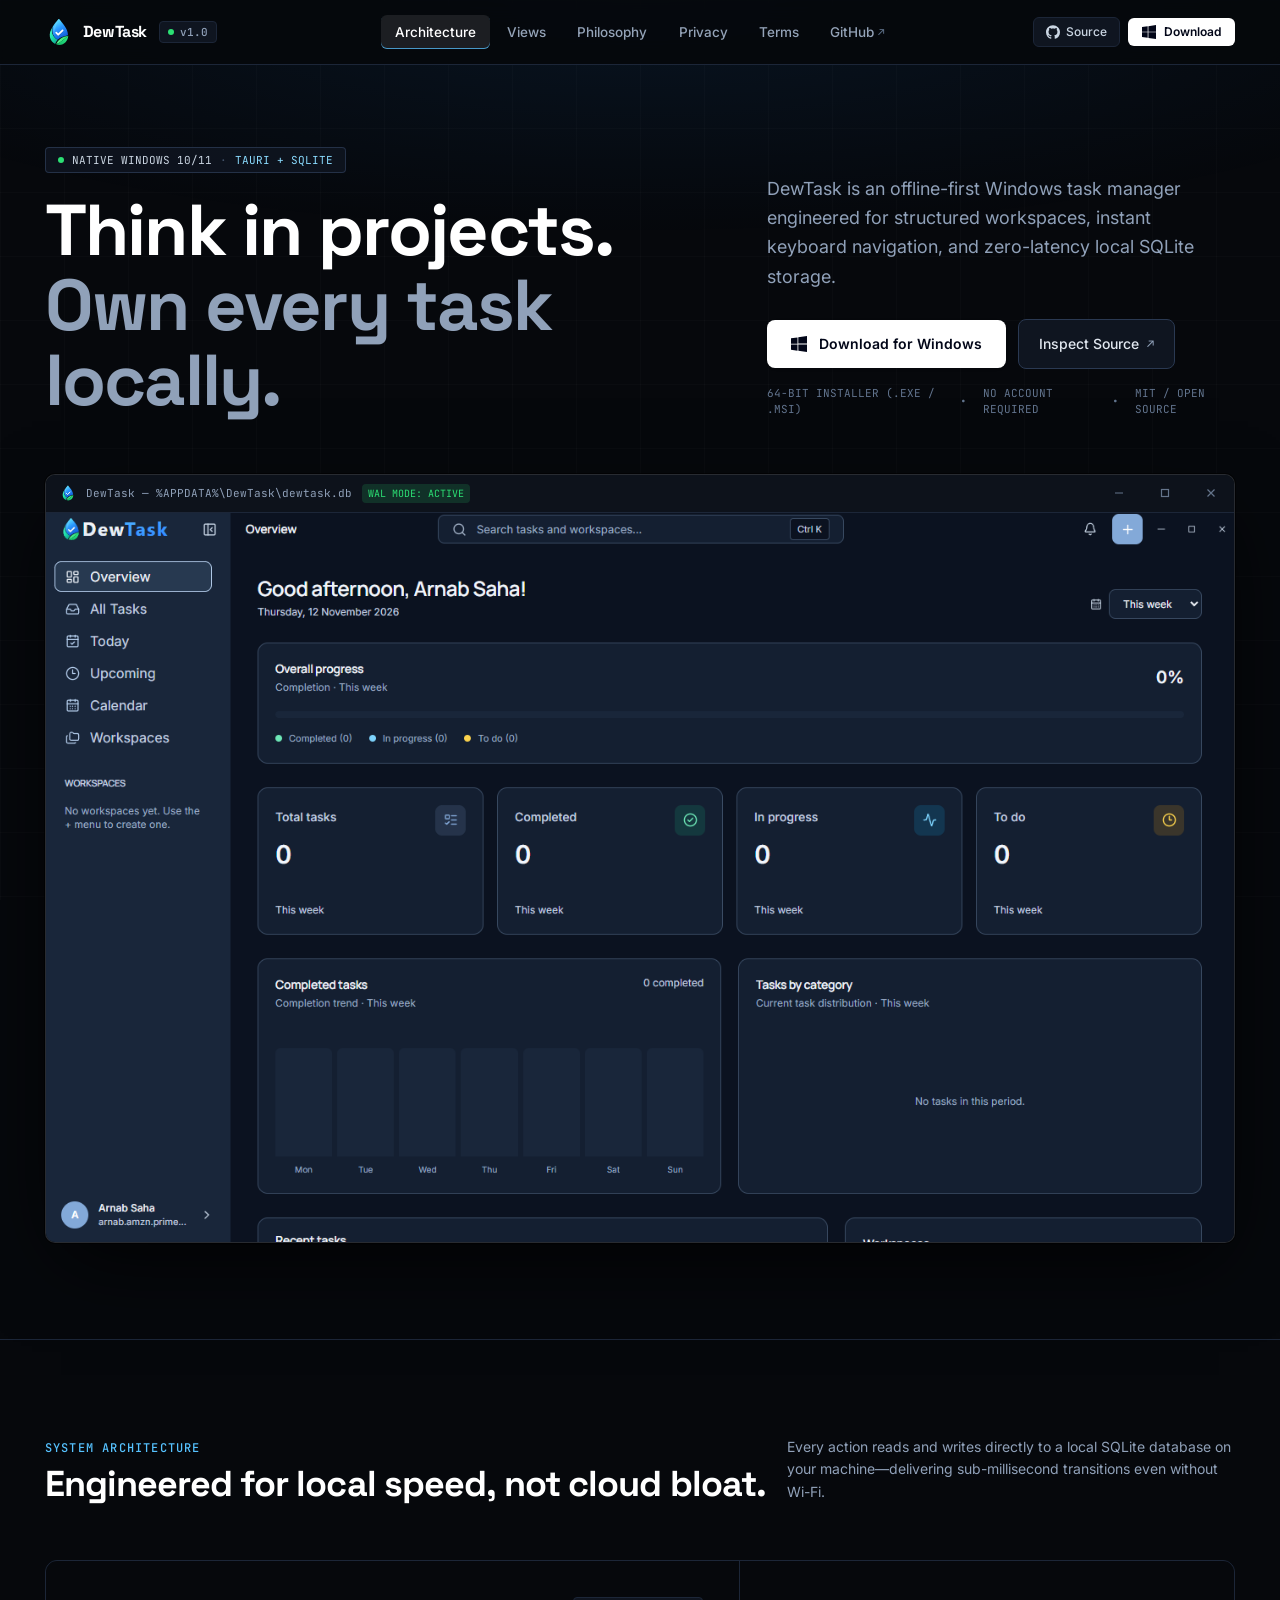
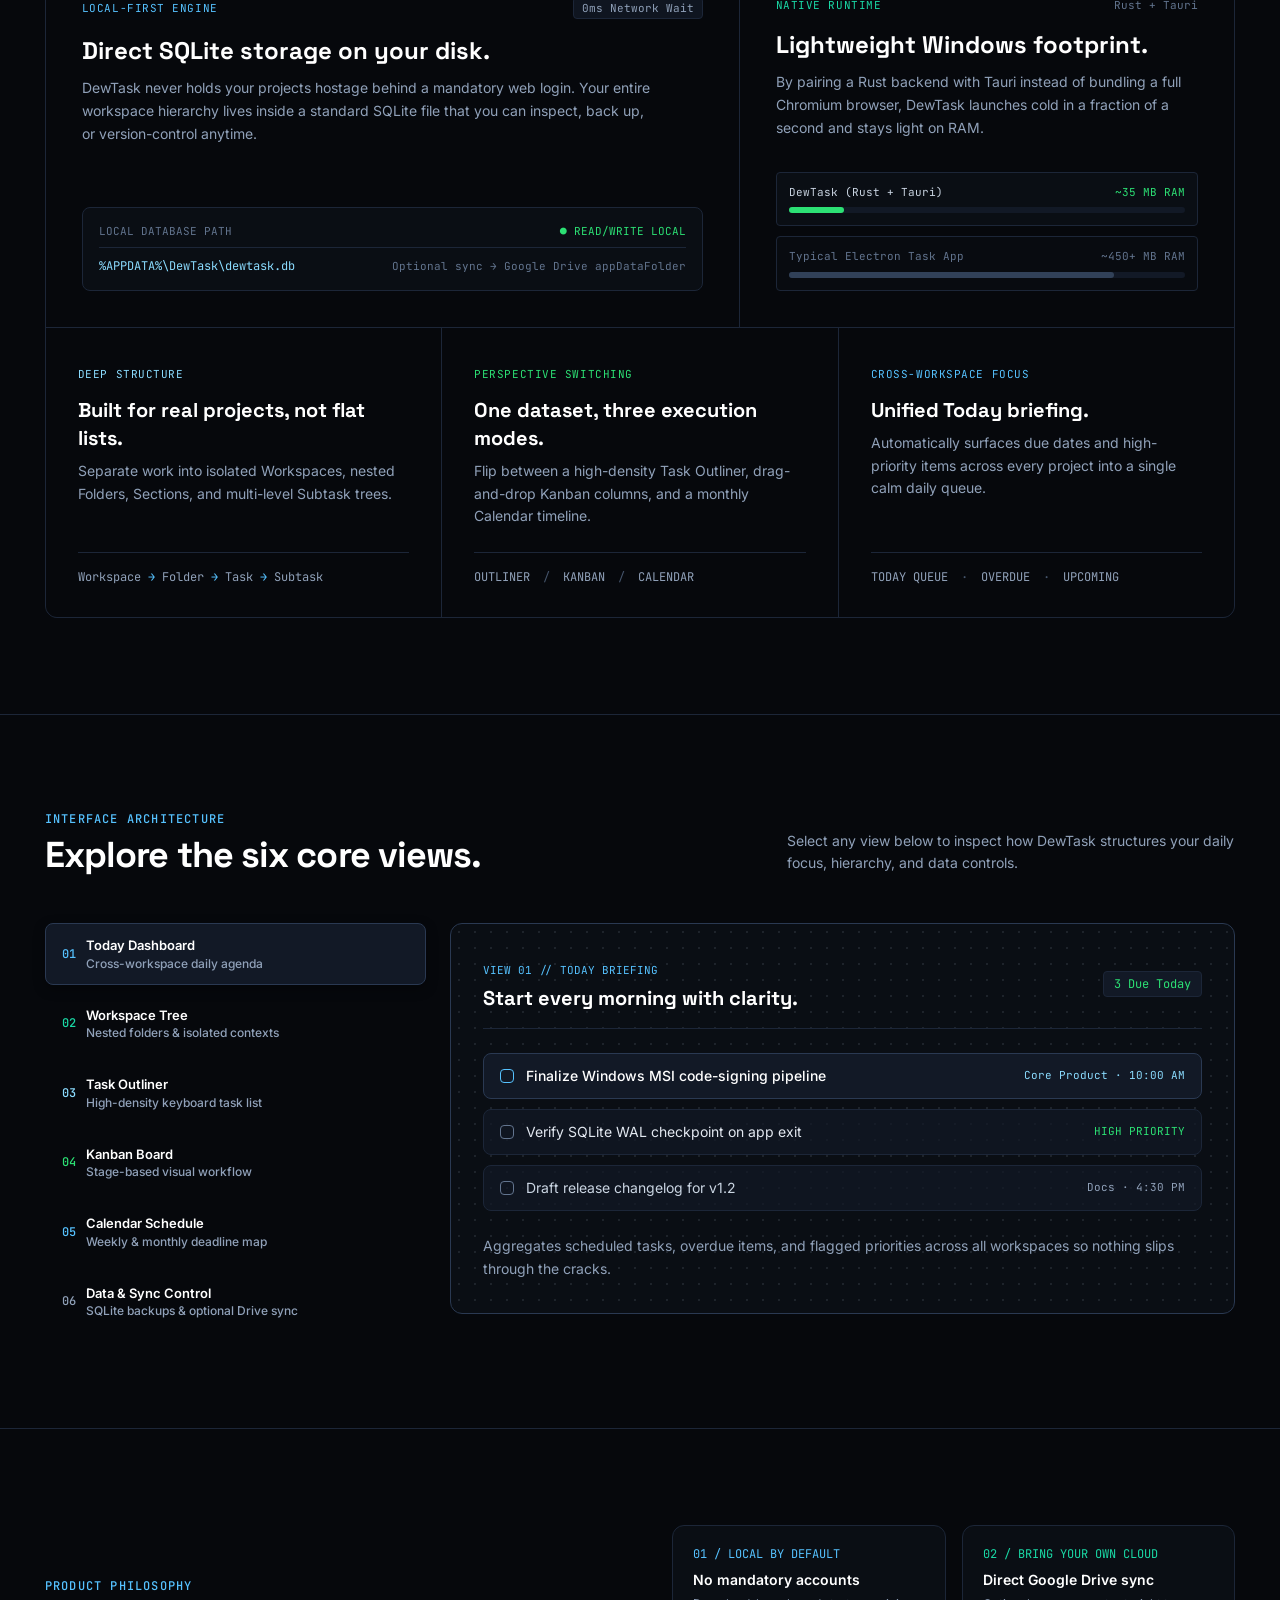
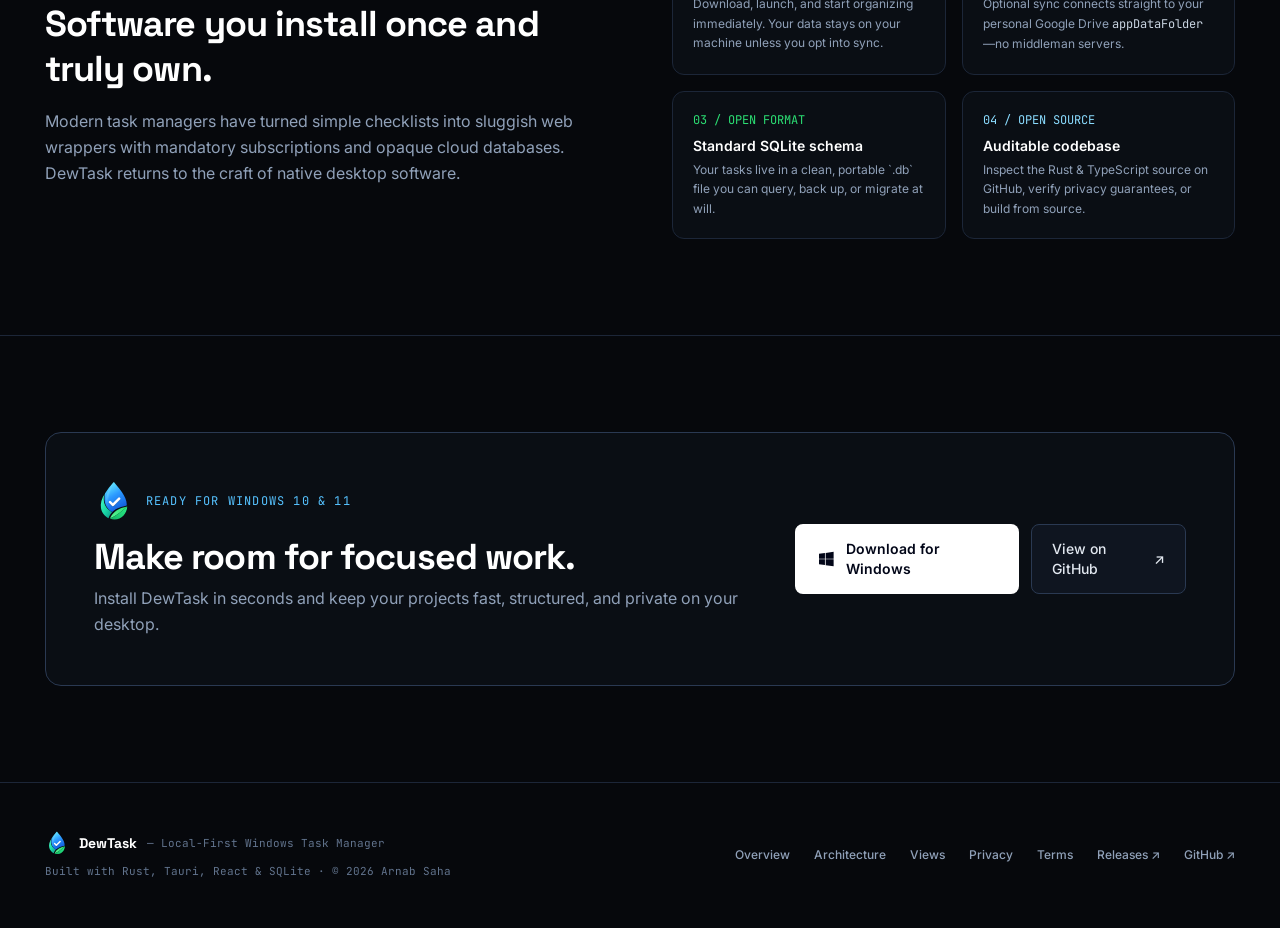
==== dewtask/index.html @ 4417bded "++dewtask" ====
<!DOCTYPE html>
<html lang="en" class="scroll-smooth dark">
<head>
  <meta charset="UTF-8">
  <meta name="viewport" content="width=device-width, initial-scale=1.0">
  <meta name="theme-color" content="#06080c">
  <meta name="description" content="DewTask is a fast, offline-first Windows task manager built with Rust, Tauri, and local SQLite for managing complex projects without cloud lock-in.">
  <title>DewTask — Local-First Windows Task Manager</title>

  <link rel="preconnect" href="https://fonts.googleapis.com">
  <link rel="preconnect" href="https://fonts.gstatic.com" crossorigin>
  <link href="https://fonts.googleapis.com/css2?family=Inter:wght@400;500;600;700&family=JetBrains+Mono:wght@400;500;600&family=Space+Grotesk:wght@600;700&display=swap" rel="stylesheet">
  <link rel="icon" href="assets/dewtask-icon-dark.svg">
  <link rel="stylesheet" href="./assets/tailwind.css">
  <link rel="stylesheet" href="./styles.css">
</head>

<body data-page="home" class="min-h-screen bg-surface-base font-sans text-slate-300 antialiased">
  <div aria-hidden="true" class="pointer-events-none fixed inset-0 z-0 hairline-grid"></div>
  <div aria-hidden="true" class="pointer-events-none fixed inset-x-0 top-0 z-0 h-[560px] hero-vignette"></div>

  <div data-site-header></div>

  <main class="page-main relative z-10">
    <!-- FULL-WIDTH ARCHITECTURAL HERO -->
    <section class="w-full border-b section-rule">
      <div class="site-container pb-14 pt-10 sm:pt-16 lg:pb-24 lg:pt-20">
        <!-- Top Asymmetric Split: Headline Left, Action + Specs Right -->
        <div class="grid items-end gap-8 lg:grid-cols-12 lg:gap-12">
          <div class="lg:col-span-7">
            <div class="mb-5 inline-flex items-center gap-2 rounded border border-surface-borderBright/80 bg-surface-elevated/90 px-3 py-1 font-mono text-[11px] text-slate-300">
              <span class="h-1.5 w-1.5 rounded-full bg-brand-emerald"></span>
              <span>NATIVE WINDOWS 10/11</span>
              <span class="text-slate-600">·</span>
              <span class="text-brand-300">TAURI + SQLITE</span>
            </div>

            <h1 class="font-display text-4xl font-bold leading-[1.04] tracking-tight text-white sm:text-6xl xl:text-[4.5rem]">
              Think in projects.<br>
              <span class="text-slate-400">Own every task locally.</span>
            </h1>
          </div>

          <div class="flex flex-col items-start justify-end lg:col-span-5">
            <p class="text-base leading-relaxed text-slate-400 sm:text-lg">
              DewTask is an offline-first Windows task manager engineered for structured workspaces, instant keyboard navigation, and zero-latency local SQLite storage.
            </p>

            <!-- Primary CTA Bar (Responsive for Desktop & Phones) -->
            <div class="mt-7 flex w-full flex-col gap-3 sm:flex-row sm:items-center">
              <a href="https://github.com/arnabsaha7/dewtask/releases/latest" data-download-link class="focus-ring inline-flex items-center justify-center gap-3 rounded-lg bg-white px-6 py-3.5 text-sm font-semibold text-slate-950 shadow-sm transition hover:bg-brand-300">
                <svg aria-hidden="true" class="h-4 w-4 fill-current" viewBox="0 0 24 24"><path d="M0 3.449 9.75 2.1v9.451H0m10.949-9.602L24 0v11.4H10.949M0 12.6h9.75v9.451L0 20.699M10.949 12.6H24V24l-12.949-1.801"/></svg>
                <span data-download-label>Download for Windows</span>
              </a>

              <a href="https://github.com/arnabsaha7/dewtask" target="_blank" rel="noopener noreferrer" class="focus-ring inline-flex items-center justify-center gap-2 rounded-lg border border-surface-borderBright bg-surface-elevated px-5 py-3.5 text-sm font-medium text-slate-200 transition hover:bg-surface-highlight hover:text-white">
                <span>Inspect Source</span>
                <span aria-hidden="true" class="font-mono text-xs text-slate-400">↗</span>
              </a>
            </div>

            <!-- Phone-specific helper: lets mobile visitors save link for their PC -->
            <div class="mt-3 flex items-center justify-between w-full sm:hidden">
              <button type="button" data-share-desktop class="font-mono text-[11px] text-brand-400 underline underline-offset-4">
                On your phone? Share or copy link for your PC →
              </button>
            </div>

            <div class="mt-4 hidden items-center gap-4 font-mono text-[11px] text-slate-500 sm:flex">
              <span>64-BIT INSTALLER (.EXE / .MSI)</span>
              <span>•</span>
              <span>NO ACCOUNT REQUIRED</span>
              <span>•</span>
              <span>MIT / OPEN SOURCE</span>
            </div>
          </div>
        </div>

        <!-- Framed Windows 11 Desktop Application Window -->
        <div class="mt-10 sm:mt-14">
          <div class="win11-window">
            <!-- Authentic Windows 11 Titlebar -->
            <div class="win11-titlebar">
              <div class="flex items-center gap-2.5">
                <img src="assets/dewtask-icon-dark.svg" alt="" class="h-4 w-4 rounded-sm">
                <span class="font-mono text-[11px] text-slate-400">DewTask — %APPDATA%\DewTask\dewtask.db</span>
                <span class="hidden rounded bg-brand-emerald/15 px-1.5 py-0.5 font-mono text-[10px] text-brand-emerald sm:inline-block">WAL MODE: ACTIVE</span>
              </div>
              <div class="win11-controls" aria-hidden="true">
                <span class="win11-control-btn">
                  <svg class="h-3 w-3" fill="none" stroke="currentColor" viewBox="0 0 12 12"><path stroke-width="1.2" d="M2 6h8"/></svg>
                </span>
                <span class="win11-control-btn">
                  <svg class="h-2.5 w-2.5" fill="none" stroke="currentColor" viewBox="0 0 10 10"><rect x="1.5" y="1.5" width="7" height="7" stroke-width="1.2"/></svg>
                </span>
                <span class="win11-control-btn win11-control-close">
                  <svg class="h-3 w-3" fill="none" stroke="currentColor" viewBox="0 0 12 12"><path stroke-width="1.2" d="M2.5 2.5l7 7m0-7l-7 7"/></svg>
                </span>
              </div>
            </div>

            <!-- Screenshot + Built-in Interactive Fallback -->
            <div class="relative bg-surface-base">
              <img
                src="assets/dewtask-dashboard.png"
                alt="DewTask Windows application interface showing workspaces, project folders, and task board"
                class="block h-auto w-full object-cover"
                onerror="this.style.display='none'; document.getElementById('app-ui-fallback').classList.remove('hidden'); document.getElementById('app-ui-fallback').classList.add('grid');"
              >

              <!-- Interactive Fallback UI if local image isn't present -->
              <div id="app-ui-fallback" class="hidden grid-cols-1 md:grid-cols-[250px_1fr] min-h-[420px]">
                <aside class="border-b border-surface-border bg-surface-deep p-4 md:border-b-0 md:border-r">
                  <div class="mb-3 flex items-center justify-between">
                    <span class="font-mono text-[11px] font-semibold tracking-wider text-slate-500">WORKSPACES</span>
                    <span class="rounded border border-surface-border bg-surface-card px-1.5 py-0.5 font-mono text-[10px] text-slate-300">Ctrl+N</span>
                  </div>
                  <div class="space-y-1 text-xs">
                    <div class="flex items-center justify-between rounded-md border border-brand-500/30 bg-brand-500/10 px-3 py-2 font-medium text-white">
                      <span>▾ Core Product</span>
                      <span class="font-mono text-[11px] text-brand-300">6</span>
                    </div>
                    <div class="ml-3 space-y-1 border-l border-surface-border pl-2.5 text-slate-400">
                      <div class="rounded px-2.5 py-1.5 text-white bg-surface-card">Desktop v1.0</div>
                      <div class="rounded px-2.5 py-1.5 hover:text-slate-200">SQLite Engine</div>
                    </div>
                    <div class="flex items-center justify-between rounded-md px-3 py-2 text-slate-400">
                      <span>▸ Release Engineering</span>
                      <span class="font-mono text-[11px]">4</span>
                    </div>
                  </div>
                </aside>

                <div class="p-4 sm:p-6">
                  <div class="flex flex-wrap items-center justify-between gap-3 border-b border-surface-border pb-4">
                    <div>
                      <span class="font-mono text-[11px] text-slate-400">Core Product / Desktop v1.0</span>
                      <h2 class="mt-0.5 font-display text-lg font-bold text-white">Active Sprint Milestones</h2>
                    </div>
                    <div class="flex items-center gap-1.5 font-mono text-[11px]">
                      <span class="rounded border border-surface-borderBright bg-surface-card px-2.5 py-1 text-white">List</span>
                      <span class="rounded border border-surface-border bg-surface-deep px-2.5 py-1 text-slate-400">Kanban</span>
                      <span class="rounded border border-surface-border bg-surface-deep px-2.5 py-1 text-slate-400">Calendar</span>
                    </div>
                  </div>

                  <div class="mt-4 divide-y divide-surface-border border border-surface-border rounded-lg bg-surface-deep">
                    <div class="flex items-center justify-between px-4 py-3 text-xs sm:text-sm">
                      <div class="flex items-center gap-3">
                        <span class="flex h-4 w-4 shrink-0 items-center justify-center rounded border border-brand-emerald bg-brand-emerald/20 text-[10px] text-brand-emerald">✓</span>
                        <span class="text-slate-500 line-through">Implement local SQLite WAL indexing for instant search</span>
                      </div>
                      <span class="hidden font-mono text-[11px] text-brand-emerald sm:inline">DONE</span>
                    </div>
                    <div class="flex items-center justify-between px-4 py-3 text-xs sm:text-sm bg-surface-card/60">
                      <div class="flex items-center gap-3">
                        <span class="h-4 w-4 shrink-0 rounded border border-brand-400"></span>
                        <span class="font-medium text-white">Keyboard-first command palette &amp; quick capture</span>
                      </div>
                      <span class="hidden font-mono text-[11px] text-brand-300 sm:inline">IN PROGRESS</span>
                    </div>
                    <div class="flex items-center justify-between px-4 py-3 text-xs sm:text-sm">
                      <div class="flex items-center gap-3">
                        <span class="h-4 w-4 shrink-0 rounded border border-slate-600"></span>
                        <span class="text-slate-300">Optional Google Drive appDataFolder encrypted sync</span>
                      </div>
                      <span class="hidden font-mono text-[11px] text-slate-400 sm:inline">PLANNED</span>
                    </div>
                  </div>
                </div>
              </div>
            </div>
          </div>
        </div>
      </div>
    </section>

    <!-- FULL-WIDTH EXPOSED 1PX ARCHITECTURAL BENTO GRID -->
    <section id="features" class="w-full border-b section-rule py-16 md:py-24">
      <div class="site-container">
        <div class="mb-10 flex flex-col justify-between gap-4 lg:mb-14 lg:flex-row lg:items-end">
          <div>
            <p class="font-mono text-xs font-medium uppercase tracking-widest text-brand-400">System Architecture</p>
            <h2 class="mt-2 font-display text-3xl font-bold tracking-tight text-white sm:text-4xl">
              Engineered for local speed, not cloud bloat.
            </h2>
          </div>
          <p class="max-w-md text-sm leading-relaxed text-slate-400">
            Every action reads and writes directly to a local SQLite database on your machine—delivering sub-millisecond transitions even without Wi-Fi.
          </p>
        </div>

        <!-- 1px Hairline Grid -->
        <div class="structural-grid grid grid-cols-1 rounded-xl overflow-hidden md:grid-cols-12">
          <!-- Cell 1: Local SQLite Ownership -->
          <article class="structural-cell flex flex-col justify-between p-6 sm:p-9 md:col-span-7">
            <div>
              <div class="flex items-center justify-between gap-2">
                <span class="font-mono text-[11px] uppercase tracking-wider text-brand-400">Local-First Engine</span>
                <span class="rounded border border-surface-border bg-surface-elevated px-2 py-0.5 font-mono text-[11px] text-slate-400">0ms Network Wait</span>
              </div>
              <h3 class="mt-4 font-display text-2xl font-bold text-white">Direct SQLite storage on your disk.</h3>
              <p class="mt-2.5 max-w-xl text-sm leading-relaxed text-slate-400">
                DewTask never holds your projects hostage behind a mandatory web login. Your entire workspace hierarchy lives inside a standard SQLite file that you can inspect, back up, or version-control anytime.
              </p>
            </div>

            <div class="mt-8 rounded-lg border border-surface-border bg-surface-deep p-4 font-mono text-xs">
              <div class="flex items-center justify-between text-[11px] text-slate-500 pb-2 border-b border-surface-border">
                <span>LOCAL DATABASE PATH</span>
                <span class="text-brand-emerald">● READ/WRITE LOCAL</span>
              </div>
              <div class="mt-2.5 flex flex-wrap items-center justify-between gap-2 text-slate-300">
                <code class="text-brand-300 select-all">%APPDATA%\DewTask\dewtask.db</code>
                <span class="text-[11px] text-slate-500">Optional sync → Google Drive appDataFolder</span>
              </div>
            </div>
          </article>

          <!-- Cell 2: Native Tauri Stack -->
          <article class="structural-cell flex flex-col justify-between p-6 sm:p-9 md:col-span-5">
            <div>
              <div class="flex items-center justify-between gap-2">
                <span class="font-mono text-[11px] uppercase tracking-wider text-brand-teal">Native Runtime</span>
                <span class="font-mono text-[11px] text-slate-500">Rust + Tauri</span>
              </div>
              <h3 class="mt-4 font-display text-2xl font-bold text-white">Lightweight Windows footprint.</h3>
              <p class="mt-2.5 text-sm leading-relaxed text-slate-400">
                By pairing a Rust backend with Tauri instead of bundling a full Chromium browser, DewTask launches cold in a fraction of a second and stays light on RAM.
              </p>
            </div>

            <div class="mt-8 space-y-2.5 font-mono text-xs">
              <div class="rounded border border-surface-border bg-surface-deep p-3">
                <div class="flex justify-between text-[11px] text-slate-300">
                  <span>DewTask (Rust + Tauri)</span>
                  <span class="text-brand-emerald">~35 MB RAM</span>
                </div>
                <div class="mt-2 h-1.5 w-full rounded-full bg-surface-card">
                  <div class="h-1.5 w-[14%] rounded-full bg-brand-emerald"></div>
                </div>
              </div>
              <div class="rounded border border-surface-border bg-surface-deep/50 p-3">
                <div class="flex justify-between text-[11px] text-slate-500">
                  <span>Typical Electron Task App</span>
                  <span>~450+ MB RAM</span>
                </div>
                <div class="mt-2 h-1.5 w-full rounded-full bg-surface-card">
                  <div class="h-1.5 w-[82%] rounded-full bg-slate-700"></div>
                </div>
              </div>
            </div>
          </article>

          <!-- Cell 3: Project Hierarchy -->
          <article class="structural-cell flex flex-col justify-between p-6 sm:p-8 md:col-span-4">
            <div>
              <span class="font-mono text-[11px] uppercase tracking-wider text-brand-300">Deep Structure</span>
              <h3 class="mt-3 font-display text-xl font-bold text-white">Built for real projects, not flat lists.</h3>
              <p class="mt-2 text-sm leading-relaxed text-slate-400">
                Separate work into isolated Workspaces, nested Folders, Sections, and multi-level Subtask trees.
              </p>
            </div>
            <div class="mt-6 border-t border-surface-border pt-4 font-mono text-xs text-slate-400">
              Workspace <span class="text-brand-400">→</span> Folder <span class="text-brand-400">→</span> Task <span class="text-brand-400">→</span> Subtask
            </div>
          </article>

          <!-- Cell 4: Multi-View Switching -->
          <article class="structural-cell flex flex-col justify-between p-6 sm:p-8 md:col-span-4">
            <div>
              <span class="font-mono text-[11px] uppercase tracking-wider text-brand-emerald">Perspective Switching</span>
              <h3 class="mt-3 font-display text-xl font-bold text-white">One dataset, three execution modes.</h3>
              <p class="mt-2 text-sm leading-relaxed text-slate-400">
                Flip between a high-density Task Outliner, drag-and-drop Kanban columns, and a monthly Calendar timeline.
              </p>
            </div>
            <div class="mt-6 border-t border-surface-border pt-4 font-mono text-xs text-slate-400">
              OUTLINER <span class="mx-1.5 text-slate-600">/</span> KANBAN <span class="mx-1.5 text-slate-600">/</span> CALENDAR
            </div>
          </article>

          <!-- Cell 5: Today Agenda -->
          <article class="structural-cell flex flex-col justify-between p-6 sm:p-8 md:col-span-4">
            <div>
              <span class="font-mono text-[11px] uppercase tracking-wider text-brand-400">Cross-Workspace Focus</span>
              <h3 class="mt-3 font-display text-xl font-bold text-white">Unified Today briefing.</h3>
              <p class="mt-2 text-sm leading-relaxed text-slate-400">
                Automatically surfaces due dates and high-priority items across every project into a single calm daily queue.
              </p>
            </div>
            <div class="mt-6 border-t border-surface-border pt-4 font-mono text-xs text-slate-400">
              TODAY QUEUE <span class="mx-1.5 text-slate-600">·</span> OVERDUE <span class="mx-1.5 text-slate-600">·</span> UPCOMING
            </div>
          </article>
        </div>
      </div>
    </section>

    <!-- INTERACTIVE WORKSPACE VIEWS (Replaces 6 repetitive static cards) -->
    <section id="views" class="w-full border-b section-rule py-16 md:py-24">
      <div class="site-container">
        <div class="mb-8 flex flex-col justify-between gap-4 lg:mb-12 lg:flex-row lg:items-end">
          <div>
            <p class="font-mono text-xs font-medium uppercase tracking-widest text-brand-400">Interface Architecture</p>
            <h2 class="mt-2 font-display text-3xl font-bold tracking-tight text-white sm:text-4xl">
              Explore the six core views.
            </h2>
          </div>
          <p class="max-w-md text-sm leading-relaxed text-slate-400">
            Select any view below to inspect how DewTask structures your daily focus, hierarchy, and data controls.
          </p>
        </div>

        <!-- Interactive Switcher Container -->
        <div class="grid gap-6 lg:grid-cols-12">
          <!-- Left / Top Tab Bar (Swipeable on mobile, vertical list on desktop) -->
          <div role="tablist" aria-label="Workspace views" class="no-scrollbar flex gap-2 overflow-x-auto pb-2 lg:col-span-4 lg:flex-col lg:overflow-visible lg:pb-0">
            <button type="button" role="tab" aria-selected="true" data-view-tab="today" class="view-tab text-left">
              <span class="font-mono text-xs text-brand-400">01</span>
              <div>
                <div class="font-semibold text-white">Today Dashboard</div>
                <div class="hidden text-xs text-slate-400 lg:block">Cross-workspace daily agenda</div>
              </div>
            </button>

            <button type="button" role="tab" aria-selected="false" data-view-tab="workspaces" class="view-tab text-left">
              <span class="font-mono text-xs text-brand-teal">02</span>
              <div>
                <div class="font-semibold text-white">Workspace Tree</div>
                <div class="hidden text-xs text-slate-400 lg:block">Nested folders &amp; isolated contexts</div>
              </div>
            </button>

            <button type="button" role="tab" aria-selected="false" data-view-tab="list" class="view-tab text-left">
              <span class="font-mono text-xs text-brand-300">03</span>
              <div>
                <div class="font-semibold text-white">Task Outliner</div>
                <div class="hidden text-xs text-slate-400 lg:block">High-density keyboard task list</div>
              </div>
            </button>

            <button type="button" role="tab" aria-selected="false" data-view-tab="kanban" class="view-tab text-left">
              <span class="font-mono text-xs text-brand-emerald">04</span>
              <div>
                <div class="font-semibold text-white">Kanban Board</div>
                <div class="hidden text-xs text-slate-400 lg:block">Stage-based visual workflow</div>
              </div>
            </button>

            <button type="button" role="tab" aria-selected="false" data-view-tab="calendar" class="view-tab text-left">
              <span class="font-mono text-xs text-brand-400">05</span>
              <div>
                <div class="font-semibold text-white">Calendar Schedule</div>
                <div class="hidden text-xs text-slate-400 lg:block">Weekly &amp; monthly deadline map</div>
              </div>
            </button>

            <button type="button" role="tab" aria-selected="false" data-view-tab="settings" class="view-tab text-left">
              <span class="font-mono text-xs text-slate-400">06</span>
              <div>
                <div class="font-semibold text-white">Data &amp; Sync Control</div>
                <div class="hidden text-xs text-slate-400 lg:block">SQLite backups &amp; optional Drive sync</div>
              </div>
            </button>
          </div>

          <!-- Right Interactive Preview Stage -->
          <div class="lg:col-span-8">
            <div class="dot-matrix flex min-h-[340px] flex-col justify-between rounded-xl border border-surface-borderBright bg-surface-deep p-6 sm:p-8">
              
              <!-- Panel 01: Today -->
              <div data-view-panel="today" class="space-y-6">
                <div class="flex flex-wrap items-center justify-between gap-2 border-b border-surface-border pb-4">
                  <div>
                    <span class="font-mono text-[11px] text-brand-400">VIEW 01 // TODAY BRIEFING</span>
                    <h3 class="mt-1 font-display text-xl font-bold text-white">Start every morning with clarity.</h3>
                  </div>
                  <span class="rounded border border-surface-border bg-surface-card px-2.5 py-1 font-mono text-xs text-brand-emerald">3 Due Today</span>
                </div>
                <div class="space-y-2.5">
                  <div class="flex items-center justify-between rounded-lg border border-surface-borderBright bg-surface-card px-4 py-3 text-xs sm:text-sm">
                    <div class="flex items-center gap-3">
                      <span class="h-3.5 w-3.5 rounded border border-brand-400"></span>
                      <span class="font-medium text-white">Finalize Windows MSI code-signing pipeline</span>
                    </div>
                    <span class="font-mono text-[11px] text-brand-300">Core Product · 10:00 AM</span>
                  </div>
                  <div class="flex items-center justify-between rounded-lg border border-surface-border bg-surface-card/70 px-4 py-3 text-xs sm:text-sm">
                    <div class="flex items-center gap-3">
                      <span class="h-3.5 w-3.5 rounded border border-slate-500"></span>
                      <span class="text-slate-200">Verify SQLite WAL checkpoint on app exit</span>
                    </div>
                    <span class="font-mono text-[11px] text-brand-emerald">HIGH PRIORITY</span>
                  </div>
                  <div class="flex items-center justify-between rounded-lg border border-surface-border bg-surface-card/70 px-4 py-3 text-xs sm:text-sm">
                    <div class="flex items-center gap-3">
                      <span class="h-3.5 w-3.5 rounded border border-slate-500"></span>
                      <span class="text-slate-300">Draft release changelog for v1.2</span>
                    </div>
                    <span class="font-mono text-[11px] text-slate-400">Docs · 4:30 PM</span>
                  </div>
                </div>
                <p class="text-xs leading-relaxed text-slate-400 sm:text-sm">
                  Aggregates scheduled tasks, overdue items, and flagged priorities across all workspaces so nothing slips through the cracks.
                </p>
              </div>

              <!-- Panel 02: Workspaces -->
              <div data-view-panel="workspaces" class="hidden space-y-6">
                <div class="flex flex-wrap items-center justify-between gap-2 border-b border-surface-border pb-4">
                  <div>
                    <span class="font-mono text-[11px] text-brand-teal">VIEW 02 // WORKSPACE HIERARCHY</span>
                    <h3 class="mt-1 font-display text-xl font-bold text-white">Clean separation between contexts.</h3>
                  </div>
                  <span class="rounded border border-surface-border bg-surface-card px-2.5 py-1 font-mono text-xs text-slate-300">Unlimited Nesting</span>
                </div>
                <div class="grid gap-3 font-mono text-xs sm:grid-cols-2">
                  <div class="rounded-lg border border-brand-teal/30 bg-surface-card p-4 space-y-2">
                    <div class="text-brand-teal font-semibold">▾ WORKSPACE: ENGINEERING</div>
                    <div class="ml-3 rounded border border-surface-border bg-surface-deep px-3 py-1.5 text-white">├─ Desktop Client (Tauri)</div>
                    <div class="ml-3 rounded border border-surface-border bg-surface-deep px-3 py-1.5 text-slate-300">├─ SQLite Sync Module</div>
                    <div class="ml-3 rounded border border-surface-border bg-surface-deep px-3 py-1.5 text-slate-400">└─ Release Automation</div>
                  </div>
                  <div class="rounded-lg border border-surface-border bg-surface-card/70 p-4 space-y-2">
                    <div class="text-slate-300 font-semibold">▾ WORKSPACE: PERSONAL</div>
                    <div class="ml-3 rounded border border-surface-border bg-surface-deep px-3 py-1.5 text-slate-300">├─ Reading &amp; Research</div>
                    <div class="ml-3 rounded border border-surface-border bg-surface-deep px-3 py-1.5 text-slate-400">└─ Hardware Setup</div>
                  </div>
                </div>
                <p class="text-xs leading-relaxed text-slate-400 sm:text-sm">
                  Keep client deliverables, software roadmaps, and personal goals in isolated workspaces with dedicated folders and sections.
                </p>
              </div>

              <!-- Panel 03: Task List -->
              <div data-view-panel="list" class="hidden space-y-6">
                <div class="flex flex-wrap items-center justify-between gap-2 border-b border-surface-border pb-4">
                  <div>
                    <span class="font-mono text-[11px] text-brand-300">VIEW 03 // TASK OUTLINER</span>
                    <h3 class="mt-1 font-display text-xl font-bold text-white">High-velocity keyboard outliner.</h3>
                  </div>
                  <span class="rounded border border-surface-border bg-surface-card px-2.5 py-1 font-mono text-xs text-slate-300">Instant Filter</span>
                </div>
                <div class="space-y-2 text-xs sm:text-sm">
                  <div class="flex items-center justify-between rounded-lg border border-surface-border bg-surface-card px-4 py-2.5">
                    <span class="text-slate-400 line-through">✓ Configure Tauri Windows installer icons</span>
                    <span class="font-mono text-[11px] text-brand-emerald">COMPLETED</span>
                  </div>
                  <div class="rounded-lg border border-surface-borderBright bg-surface-card px-4 py-3">
                    <div class="flex items-center justify-between">
                      <span class="font-medium text-white">▾ Build Google Drive appDataFolder sync adapter</span>
                      <span class="font-mono text-[11px] text-brand-400">2 SUBTASKS</span>
                    </div>
                    <div class="mt-2.5 ml-4 space-y-1.5 border-l border-surface-border pl-3 text-xs text-slate-300">
                      <div>✓ OAuth2 PKCE loopback flow on desktop</div>
                      <div>○ Conflict resolution on SQLite timestamps</div>
                    </div>
                  </div>
                </div>
                <p class="text-xs leading-relaxed text-slate-400 sm:text-sm">
                  Break large deliverables into collapsible subtask trees with priority tags, notes, and checklists.
                </p>
              </div>

              <!-- Panel 04: Kanban -->
              <div data-view-panel="kanban" class="hidden space-y-6">
                <div class="flex flex-wrap items-center justify-between gap-2 border-b border-surface-border pb-4">
                  <div>
                    <span class="font-mono text-[11px] text-brand-emerald">VIEW 04 // KANBAN BOARD</span>
                    <h3 class="mt-1 font-display text-xl font-bold text-white">Visualize flow and bottlenecks.</h3>
                  </div>
                  <span class="rounded border border-surface-border bg-surface-card px-2.5 py-1 font-mono text-xs text-brand-emerald">Drag &amp; Drop</span>
                </div>
                <div class="grid grid-cols-1 gap-3 sm:grid-cols-3 font-mono text-xs">
                  <div class="rounded-lg border border-surface-border bg-surface-card/70 p-3">
                    <div class="mb-2 flex justify-between text-slate-400"><span>BACKLOG</span><span>02</span></div>
                    <div class="rounded border border-surface-border bg-surface-deep p-2.5 font-sans text-slate-300">Keyboard shortcut cheat sheet</div>
                  </div>
                  <div class="rounded-lg border border-brand-500/40 bg-surface-card p-3">
                    <div class="mb-2 flex justify-between text-brand-300"><span>IN PROGRESS</span><span>01</span></div>
                    <div class="rounded border border-brand-500/30 bg-brand-500/10 p-2.5 font-sans text-white">SQLite WAL index tuning</div>
                  </div>
                  <div class="rounded-lg border border-surface-border bg-surface-card/70 p-3">
                    <div class="mb-2 flex justify-between text-brand-emerald"><span>SHIPPED</span><span>04</span></div>
                    <div class="rounded border border-surface-border bg-surface-deep p-2.5 font-sans text-slate-400 line-through">Dark theme contrast pass</div>
                  </div>
                </div>
                <p class="text-xs leading-relaxed text-slate-400 sm:text-sm">
                  Move tasks across workflow stages without duplicating data—changes reflect immediately in List and Calendar views.
                </p>
              </div>

              <!-- Panel 05: Calendar -->
              <div data-view-panel="calendar" class="hidden space-y-6">
                <div class="flex flex-wrap items-center justify-between gap-2 border-b border-surface-border pb-4">
                  <div>
                    <span class="font-mono text-[11px] text-brand-400">VIEW 05 // CALENDAR TIMELINE</span>
                    <h3 class="mt-1 font-display text-xl font-bold text-white">Map milestones across the month.</h3>
                  </div>
                  <span class="rounded border border-surface-border bg-surface-card px-2.5 py-1 font-mono text-xs text-slate-300">Week / Month</span>
                </div>
                <div class="grid grid-cols-2 gap-2 sm:grid-cols-4 font-mono text-xs">
                  <div class="rounded-lg border border-surface-border bg-surface-card p-3">
                    <span class="text-slate-500">MON 10</span>
                    <div class="mt-2 rounded bg-surface-deep p-1.5 text-[11px] text-slate-300">Schema review</div>
                  </div>
                  <div class="rounded-lg border border-brand-500/40 bg-surface-card p-3">
                    <span class="text-brand-300">TUE 11 (TODAY)</span>
                    <div class="mt-2 rounded bg-brand-500/20 p-1.5 text-[11px] text-white">v1.0 RC build</div>
                  </div>
                  <div class="rounded-lg border border-surface-border bg-surface-card p-3">
                    <span class="text-slate-500">WED 12</span>
                    <div class="mt-2 rounded bg-surface-deep p-1.5 text-[11px] text-slate-400">Installer QA</div>
                  </div>
                  <div class="rounded-lg border border-surface-border bg-surface-card p-3">
                    <span class="text-slate-500">THU 13</span>
                    <div class="mt-2 rounded bg-brand-emerald/15 p-1.5 text-[11px] text-brand-emerald">Public Release</div>
                  </div>
                </div>
                <p class="text-xs leading-relaxed text-slate-400 sm:text-sm">
                  Spot deadline clusters early and rebalance your workload across the week.
                </p>
              </div>

              <!-- Panel 06: Settings -->
              <div data-view-panel="settings" class="hidden space-y-6">
                <div class="flex flex-wrap items-center justify-between gap-2 border-b border-surface-border pb-4">
                  <div>
                    <span class="font-mono text-[11px] text-slate-400">VIEW 06 // SOVEREIGN DATA CONTROLS</span>
                    <h3 class="mt-1 font-display text-xl font-bold text-white">Transparent storage &amp; zero telemetry.</h3>
                  </div>
                  <span class="rounded border border-surface-border bg-surface-card px-2.5 py-1 font-mono text-xs text-brand-emerald">Telemetry: Off</span>
                </div>
                <div class="space-y-2.5 font-mono text-xs">
                  <div class="flex items-center justify-between rounded-lg border border-surface-border bg-surface-card px-4 py-3">
                    <span class="text-slate-300">SQLite Database File</span>
                    <span class="text-brand-300">%APPDATA%\DewTask\dewtask.db</span>
                  </div>
                  <div class="flex items-center justify-between rounded-lg border border-surface-border bg-surface-card px-4 py-3">
                    <span class="text-slate-300">Google Drive Sync (Optional)</span>
                    <span class="text-slate-400">Sandboxed appDataFolder</span>
                  </div>
                  <div class="flex items-center justify-between rounded-lg border border-surface-border bg-surface-card px-4 py-3">
                    <span class="text-slate-300">Background Analytics / Tracking</span>
                    <span class="text-brand-emerald">None Compiled</span>
                  </div>
                </div>
                <p class="text-xs leading-relaxed text-slate-400 sm:text-sm">
                  Inspect your database path, trigger one-click local backups, or manage optional Google Drive synchronization.
                </p>
              </div>

            </div>
          </div>
        </div>
      </div>
    </section>

    <!-- WHY DEWTASK / PRODUCT PHILOSOPHY -->
    <section id="why-dewtask" class="w-full border-b section-rule py-16 md:py-24">
      <div class="site-container">
        <div class="grid items-center gap-10 lg:grid-cols-12 lg:gap-16">
          <div class="lg:col-span-6">
            <p class="font-mono text-xs font-medium uppercase tracking-widest text-brand-400">Product Philosophy</p>
            <h2 class="mt-2 font-display text-3xl font-bold leading-tight tracking-tight text-white sm:text-4xl">
              Software you install once and truly own.
            </h2>
            <p class="mt-4 text-sm leading-relaxed text-slate-400 sm:text-base">
              Modern task managers have turned simple checklists into sluggish web wrappers with mandatory subscriptions and opaque cloud databases. DewTask returns to the craft of native desktop software.
            </p>
          </div>

          <div class="grid gap-4 sm:grid-cols-2 lg:col-span-6">
            <div class="rounded-xl border border-surface-border bg-surface-deep p-5">
              <div class="font-mono text-xs text-brand-400">01 / LOCAL BY DEFAULT</div>
              <h3 class="mt-2 text-sm font-semibold text-white">No mandatory accounts</h3>
              <p class="mt-1 text-xs leading-relaxed text-slate-400">Download, launch, and start organizing immediately. Your data stays on your machine unless you opt into sync.</p>
            </div>
            <div class="rounded-xl border border-surface-border bg-surface-deep p-5">
              <div class="font-mono text-xs text-brand-teal">02 / BRING YOUR OWN CLOUD</div>
              <h3 class="mt-2 text-sm font-semibold text-white">Direct Google Drive sync</h3>
              <p class="mt-1 text-xs leading-relaxed text-slate-400">Optional sync connects straight to your personal Google Drive <code class="text-slate-300">appDataFolder</code>—no middleman servers.</p>
            </div>
            <div class="rounded-xl border border-surface-border bg-surface-deep p-5">
              <div class="font-mono text-xs text-brand-emerald">03 / OPEN FORMAT</div>
              <h3 class="mt-2 text-sm font-semibold text-white">Standard SQLite schema</h3>
              <p class="mt-1 text-xs leading-relaxed text-slate-400">Your tasks live in a clean, portable `.db` file you can query, back up, or migrate at will.</p>
            </div>
            <div class="rounded-xl border border-surface-border bg-surface-deep p-5">
              <div class="font-mono text-xs text-brand-300">04 / OPEN SOURCE</div>
              <h3 class="mt-2 text-sm font-semibold text-white">Auditable codebase</h3>
              <p class="mt-1 text-xs leading-relaxed text-slate-400">Inspect the Rust &amp; TypeScript source on GitHub, verify privacy guarantees, or build from source.</p>
            </div>
          </div>
        </div>
      </div>
    </section>

    <!-- FULL-WIDTH DOWNLOAD BAR -->
    <section id="download" class="w-full py-16 md:py-24">
      <div class="site-container">
        <div class="flex flex-col items-start justify-between gap-8 rounded-2xl border border-surface-borderBright bg-surface-deep p-8 sm:p-12 lg:flex-row lg:items-center">
          <div class="max-w-2xl">
            <div class="flex items-center gap-3">
              <img src="assets/dewtask-icon-dark.svg" alt="" class="h-10 w-10 rounded-xl">
              <span class="font-mono text-xs uppercase tracking-widest text-brand-400">Ready for Windows 10 &amp; 11</span>
            </div>
            <h2 class="mt-4 font-display text-3xl font-bold tracking-tight text-white sm:text-4xl">
              Make room for focused work.
            </h2>
            <p class="mt-2 text-sm leading-relaxed text-slate-400 sm:text-base">
              Install DewTask in seconds and keep your projects fast, structured, and private on your desktop.
            </p>
          </div>

          <div class="flex w-full flex-col gap-3 sm:w-auto sm:flex-row">
            <a href="https://github.com/arnabsaha7/dewtask/releases/latest" data-download-link class="focus-ring inline-flex items-center justify-center gap-3 rounded-lg bg-white px-6 py-3.5 text-sm font-semibold text-slate-950 transition hover:bg-brand-300">
              <svg aria-hidden="true" class="h-4 w-4 fill-current" viewBox="0 0 24 24"><path d="M0 3.449 9.75 2.1v9.451H0m10.949-9.602L24 0v11.4H10.949M0 12.6h9.75v9.451L0 20.699M10.949 12.6H24V24l-12.949-1.801"/></svg>
              <span data-download-label>Download for Windows</span>
            </a>
            <a href="https://github.com/arnabsaha7/dewtask" target="_blank" rel="noopener noreferrer" class="focus-ring inline-flex items-center justify-center gap-2 rounded-lg border border-surface-borderBright bg-surface-elevated px-5 py-3.5 text-sm font-medium text-slate-200 transition hover:bg-surface-highlight hover:text-white">
              <span>View on GitHub</span>
              <span aria-hidden="true">↗</span>
            </a>
          </div>
        </div>
      </div>
    </section>
  </main>

  <div data-site-footer></div>

  <script src="./js/site-shell.js" defer></script>
</body>
</html>
---- dewtask/styles.css ----
/* DewTask — Precision Architectural Dark System */

:root {
  color-scheme: dark;
  --page-bg: #06080c;
  --surface-deep: #0a0e14;
  --surface-elevated: #0f1520;
  --surface-card: #121926;
  --surface-highlight: #182232;
  --surface-border: #1c2638;
  --surface-border-bright: #2a3952;
  --brand-blue: #2693ff;
  --brand-sky: #56c2ff;
  --brand-mint: #1ad9a6;
  --content-max: 1840px;
  --gutter: clamp(1rem, 3.5vw, 4rem);
  --header-height: 4rem;
}

/* Cross-document View Transitions; normal navigation remains the fallback. */
@view-transition {
  navigation: auto;
}

::view-transition-old(root) {
  animation: page-exit 130ms ease-in both;
}

::view-transition-new(root) {
  animation: page-enter 240ms cubic-bezier(0.16, 1, 0.3, 1) both;
}

@keyframes page-exit {
  from { opacity: 1; }
  to { opacity: 0; }
}

@keyframes page-enter {
  from { opacity: 0; transform: translateY(8px); }
  to { opacity: 1; transform: translateY(0); }
}

html {
  scroll-behavior: smooth;
  scroll-padding-top: calc(var(--header-height) + 1.5rem);
  scrollbar-color: #2a3952 #06080c;
  -webkit-text-size-adjust: 100%;
}

body {
  min-width: 320px;
  background-color: var(--page-bg);
  color: #cbd5e1;
  overflow-x: hidden;
}

/* Prevent layout shift before the shared shell is injected. */
[data-site-header] {
  display: block;
  min-height: var(--header-height);
}

.site-container {
  width: 100%;
  max-width: var(--content-max);
  margin-inline: auto;
  padding-inline: var(--gutter);
}

.hairline-grid {
  background-size: 64px 64px;
  background-image:
    linear-gradient(to right, rgba(255, 255, 255, 0.02) 1px, transparent 1px),
    linear-gradient(to bottom, rgba(255, 255, 255, 0.02) 1px, transparent 1px);
}

.hero-vignette {
  background: radial-gradient(100% 60% at 50% 0%, rgba(38, 147, 255, 0.09) 0%, transparent 70%);
}

.dot-matrix {
  background-image: radial-gradient(rgba(148, 163, 184, 0.14) 1px, transparent 1px);
  background-size: 16px 16px;
}

.section-rule { border-color: var(--surface-border); }

.structural-grid {
  background-color: var(--surface-border);
  gap: 1px;
  border: 1px solid var(--surface-border);
}

.structural-cell {
  background-color: var(--page-bg);
  transition: background-color 0.2s ease;
}

.structural-cell:hover { background-color: var(--surface-deep); }

.win11-window {
  border: 1px solid rgba(255, 255, 255, 0.12);
  border-radius: 10px;
  background: #0a0e14;
  box-shadow: 0 28px 80px -16px rgba(0, 0, 0, 0.85), 0 0 0 1px rgba(0, 0, 0, 0.6);
  overflow: hidden;
}

.win11-titlebar {
  height: 38px;
  background: #0d121b;
  border-bottom: 1px solid #1c2638;
  display: flex;
  align-items: center;
  justify-content: space-between;
  padding-left: 14px;
  user-select: none;
}

.win11-controls { display: flex; height: 100%; }

.win11-control-btn {
  width: 46px;
  height: 100%;
  display: inline-flex;
  align-items: center;
  justify-content: center;
  color: #64748b;
  transition: background-color 0.15s ease, color 0.15s ease;
}

.win11-control-btn:hover { background-color: rgba(255, 255, 255, 0.06); color: #e2e8f0; }
.win11-control-close:hover { background-color: #e81123; color: #ffffff; }

.focus-ring:focus-visible,
a:focus-visible,
button:focus-visible {
  outline: 2px solid var(--brand-sky);
  outline-offset: 2px;
}

::selection { background: rgba(38, 147, 255, 0.3); color: #ffffff; }

/* Header and navigation */
.site-header { min-height: var(--header-height); }

.nav-grid {
  min-height: var(--header-height);
  display: grid;
  grid-template-columns: 1fr auto 1fr;
  align-items: center;
  gap: 1rem;
}

.desktop-nav { display: flex; align-items: center; gap: 0.25rem; }

.nav-link {
  display: inline-flex;
  align-items: center;
  padding: 0.4rem 0.85rem;
  border-radius: 6px;
  font-size: 0.84375rem;
  font-weight: 500;
  color: #94a3b8;
  transition: color 0.15s ease, background-color 0.15s ease;
}

.nav-link:hover,
.nav-link:focus-visible { color: #f8fafc; background: rgba(255, 255, 255, 0.05); }

.nav-link.active {
  color: #ffffff;
  background: rgba(255, 255, 255, 0.09);
  box-shadow: inset 0 -1px 0 rgba(86, 194, 255, 0.75);
}

.mobile-nav-link {
  display: flex;
  align-items: center;
  min-height: 48px;
  padding-inline: 0.75rem;
  border-radius: 8px;
  font-size: 0.9375rem;
  font-weight: 500;
  color: #cbd5e1;
  transition: background-color 0.15s ease, color 0.15s ease;
}

.mobile-nav-link:hover,
.mobile-nav-link.active { color: #ffffff; background: rgba(38, 147, 255, 0.12); }

.view-tab {
  display: flex;
  align-items: center;
  gap: 0.625rem;
  padding: 0.75rem 1rem;
  border-radius: 8px;
  font-size: 0.8125rem;
  font-weight: 500;
  color: #94a3b8;
  border: 1px solid transparent;
  transition: color 0.15s ease, background-color 0.15s ease, border-color 0.15s ease;
  white-space: nowrap;
}

.view-tab:hover { color: #e2e8f0; background: rgba(255, 255, 255, 0.03); }
.view-tab[aria-selected="true"] {
  color: #ffffff;
  background: var(--surface-card);
  border-color: var(--surface-border-bright);
  box-shadow: 0 4px 12px rgba(0, 0, 0, 0.35);
}

.no-scrollbar::-webkit-scrollbar { display: none; }
.no-scrollbar { -ms-overflow-style: none; scrollbar-width: none; }

/* Legal pages: a persistent section index and a genuinely fluid reading column. */
.legal-grid {
  display: grid;
  grid-template-columns: minmax(0, 1fr);
  gap: 2.5rem;
}

@media (min-width: 1024px) {
  .legal-grid {
    grid-template-columns: minmax(220px, 270px) minmax(0, 1fr);
    column-gap: clamp(2.5rem, 4vw, 4.5rem);
  }
}

@media (min-width: 1440px) {
  .legal-grid { grid-template-columns: minmax(240px, 290px) minmax(0, 1fr); }
}

.legal-reading { width: 100%; min-width: 0; }
.legal-reading > .legal-intro { max-width: 82ch; line-height: 1.85; }
.legal-reading .divide-y > section { scroll-margin-top: calc(var(--header-height) + 1.5rem); }
.legal-reading .divide-y > section > div { max-width: 92ch; line-height: 1.85; }
.legal-reading .divide-y > section h2 { line-height: 1.35; }

.toc-link {
  display: flex;
  align-items: baseline;
  gap: 0.625rem;
  padding: 0.45rem 0.65rem;
  border-left: 2px solid var(--surface-border);
  border-radius: 0 5px 5px 0;
  font-size: 0.8125rem;
  line-height: 1.45;
  color: #94a3b8;
  transition: color 0.15s ease, border-color 0.15s ease, background-color 0.15s ease;
}

.toc-link:hover { color: #f8fafc; border-left-color: #64748b; }
.toc-link.active {
  color: #8bdcff;
  border-left-color: #2693ff;
  background: linear-gradient(90deg, rgba(38, 147, 255, 0.1), transparent);
}

.toc-link[aria-current="location"] { font-weight: 600; }

/* Partial-load fallback: keep core navigation available if a shared fragment fails. */
.site-shell-fallback {
  position: relative;
  z-index: 50;
  border-bottom: 1px solid var(--surface-border);
  background: rgba(6, 8, 12, 0.96);
}

.site-shell-fallback .site-container {
  display: flex;
  align-items: center;
  justify-content: space-between;
  flex-wrap: wrap;
  gap: 0.85rem 1.5rem;
  padding-block: 0.9rem;
}

.site-shell-fallback .fallback-brand {
  color: #fff;
  font-weight: 700;
  letter-spacing: -0.02em;
}

.site-shell-fallback nav {
  display: flex;
  flex-wrap: wrap;
  gap: 0.5rem 1rem;
  font-size: 0.8rem;
  color: #cbd5e1;
}

.site-shell-fallback a:hover { color: var(--brand-sky); }
.site-shell-fallback-footer { border-top: 1px solid var(--surface-border); }
.site-shell-fallback-footer .site-container { justify-content: flex-start; }

/* Responsive breakpoints */
@media (max-width: 1023px) {
  .nav-grid { grid-template-columns: 1fr auto; }
}

@media (max-width: 640px) {
  :root { --gutter: 1rem; --header-height: 3.75rem; }
  .legal-reading .divide-y > section > div { font-size: 0.9375rem; }
}

@media (prefers-reduced-motion: reduce) {
  *, *::before, *::after {
    scroll-behavior: auto !important;
    animation-duration: 0.01ms !important;
    animation-iteration-count: 1 !important;
    transition-duration: 0.01ms !important;
  }
  ::view-transition-old(root),
  ::view-transition-new(root) { animation: none !important; }
}
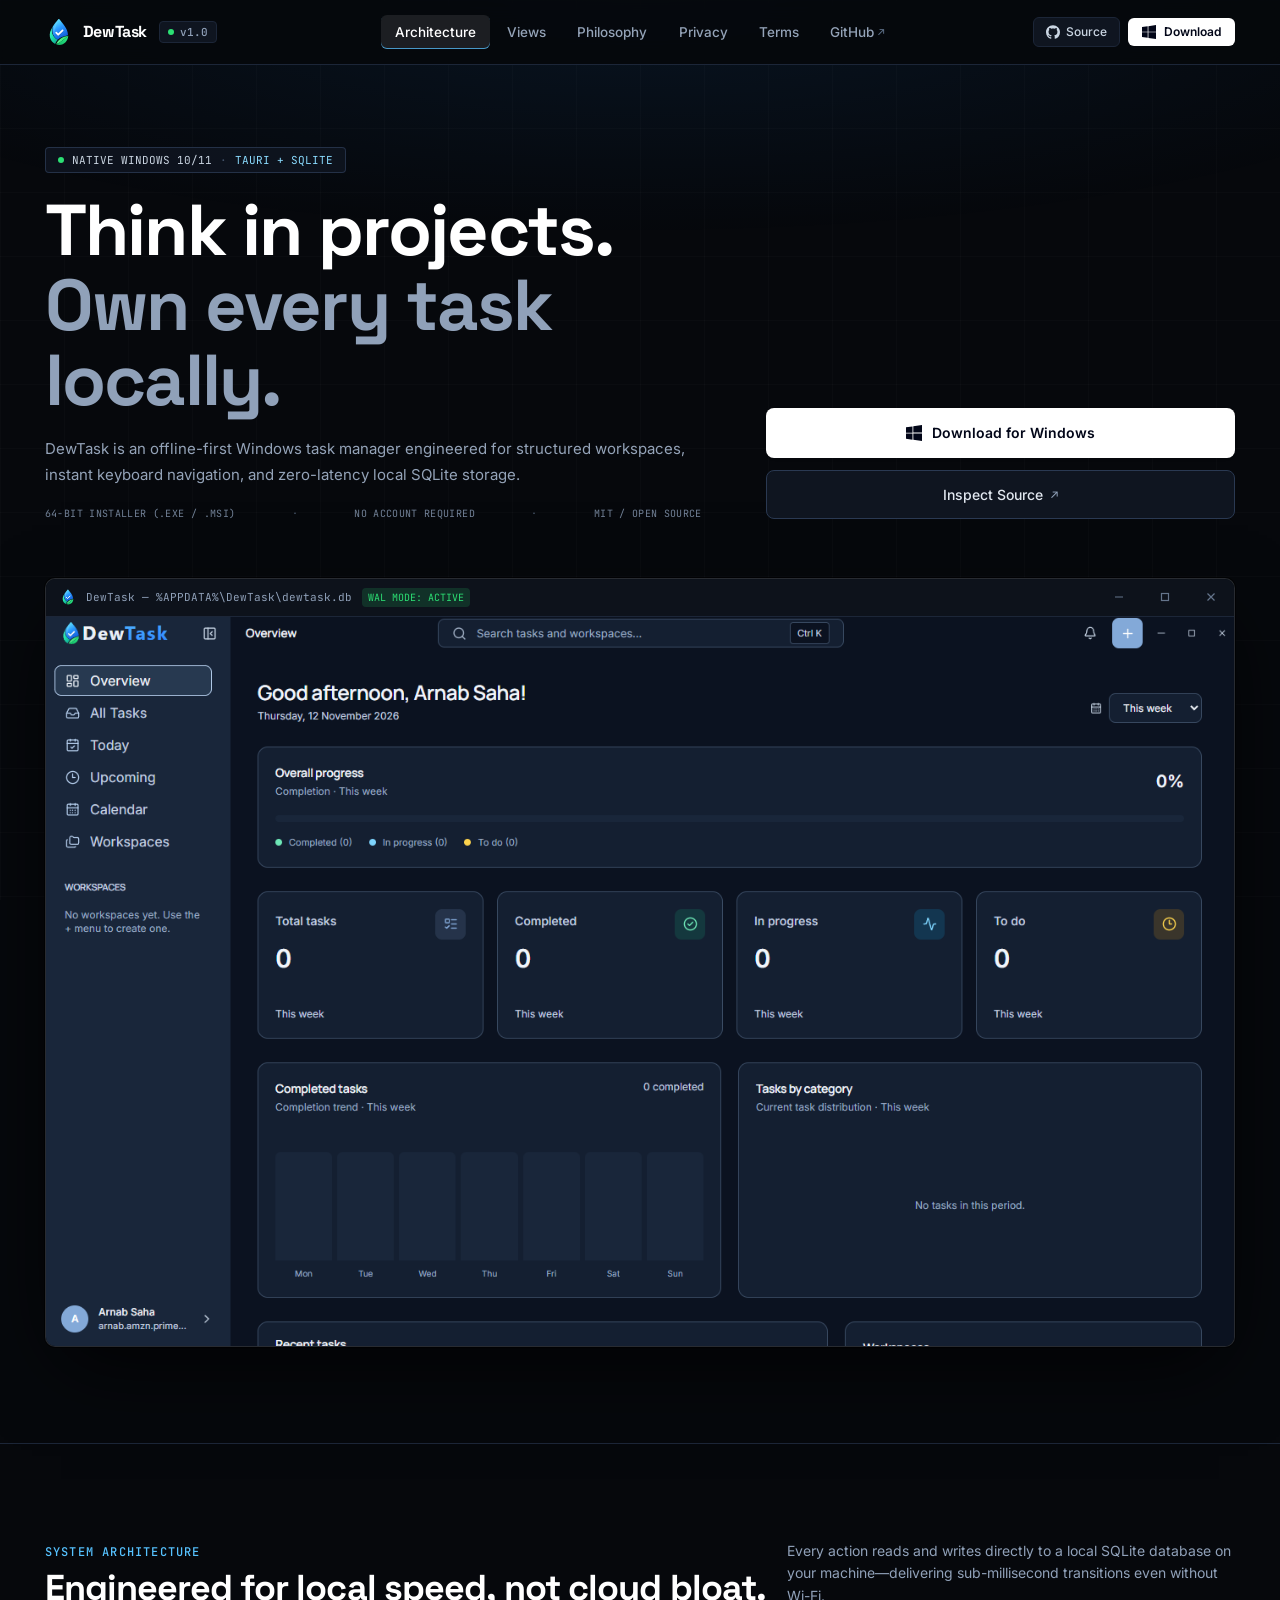
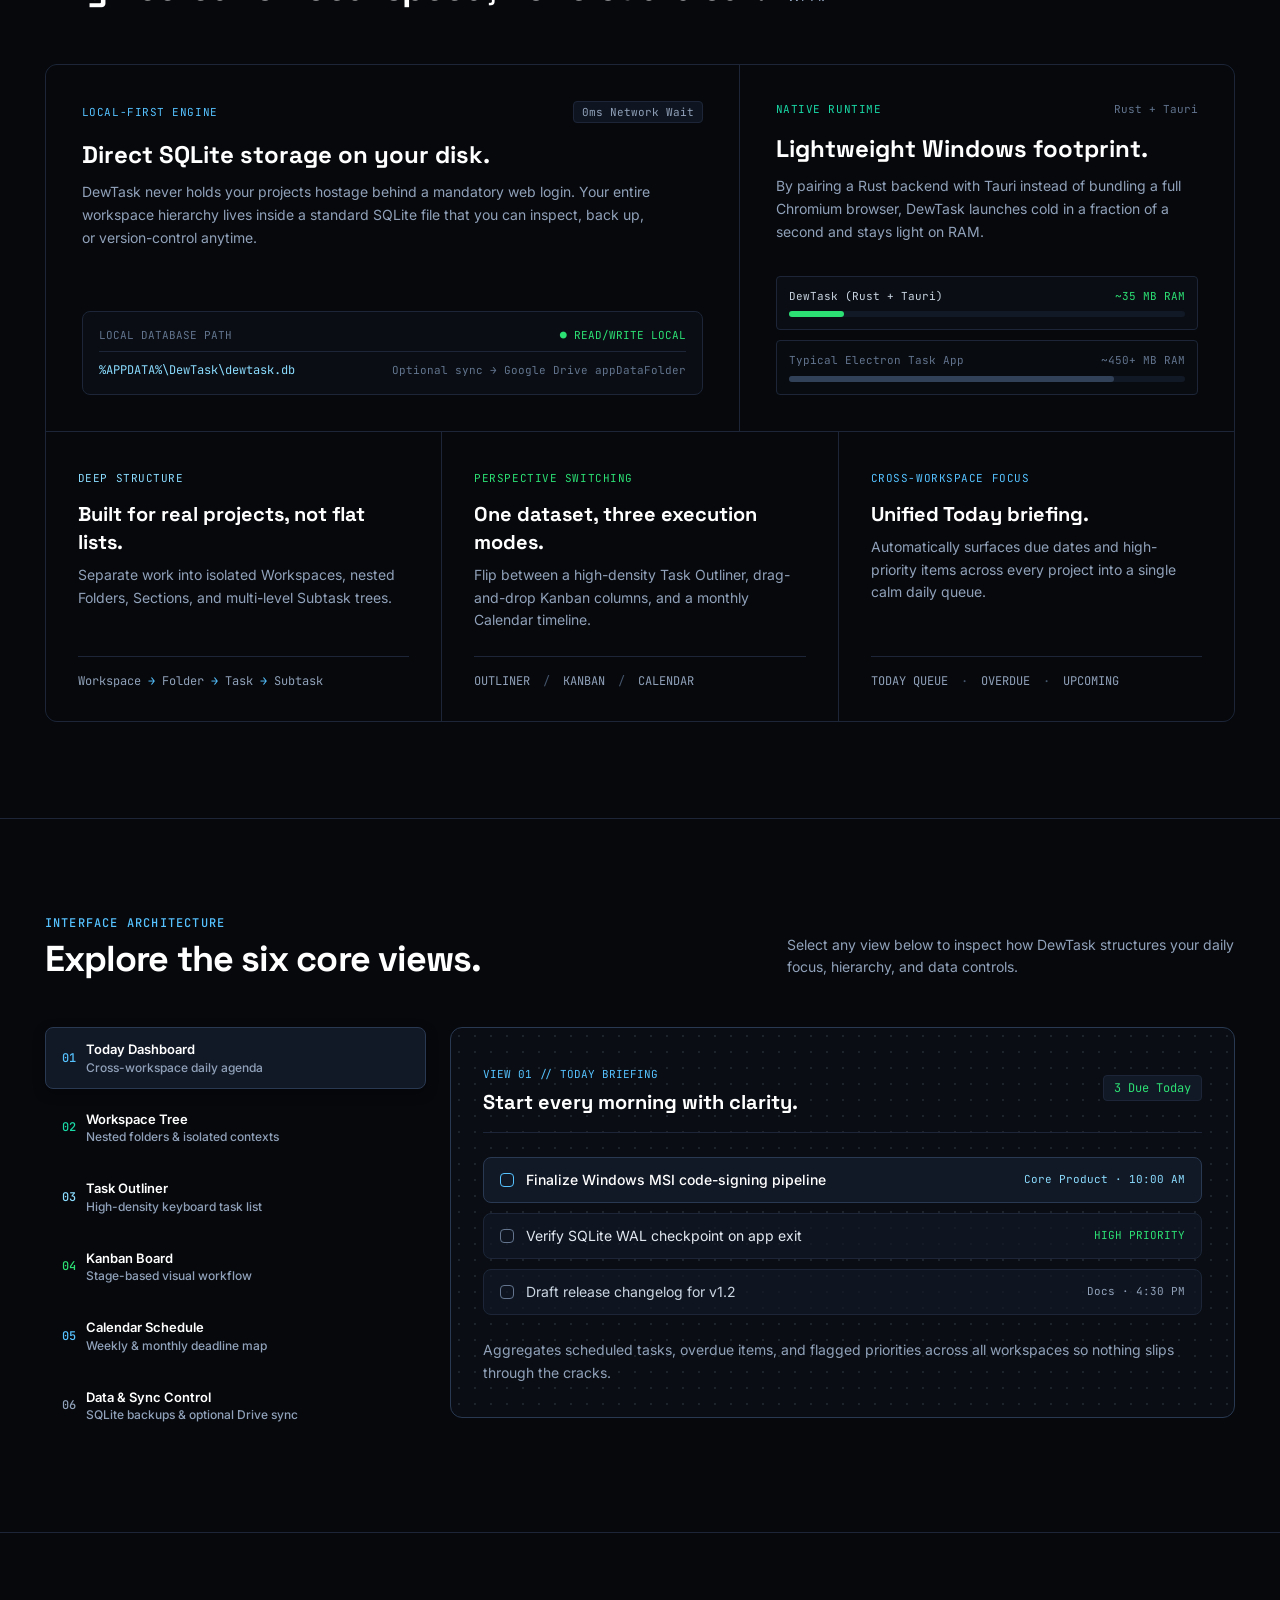
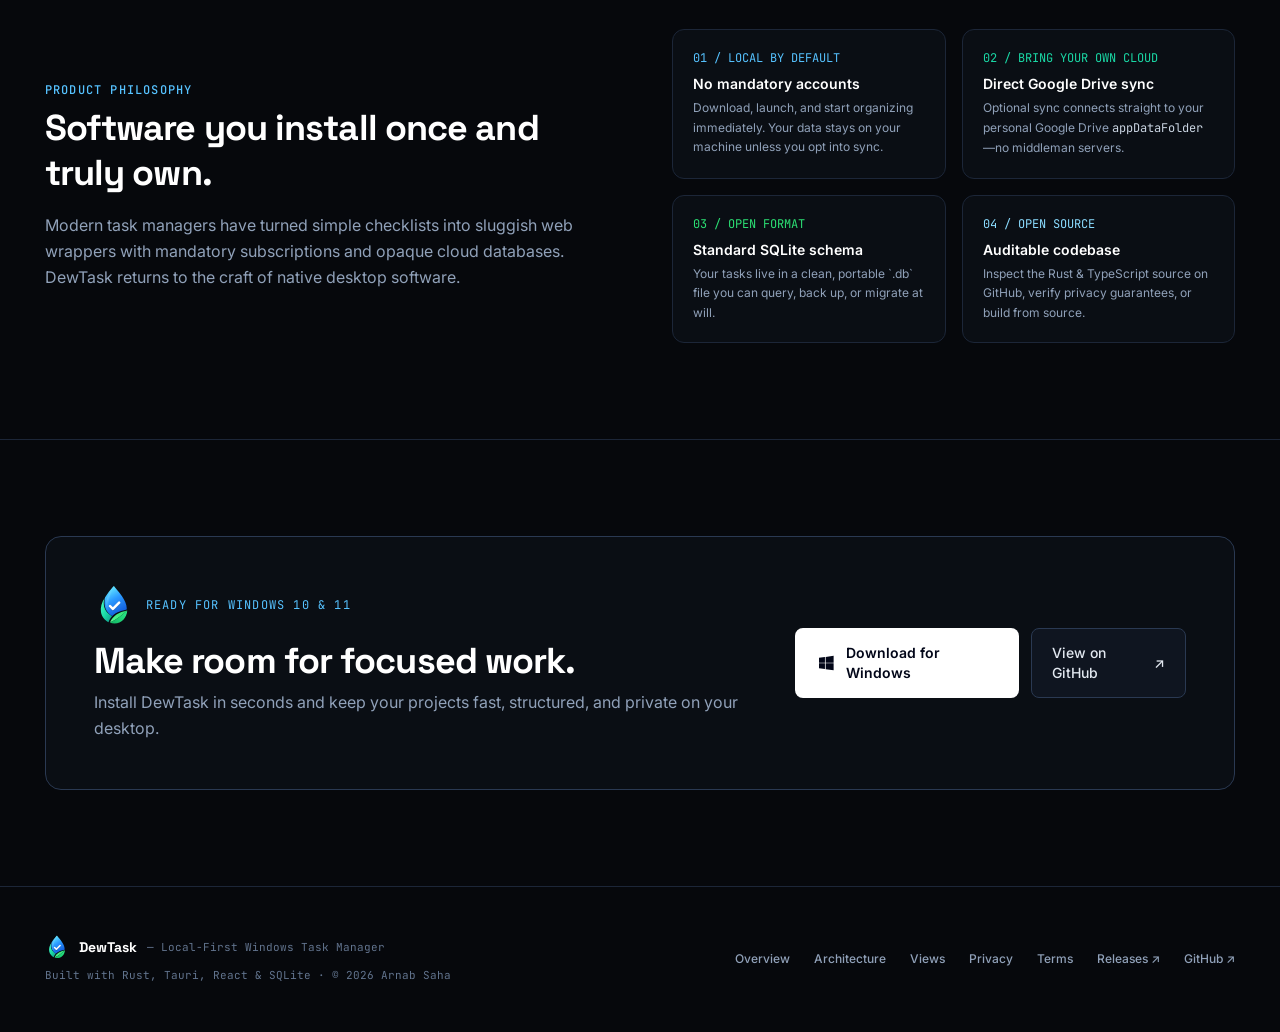
==== commit 0e3a2615: "updates" ====
--- a/dewtask/index.html
+++ b/dewtask/index.html
@@ -25,9 +25,9 @@
     <!-- FULL-WIDTH ARCHITECTURAL HERO -->
     <section class="w-full border-b section-rule">
       <div class="site-container pb-14 pt-10 sm:pt-16 lg:pb-24 lg:pt-20">
-        <!-- Top Asymmetric Split: Headline Left, Action + Specs Right -->
-        <div class="grid items-end gap-8 lg:grid-cols-12 lg:gap-12">
-          <div class="lg:col-span-7">
+        <!-- Hero: product message on the left, focused actions on the right -->
+        <div class="hero-layout">
+          <div class="hero-copy">
             <div class="mb-5 inline-flex items-center gap-2 rounded border border-surface-borderBright/80 bg-surface-elevated/90 px-3 py-1 font-mono text-[11px] text-slate-300">
               <span class="h-1.5 w-1.5 rounded-full bg-brand-emerald"></span>
               <span>NATIVE WINDOWS 10/11</span>
@@ -39,40 +39,34 @@
               Think in projects.<br>
               <span class="text-slate-400">Own every task locally.</span>
             </h1>
-          </div>
-
-          <div class="flex flex-col items-start justify-end lg:col-span-5">
-            <p class="text-base leading-relaxed text-slate-400 sm:text-lg">
+
+            <p class="hero-description">
               DewTask is an offline-first Windows task manager engineered for structured workspaces, instant keyboard navigation, and zero-latency local SQLite storage.
             </p>
 
-            <!-- Primary CTA Bar (Responsive for Desktop & Phones) -->
-            <div class="mt-7 flex w-full flex-col gap-3 sm:flex-row sm:items-center">
-              <a href="https://github.com/arnabsaha7/dewtask/releases/latest" data-download-link class="focus-ring inline-flex items-center justify-center gap-3 rounded-lg bg-white px-6 py-3.5 text-sm font-semibold text-slate-950 shadow-sm transition hover:bg-brand-300">
-                <svg aria-hidden="true" class="h-4 w-4 fill-current" viewBox="0 0 24 24"><path d="M0 3.449 9.75 2.1v9.451H0m10.949-9.602L24 0v11.4H10.949M0 12.6h9.75v9.451L0 20.699M10.949 12.6H24V24l-12.949-1.801"/></svg>
-                <span data-download-label>Download for Windows</span>
-              </a>
-
-              <a href="https://github.com/arnabsaha7/dewtask" target="_blank" rel="noopener noreferrer" class="focus-ring inline-flex items-center justify-center gap-2 rounded-lg border border-surface-borderBright bg-surface-elevated px-5 py-3.5 text-sm font-medium text-slate-200 transition hover:bg-surface-highlight hover:text-white">
-                <span>Inspect Source</span>
-                <span aria-hidden="true" class="font-mono text-xs text-slate-400">↗</span>
-              </a>
-            </div>
-
-            <!-- Phone-specific helper: lets mobile visitors save link for their PC -->
-            <div class="mt-3 flex items-center justify-between w-full sm:hidden">
-              <button type="button" data-share-desktop class="font-mono text-[11px] text-brand-400 underline underline-offset-4">
-                On your phone? Share or copy link for your PC →
-              </button>
-            </div>
-
-            <div class="mt-4 hidden items-center gap-4 font-mono text-[11px] text-slate-500 sm:flex">
+            <div class="hero-specs" aria-label="Product details">
               <span>64-BIT INSTALLER (.EXE / .MSI)</span>
-              <span>•</span>
+              <span class="hero-specs-divider" aria-hidden="true">·</span>
               <span>NO ACCOUNT REQUIRED</span>
-              <span>•</span>
+              <span class="hero-specs-divider" aria-hidden="true">·</span>
               <span>MIT / OPEN SOURCE</span>
             </div>
+          </div>
+
+          <div class="hero-actions">
+            <a href="https://github.com/arnabsaha7/dewtask/releases/latest" data-download-link class="focus-ring inline-flex w-full items-center justify-center gap-2.5 rounded-lg bg-white px-4 py-3 text-sm font-semibold text-slate-950 shadow-sm transition hover:bg-brand-300">
+              <svg aria-hidden="true" class="h-4 w-4 shrink-0 fill-current" viewBox="0 0 24 24"><path d="M0 3.449 9.75 2.1v9.451H0m10.949-9.602L24 0v11.4H10.949M0 12.6h9.75v9.451L0 20.699M10.949 12.6H24V24l-12.949-1.801"/></svg>
+              <span data-download-label>Download for Windows</span>
+            </a>
+
+            <a href="https://github.com/arnabsaha7/dewtask" target="_blank" rel="noopener noreferrer" class="focus-ring inline-flex w-full items-center justify-center gap-2 rounded-lg border border-surface-borderBright bg-surface-elevated px-4 py-3 text-sm font-medium text-slate-200 transition hover:bg-surface-highlight hover:text-white">
+              <span>Inspect Source</span>
+              <span aria-hidden="true" class="font-mono text-xs text-slate-400">↗</span>
+            </a>
+
+            <button type="button" data-share-desktop class="hero-share-link">
+              On your phone? Share link for your PC →
+            </button>
           </div>
         </div>
 
--- a/dewtask/styles.css
+++ b/dewtask/styles.css
@@ -315,3 +315,136 @@
   ::view-transition-old(root),
   ::view-transition-new(root) { animation: none !important; }
 }
+
+
+/* Hero action console: keep copy, CTAs, and product specs on shared edges. */
+.hero-action-card {
+  width: 100%;
+  min-width: 0;
+  background: linear-gradient(145deg, rgba(15, 21, 32, 0.96), rgba(10, 14, 20, 0.96));
+  box-shadow: 0 18px 48px -34px rgba(0, 0, 0, 0.9);
+}
+
+.hero-action-grid {
+  display: grid;
+  grid-template-columns: minmax(0, 1fr);
+  gap: 0.75rem;
+}
+
+.hero-action-grid > a {
+  min-width: 0;
+  min-height: 3rem;
+  white-space: nowrap;
+}
+
+.hero-specs {
+  width: 100%;
+  justify-content: space-between;
+  gap: 0.5rem;
+  font-size: 0.625rem;
+  letter-spacing: 0.045em;
+  line-height: 1.5;
+}
+
+.hero-specs > span { white-space: nowrap; }
+.hero-specs-divider { color: #475569; }
+
+@media (min-width: 640px) {
+  .hero-action-grid { grid-template-columns: repeat(2, minmax(0, 1fr)); }
+}
+
+@media (max-width: 767px) {
+  .hero-specs { font-size: 0.5625rem; gap: 0.35rem; }
+}
+
+/* Homepage hero: clear message-first hierarchy with a compact action column. */
+.hero-layout {
+  display: grid;
+  grid-template-columns: minmax(0, 7fr) minmax(15rem, 5fr);
+  align-items: end;
+  gap: clamp(2rem, 5vw, 4.5rem);
+}
+
+.hero-copy,
+.hero-actions { min-width: 0; }
+
+.hero-description {
+  max-width: 43rem;
+  margin-top: 1.15rem;
+  color: #94a3b8;
+  font-size: 0.9375rem;
+  line-height: 1.7;
+}
+
+.hero-specs {
+  display: flex;
+  flex-wrap: wrap;
+  align-items: center;
+  gap: 0.45rem 0.7rem;
+  margin-top: 1.1rem;
+  color: #718096;
+  font-family: 'JetBrains Mono', monospace;
+  font-size: 0.625rem;
+  letter-spacing: 0.035em;
+  line-height: 1.7;
+}
+
+.hero-specs > span { white-space: nowrap; }
+.hero-specs-divider { color: #475569; }
+
+.hero-actions {
+  display: grid;
+  grid-template-columns: minmax(0, 1fr);
+  gap: 0.75rem;
+  padding-bottom: 0.15rem;
+}
+
+.hero-actions > a { min-height: 3.1rem; white-space: nowrap; }
+
+.hero-share-link {
+  justify-self: start;
+  margin-top: 0.2rem;
+  color: #56c2ff;
+  font-family: 'JetBrains Mono', monospace;
+  font-size: 0.7rem;
+  text-decoration: underline;
+  text-underline-offset: 4px;
+}
+
+@media (max-width: 1023px) {
+  .hero-layout {
+    grid-template-columns: minmax(0, 1fr);
+    gap: 1.75rem;
+  }
+  .hero-actions {
+    grid-template-columns: repeat(2, minmax(0, 1fr));
+    max-width: 34rem;
+  }
+  .hero-share-link { grid-column: 1 / -1; }
+}
+
+@media (max-width: 639px) {
+  .hero-layout { gap: 1.4rem; }
+  .hero-description {
+    margin-top: 1rem;
+    font-size: 0.875rem;
+    line-height: 1.65;
+  }
+  .hero-actions {
+    grid-template-columns: minmax(0, 1fr);
+    gap: 0.65rem;
+    width: 100%;
+    max-width: none;
+  }
+  .hero-actions > a { min-height: 3rem; }
+  .hero-share-link { margin-top: 0.15rem; }
+  .hero-specs {
+    gap: 0.25rem 0.5rem;
+    margin-top: 0.9rem;
+    font-size: 0.5625rem;
+  }
+}
+
+@media (min-width: 1024px) {
+  .hero-share-link { display: none; }
+}
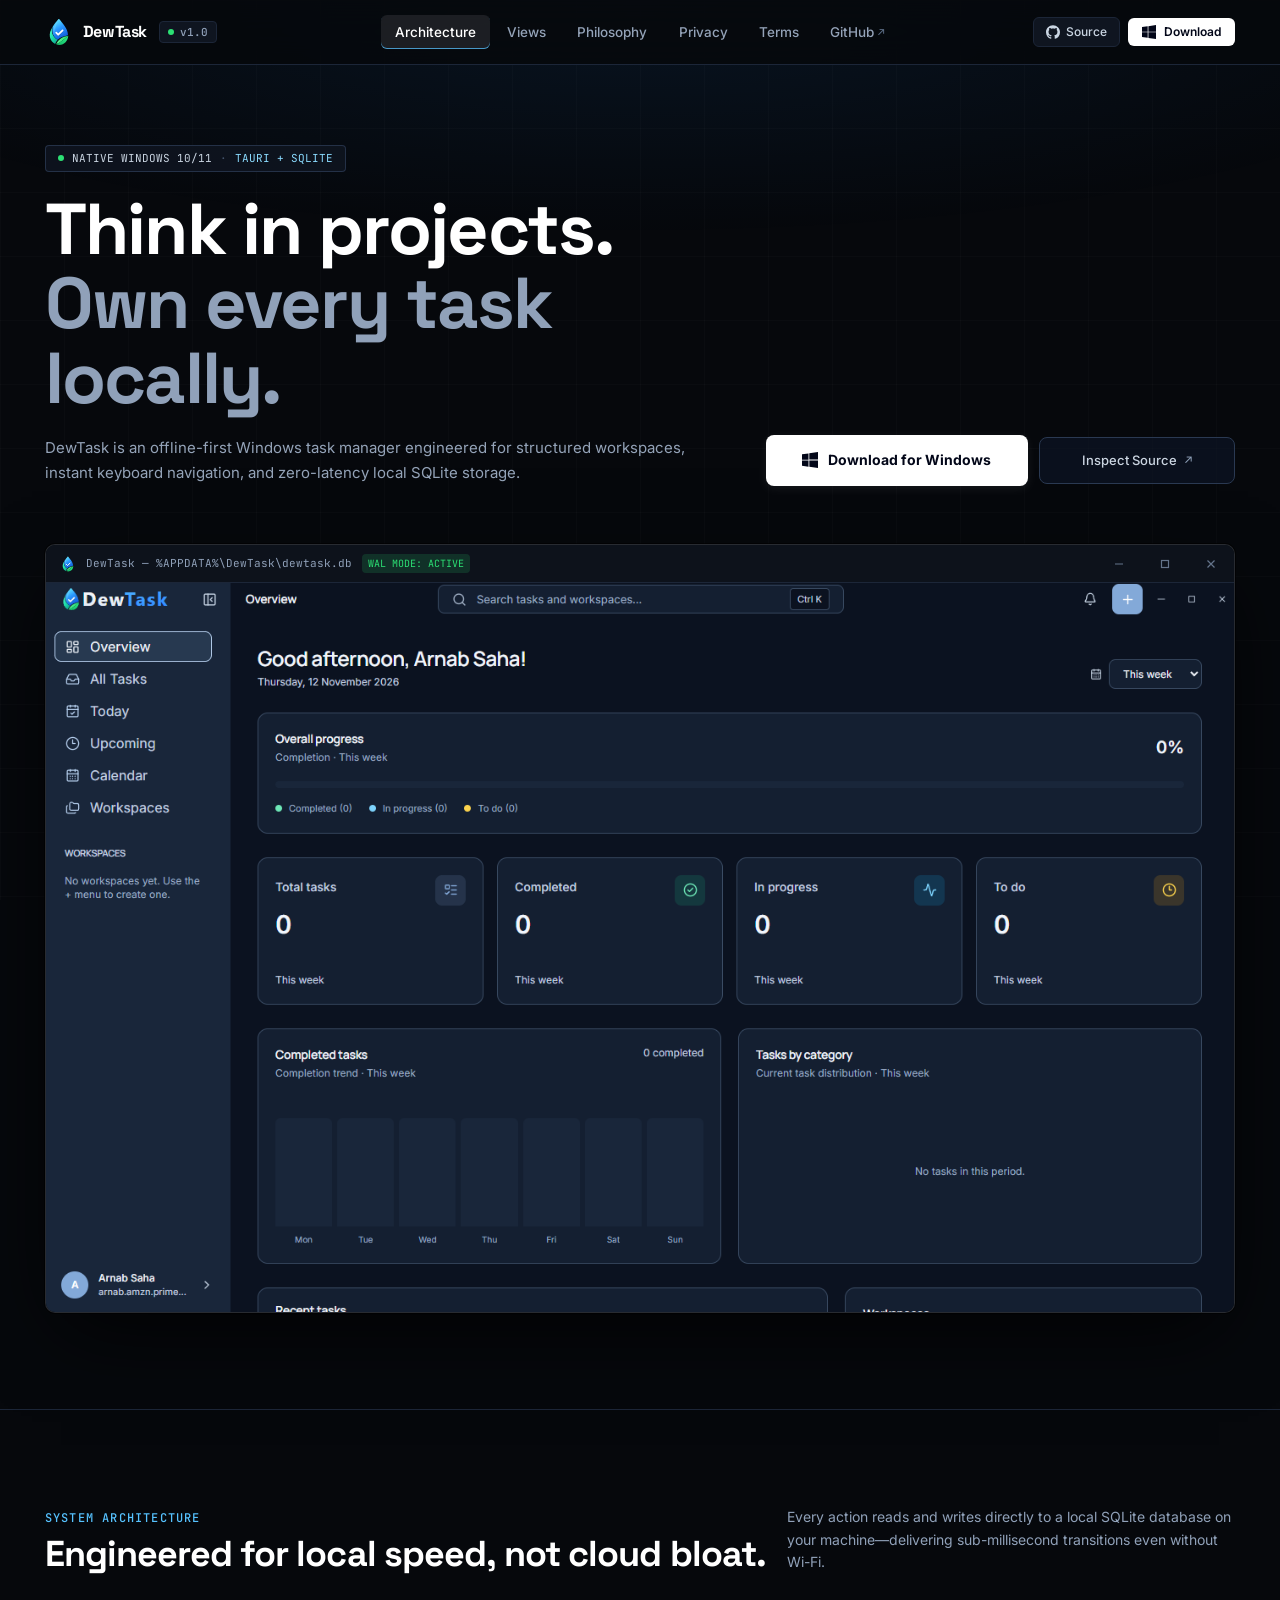
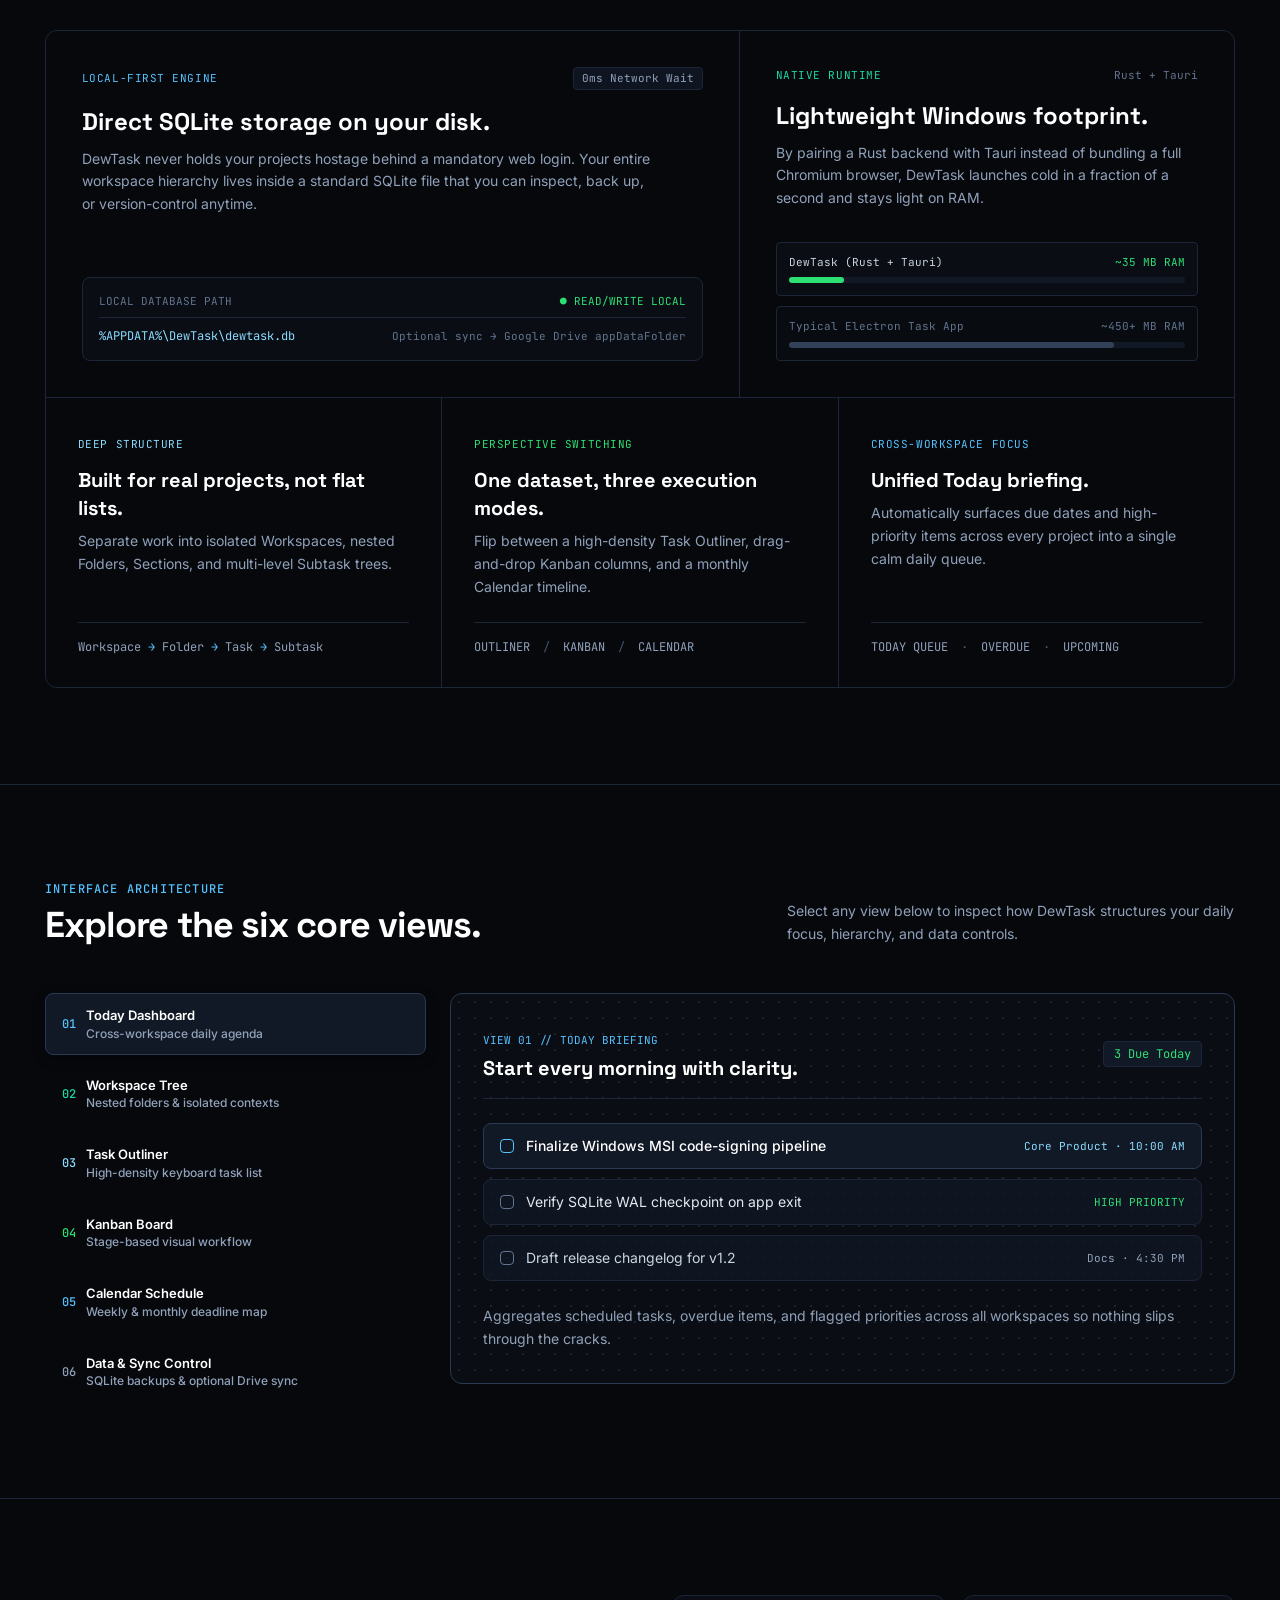
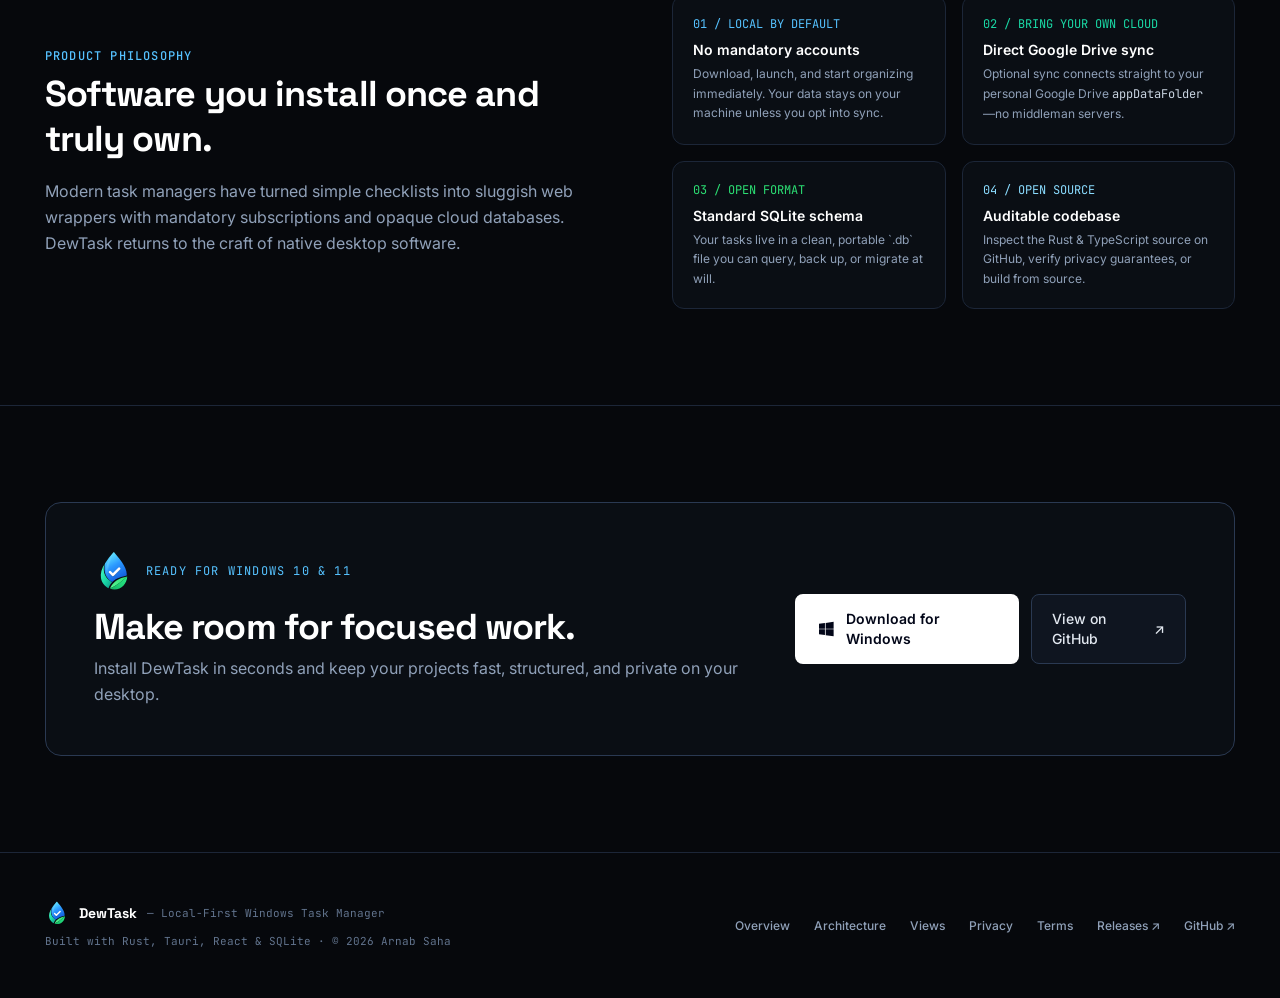
==== commit 05e2ff4f: "updates" ====
--- a/dewtask/index.html
+++ b/dewtask/index.html
@@ -43,14 +43,6 @@
             <p class="hero-description">
               DewTask is an offline-first Windows task manager engineered for structured workspaces, instant keyboard navigation, and zero-latency local SQLite storage.
             </p>
-
-            <div class="hero-specs" aria-label="Product details">
-              <span>64-BIT INSTALLER (.EXE / .MSI)</span>
-              <span class="hero-specs-divider" aria-hidden="true">·</span>
-              <span>NO ACCOUNT REQUIRED</span>
-              <span class="hero-specs-divider" aria-hidden="true">·</span>
-              <span>MIT / OPEN SOURCE</span>
-            </div>
           </div>
 
           <div class="hero-actions">
--- a/dewtask/styles.css
+++ b/dewtask/styles.css
@@ -58,6 +58,10 @@
 [data-site-header] {
   display: block;
   min-height: var(--header-height);
+  position: sticky;
+  top: 0;
+  z-index: 1000;
+  isolation: isolate;
 }
 
 .site-container {
@@ -142,7 +146,13 @@
 ::selection { background: rgba(38, 147, 255, 0.3); color: #ffffff; }
 
 /* Header and navigation */
-.site-header { min-height: var(--header-height); }
+.site-header {
+  min-height: var(--header-height);
+  position: relative;
+  background: rgba(6, 8, 12, 0.88);
+  -webkit-backdrop-filter: blur(16px);
+  backdrop-filter: blur(16px);
+}
 
 .nav-grid {
   min-height: var(--header-height);
@@ -365,41 +375,69 @@
   gap: clamp(2rem, 5vw, 4.5rem);
 }
 
-.hero-copy,
-.hero-actions { min-width: 0; }
+.hero-copy {
+  display: flex;
+  min-width: 0;
+  flex-direction: column;
+  align-items: flex-start;
+  padding-bottom: 0.15rem;
+}
+
+.hero-copy > h1 {
+  max-width: 100%;
+  text-wrap: balance;
+}
 
 .hero-description {
-  max-width: 43rem;
-  margin-top: 1.15rem;
+  max-width: 44rem;
+  margin-top: 1.25rem;
+  font-size: 0.9375rem;
+  line-height: 1.65;
   color: #94a3b8;
-  font-size: 0.9375rem;
-  line-height: 1.7;
 }
 
 .hero-specs {
   display: flex;
   flex-wrap: wrap;
   align-items: center;
-  gap: 0.45rem 0.7rem;
-  margin-top: 1.1rem;
-  color: #718096;
-  font-family: 'JetBrains Mono', monospace;
+  justify-content: flex-start;
+  width: 100%;
+  margin-top: 1rem;
+  gap: 0.35rem 0.65rem;
   font-size: 0.625rem;
-  letter-spacing: 0.035em;
-  line-height: 1.7;
-}
-
-.hero-specs > span { white-space: nowrap; }
-.hero-specs-divider { color: #475569; }
+  letter-spacing: 0.045em;
+  line-height: 1.5;
+}
 
 .hero-actions {
   display: grid;
-  grid-template-columns: minmax(0, 1fr);
-  gap: 0.75rem;
+  min-width: 0;
+  grid-template-columns: minmax(0, 1.2fr) minmax(0, 0.9fr);
+  align-items: center;
+  gap: 0.65rem;
   padding-bottom: 0.15rem;
 }
 
-.hero-actions > a { min-height: 3.1rem; white-space: nowrap; }
+.hero-actions > a {
+  min-width: 0;
+  min-height: 2.9rem;
+  padding-inline: 0.8rem;
+  font-size: 0.8125rem;
+  white-space: nowrap;
+}
+
+.hero-actions > a:first-child {
+  min-height: 3.15rem;
+  font-size: 0.875rem;
+  font-weight: 700;
+  box-shadow: 0 2px 10px rgb(255 255 255 / 7%);
+}
+
+.hero-actions > a:last-of-type {
+  min-height: 2.9rem;
+  color: #cbd5e1;
+  background: rgb(15 23 42 / 58%);
+}
 
 .hero-share-link {
   justify-self: start;
@@ -417,7 +455,7 @@
     gap: 1.75rem;
   }
   .hero-actions {
-    grid-template-columns: repeat(2, minmax(0, 1fr));
+    grid-template-columns: minmax(0, 1.2fr) minmax(0, 0.9fr);
     max-width: 34rem;
   }
   .hero-share-link { grid-column: 1 / -1; }
@@ -431,12 +469,17 @@
     line-height: 1.65;
   }
   .hero-actions {
-    grid-template-columns: minmax(0, 1fr);
-    gap: 0.65rem;
+    grid-template-columns: minmax(0, 1.2fr) minmax(0, 0.9fr);
+    gap: 0.55rem;
     width: 100%;
     max-width: none;
   }
-  .hero-actions > a { min-height: 3rem; }
+  .hero-actions > a {
+    min-height: 2.85rem;
+    padding-inline: 0.55rem;
+    font-size: 0.75rem;
+  }
+  .hero-actions > a:first-child { min-height: 3rem; font-size: 0.8125rem; }
   .hero-share-link { margin-top: 0.15rem; }
   .hero-specs {
     gap: 0.25rem 0.5rem;
@@ -448,3 +491,10 @@
 @media (min-width: 1024px) {
   .hero-share-link { display: none; }
 }
+
+
+@media (max-width: 359px) {
+  .hero-actions { grid-template-columns: minmax(0, 1fr); }
+  .hero-actions > a,
+  .hero-actions > a:first-child { min-height: 2.9rem; font-size: 0.8125rem; }
+}
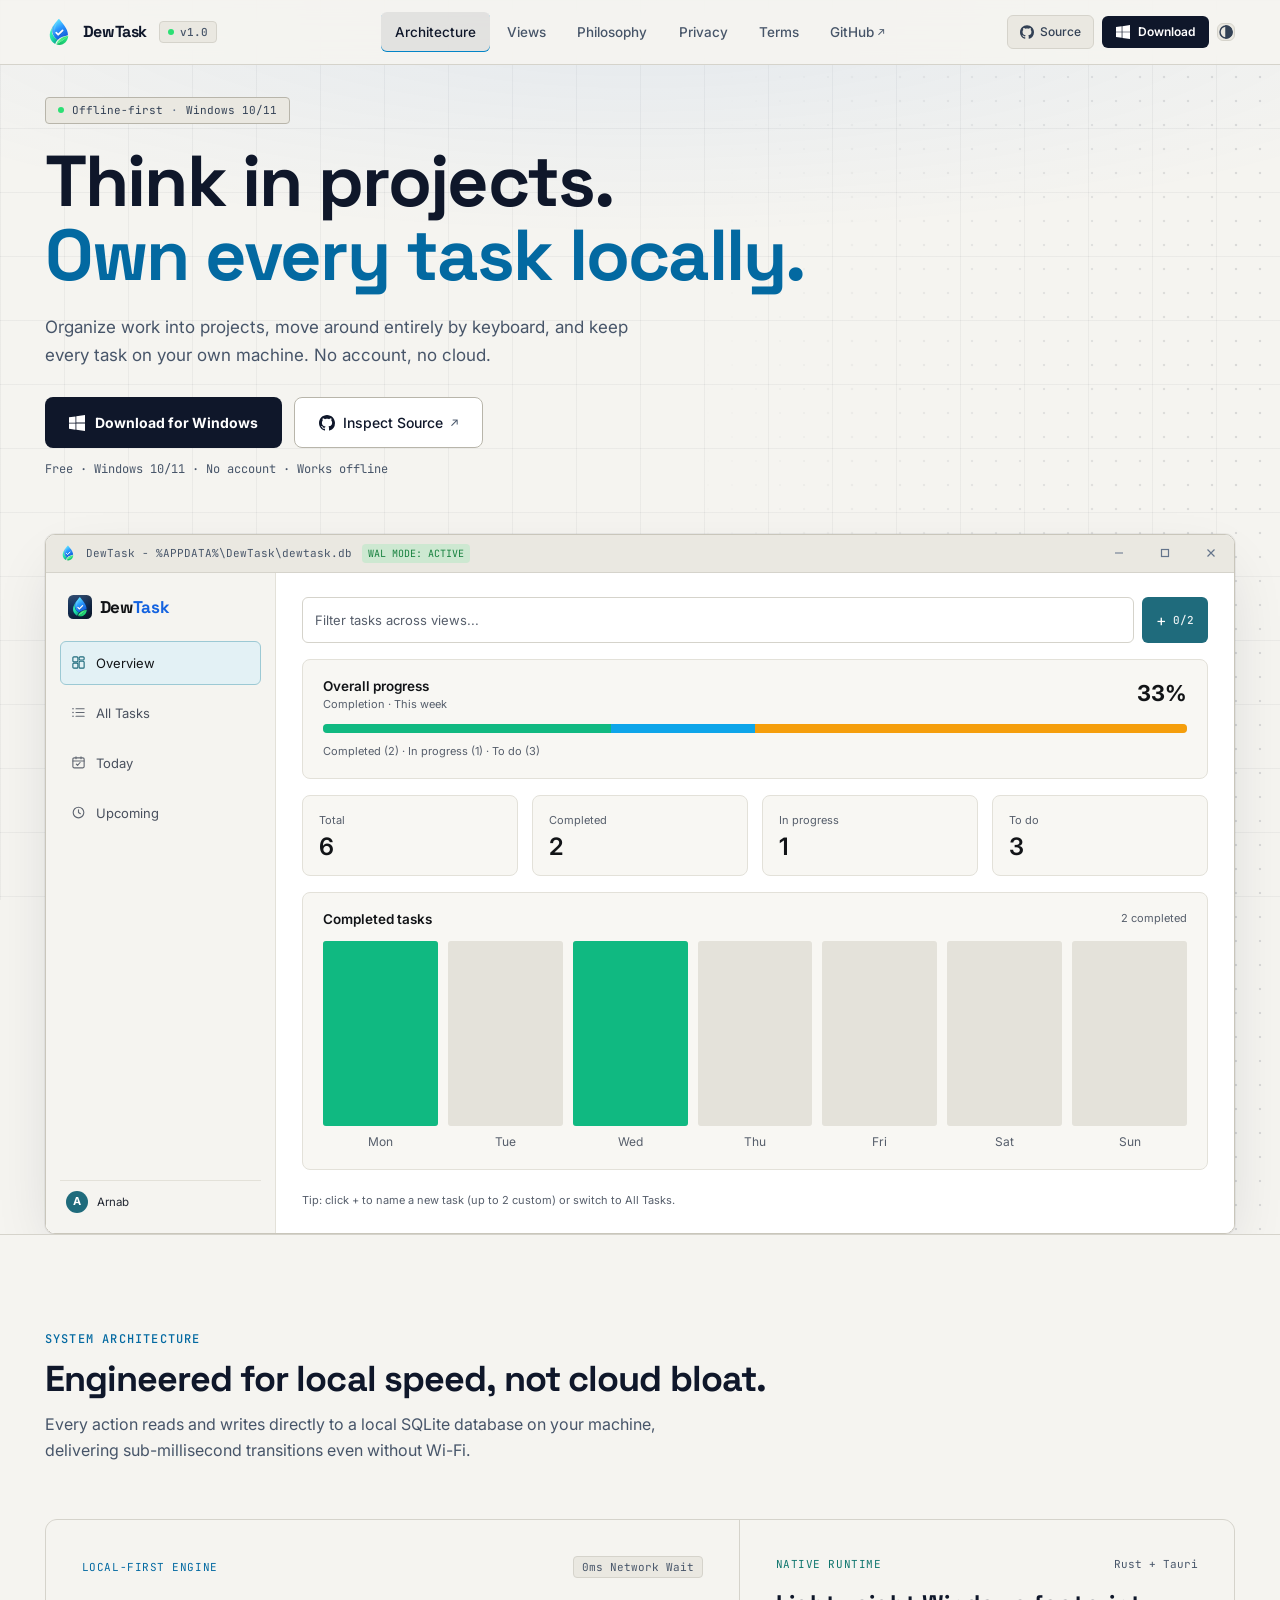
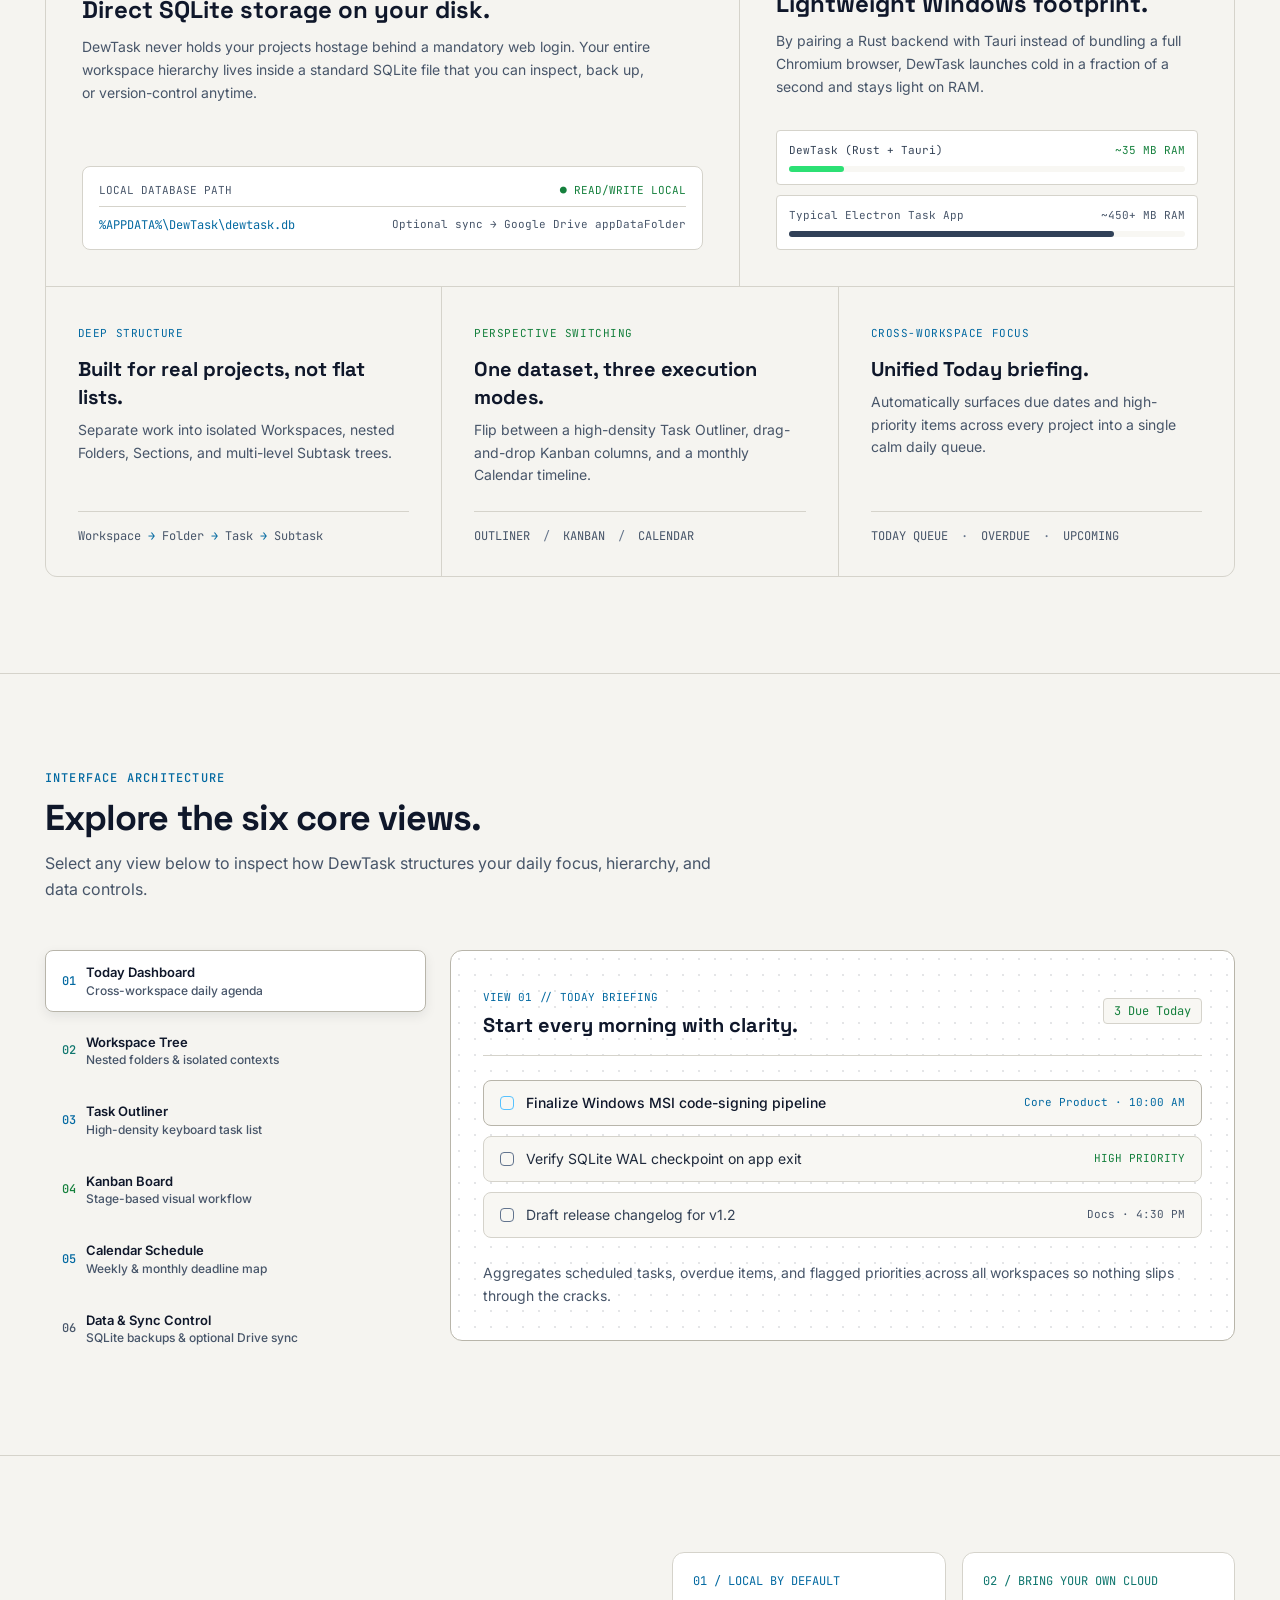
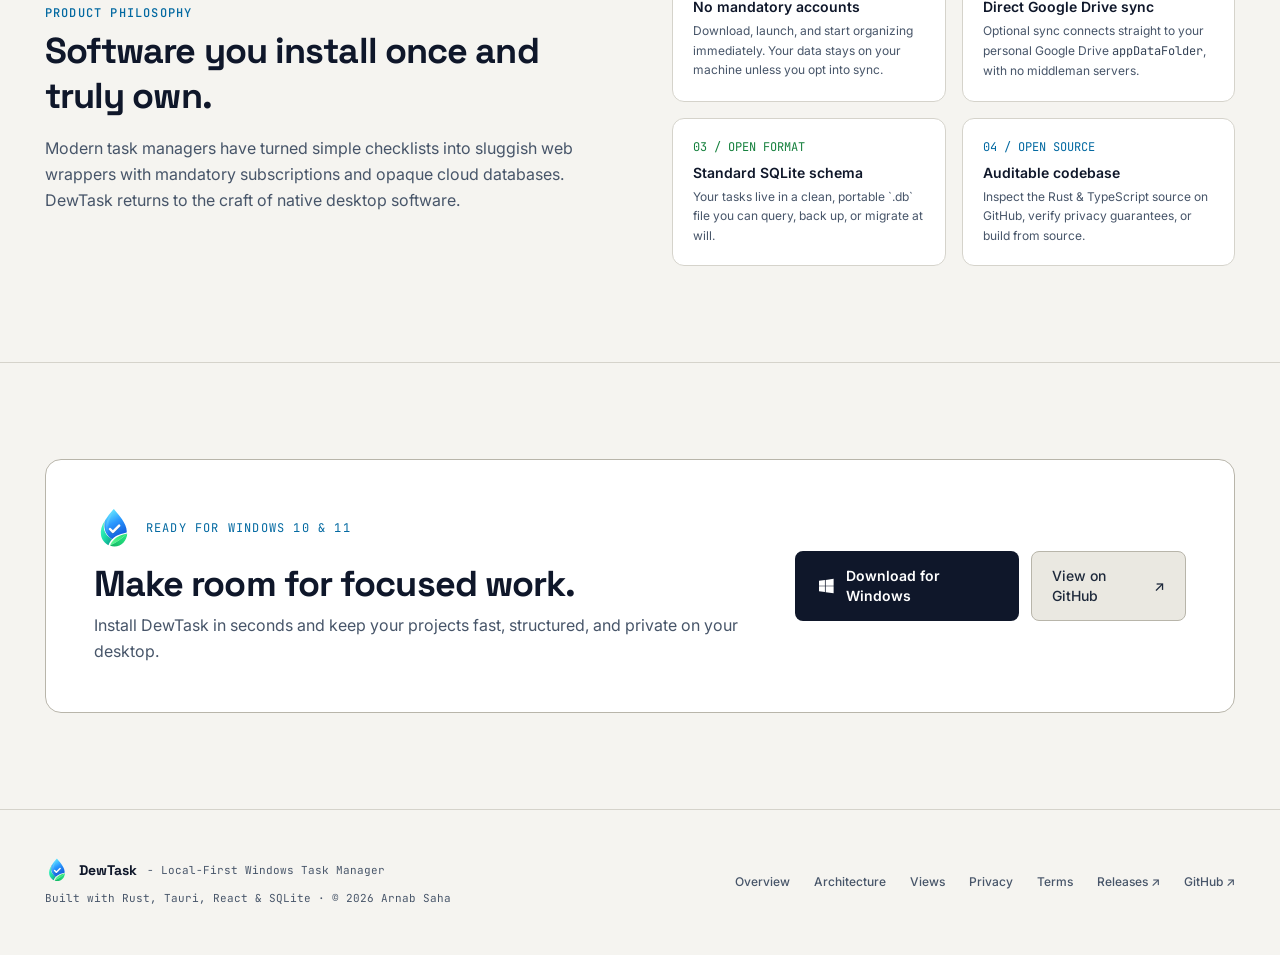
==== commit 4ca3c044: "updaetd dewtask page" ====
--- a/dewtask/index.html
+++ b/dewtask/index.html
@@ -5,72 +5,106 @@
   <meta name="viewport" content="width=device-width, initial-scale=1.0">
   <meta name="theme-color" content="#06080c">
   <meta name="description" content="DewTask is a fast, offline-first Windows task manager built with Rust, Tauri, and local SQLite for managing complex projects without cloud lock-in.">
-  <title>DewTask — Local-First Windows Task Manager</title>
+  <meta property="og:type" content="website">
+  <meta property="og:url" content="https://arnabsaha7.github.io/dewtask/">
+  <meta property="og:title" content="DewTask">
+  <meta property="og:description" content="Offline-first Windows task manager built with Rust, Tauri, and local SQLite for structured workspaces and zero-latency execution.">
+  <meta property="og:image" content="https://arnabsaha7.github.io/dewtask/assets/dewtask-dashboard.png">
+  <meta name="twitter:card" content="summary_large_image">
+  <meta name="twitter:title" content="DewTask">
+  <meta name="twitter:description" content="Offline-first Windows task manager built with Rust, Tauri, and local SQLite for structured workspaces and zero-latency execution.">
+  <title>DewTask</title>
+
+  <script type="application/ld+json">
+  {"@context":"https://schema.org","@type":"SoftwareApplication","name":"DewTask","operatingSystem":"Windows 10, Windows 11","applicationCategory":"ProductivityApplication","offers":{"@type":"Offer","price":"0","priceCurrency":"USD"},"author":{"@type":"Person","name":"Arnab Saha","url":"https://github.com/arnabsaha7"},"downloadUrl":"https://github.com/arnabsaha7/dewtask/releases/latest"}
+  </script>
 
   <link rel="preconnect" href="https://fonts.googleapis.com">
   <link rel="preconnect" href="https://fonts.gstatic.com" crossorigin>
   <link href="https://fonts.googleapis.com/css2?family=Inter:wght@400;500;600;700&family=JetBrains+Mono:wght@400;500;600&family=Space+Grotesk:wght@600;700&display=swap" rel="stylesheet">
+  <meta name="color-scheme" content="dark light">
+  <script>
+    /* Apply saved (or system) theme before first paint (no dark/light flash). */
+    (function () {
+      var t = null;
+      try { t = localStorage.getItem('dewtask-theme'); } catch (e) {}
+      if (t !== 'light' && t !== 'dark') {
+        t = window.matchMedia && matchMedia('(prefers-color-scheme: light)').matches ? 'light' : 'dark';
+      }
+      var r = document.documentElement;
+      r.dataset.theme = t;
+      r.classList.toggle('light', t === 'light');
+      r.classList.toggle('dark', t !== 'light');
+    })();
+  </script>
   <link rel="icon" href="assets/dewtask-icon-dark.svg">
   <link rel="stylesheet" href="./assets/tailwind.css">
   <link rel="stylesheet" href="./styles.css">
+  <link rel="stylesheet" href="./css/dewtask-sandbox.css">
 </head>
 
 <body data-page="home" class="min-h-screen bg-surface-base font-sans text-slate-300 antialiased">
+  <a href="#main" class="skip">Skip to content</a>
   <div aria-hidden="true" class="pointer-events-none fixed inset-0 z-0 hairline-grid"></div>
   <div aria-hidden="true" class="pointer-events-none fixed inset-x-0 top-0 z-0 h-[560px] hero-vignette"></div>
 
   <div data-site-header></div>
 
-  <main class="page-main relative z-10">
+  <main id="main" class="page-main relative z-10">
     <!-- FULL-WIDTH ARCHITECTURAL HERO -->
-    <section class="w-full border-b section-rule">
-      <div class="site-container pb-14 pt-10 sm:pt-16 lg:pb-24 lg:pt-20">
-        <!-- Hero: product message on the left, focused actions on the right -->
+    <section class="hero-stage w-full border-b section-rule">
+      <div class="site-container pb-12 pt-8 sm:pt-12 lg:pb-20 lg:pt-14">
+        <!-- Hero: badge, headline, benefit copy, then CTAs directly beneath -->
         <div class="hero-layout">
           <div class="hero-copy">
             <div class="mb-5 inline-flex items-center gap-2 rounded border border-surface-borderBright/80 bg-surface-elevated/90 px-3 py-1 font-mono text-[11px] text-slate-300">
-              <span class="h-1.5 w-1.5 rounded-full bg-brand-emerald"></span>
-              <span>NATIVE WINDOWS 10/11</span>
-              <span class="text-slate-600">·</span>
-              <span class="text-brand-300">TAURI + SQLITE</span>
+              <span class="h-1.5 w-1.5 rounded-full bg-brand-emerald" aria-hidden="true"></span>
+              <span>Offline-first</span>
+              <span class="text-slate-500">·</span>
+              <span>Windows 10/11</span>
             </div>
 
             <h1 class="font-display text-4xl font-bold leading-[1.04] tracking-tight text-white sm:text-6xl xl:text-[4.5rem]">
               Think in projects.<br>
-              <span class="text-slate-400">Own every task locally.</span>
+              <span class="text-brand-300">Own every task locally.</span>
             </h1>
 
             <p class="hero-description">
-              DewTask is an offline-first Windows task manager engineered for structured workspaces, instant keyboard navigation, and zero-latency local SQLite storage.
+              Organize work into projects, move around entirely by keyboard, and keep every task on your own machine. No account, no cloud.
             </p>
-          </div>
-
-          <div class="hero-actions">
-            <a href="https://github.com/arnabsaha7/dewtask/releases/latest" data-download-link class="focus-ring inline-flex w-full items-center justify-center gap-2.5 rounded-lg bg-white px-4 py-3 text-sm font-semibold text-slate-950 shadow-sm transition hover:bg-brand-300">
-              <svg aria-hidden="true" class="h-4 w-4 shrink-0 fill-current" viewBox="0 0 24 24"><path d="M0 3.449 9.75 2.1v9.451H0m10.949-9.602L24 0v11.4H10.949M0 12.6h9.75v9.451L0 20.699M10.949 12.6H24V24l-12.949-1.801"/></svg>
-              <span data-download-label>Download for Windows</span>
-            </a>
-
-            <a href="https://github.com/arnabsaha7/dewtask" target="_blank" rel="noopener noreferrer" class="focus-ring inline-flex w-full items-center justify-center gap-2 rounded-lg border border-surface-borderBright bg-surface-elevated px-4 py-3 text-sm font-medium text-slate-200 transition hover:bg-surface-highlight hover:text-white">
-              <span>Inspect Source</span>
-              <span aria-hidden="true" class="font-mono text-xs text-slate-400">↗</span>
-            </a>
-
-            <button type="button" data-share-desktop class="hero-share-link">
-              On your phone? Share link for your PC →
-            </button>
-          </div>
-        </div>
-
-        <!-- Framed Windows 11 Desktop Application Window -->
+
+            <div class="hero-actions">
+              <div class="hero-cta-row">
+                <a href="https://github.com/arnabsaha7/dewtask/releases/latest" data-download-link class="focus-ring inline-flex items-center justify-center gap-2.5 rounded-lg bg-white px-4 py-3 text-sm font-semibold text-slate-950 shadow-sm transition hover:bg-brand-300">
+                  <svg aria-hidden="true" class="h-4 w-4 shrink-0 fill-current" viewBox="0 0 24 24"><path d="M0 3.449 9.75 2.1v9.451H0m10.949-9.602L24 0v11.4H10.949M0 12.6h9.75v9.451L0 20.699M10.949 12.6H24V24l-12.949-1.801"/></svg>
+                  <span data-download-label>Download for Windows</span>
+                </a>
+
+                <a href="https://github.com/arnabsaha7/dewtask" target="_blank" rel="noopener noreferrer" class="focus-ring inline-flex items-center justify-center gap-2 rounded-lg border border-surface-borderBright bg-surface-elevated px-4 py-3 text-sm font-medium text-slate-200 transition hover:bg-surface-highlight hover:text-white">
+                  <svg aria-hidden="true" class="h-4 w-4 shrink-0 fill-current" viewBox="0 0 16 16"><path d="M8 0C3.58 0 0 3.58 0 8c0 3.54 2.29 6.53 5.47 7.59.4.07.55-.17.55-.38 0-.19-.01-.82-.01-1.49-2.01.37-2.53-.49-2.69-.94-.09-.23-.48-.94-.82-1.13-.28-.15-.68-.52-.01-.53.63-.01 1.08.58 1.23.82.72 1.21 1.87.87 2.33.66.07-.52.28-.87.51-1.07-1.78-.2-3.64-.89-3.64-3.95 0-.87.31-1.59.82-2.15-.08-.2-.36-1.02.08-2.12 0 0 .67-.21 2.2.82.64-.18 1.32-.27 2-.27s1.36.09 2 .27c1.53-1.04 2.2-.82 2.2-.82.44 1.1.16 1.92.08 2.12.51.56.82 1.27.82 2.15 0 3.07-1.87 3.75-3.65 3.95.29.25.54.73.54 1.48 0 1.07-.01 1.93-.01 2.2 0 .21.15.46.55.38A8.01 8.01 0 0 0 16 8c0-4.42-3.58-8-8-8Z"/></svg>
+                  <span>Inspect Source</span>
+                  <span aria-hidden="true" class="font-mono text-xs text-slate-400">↗</span>
+                </a>
+              </div>
+
+              <p class="hero-microcopy">Free · Windows 10/11 · No account · Works offline</p>
+
+              <button type="button" data-share-desktop class="hero-share-link">
+                On your phone? Share link for your PC →
+              </button>
+            </div>
+          </div>
+        </div>
+
+        <!-- Framed Windows 11 Desktop Application Window with Interactive Sandbox -->
         <div class="mt-10 sm:mt-14">
           <div class="win11-window">
             <!-- Authentic Windows 11 Titlebar -->
             <div class="win11-titlebar">
-              <div class="flex items-center gap-2.5">
-                <img src="assets/dewtask-icon-dark.svg" alt="" class="h-4 w-4 rounded-sm">
-                <span class="font-mono text-[11px] text-slate-400">DewTask — %APPDATA%\DewTask\dewtask.db</span>
-                <span class="hidden rounded bg-brand-emerald/15 px-1.5 py-0.5 font-mono text-[10px] text-brand-emerald sm:inline-block">WAL MODE: ACTIVE</span>
+              <div class="flex items-center gap-2.5 min-w-0">
+                <img src="assets/dewtask-icon-dark.svg" alt="" class="h-4 w-4 shrink-0 rounded-sm">
+                <span class="truncate font-mono text-[11px] text-slate-400">DewTask - %APPDATA%\DewTask\dewtask.db</span>
+                <span class="hidden shrink-0 rounded bg-brand-emerald/15 px-1.5 py-0.5 font-mono text-[10px] text-brand-emerald sm:inline-block">WAL MODE: ACTIVE</span>
               </div>
               <div class="win11-controls" aria-hidden="true">
                 <span class="win11-control-btn">
@@ -85,77 +119,8 @@
               </div>
             </div>
 
-            <!-- Screenshot + Built-in Interactive Fallback -->
-            <div class="relative bg-surface-base">
-              <img
-                src="assets/dewtask-dashboard.png"
-                alt="DewTask Windows application interface showing workspaces, project folders, and task board"
-                class="block h-auto w-full object-cover"
-                onerror="this.style.display='none'; document.getElementById('app-ui-fallback').classList.remove('hidden'); document.getElementById('app-ui-fallback').classList.add('grid');"
-              >
-
-              <!-- Interactive Fallback UI if local image isn't present -->
-              <div id="app-ui-fallback" class="hidden grid-cols-1 md:grid-cols-[250px_1fr] min-h-[420px]">
-                <aside class="border-b border-surface-border bg-surface-deep p-4 md:border-b-0 md:border-r">
-                  <div class="mb-3 flex items-center justify-between">
-                    <span class="font-mono text-[11px] font-semibold tracking-wider text-slate-500">WORKSPACES</span>
-                    <span class="rounded border border-surface-border bg-surface-card px-1.5 py-0.5 font-mono text-[10px] text-slate-300">Ctrl+N</span>
-                  </div>
-                  <div class="space-y-1 text-xs">
-                    <div class="flex items-center justify-between rounded-md border border-brand-500/30 bg-brand-500/10 px-3 py-2 font-medium text-white">
-                      <span>▾ Core Product</span>
-                      <span class="font-mono text-[11px] text-brand-300">6</span>
-                    </div>
-                    <div class="ml-3 space-y-1 border-l border-surface-border pl-2.5 text-slate-400">
-                      <div class="rounded px-2.5 py-1.5 text-white bg-surface-card">Desktop v1.0</div>
-                      <div class="rounded px-2.5 py-1.5 hover:text-slate-200">SQLite Engine</div>
-                    </div>
-                    <div class="flex items-center justify-between rounded-md px-3 py-2 text-slate-400">
-                      <span>▸ Release Engineering</span>
-                      <span class="font-mono text-[11px]">4</span>
-                    </div>
-                  </div>
-                </aside>
-
-                <div class="p-4 sm:p-6">
-                  <div class="flex flex-wrap items-center justify-between gap-3 border-b border-surface-border pb-4">
-                    <div>
-                      <span class="font-mono text-[11px] text-slate-400">Core Product / Desktop v1.0</span>
-                      <h2 class="mt-0.5 font-display text-lg font-bold text-white">Active Sprint Milestones</h2>
-                    </div>
-                    <div class="flex items-center gap-1.5 font-mono text-[11px]">
-                      <span class="rounded border border-surface-borderBright bg-surface-card px-2.5 py-1 text-white">List</span>
-                      <span class="rounded border border-surface-border bg-surface-deep px-2.5 py-1 text-slate-400">Kanban</span>
-                      <span class="rounded border border-surface-border bg-surface-deep px-2.5 py-1 text-slate-400">Calendar</span>
-                    </div>
-                  </div>
-
-                  <div class="mt-4 divide-y divide-surface-border border border-surface-border rounded-lg bg-surface-deep">
-                    <div class="flex items-center justify-between px-4 py-3 text-xs sm:text-sm">
-                      <div class="flex items-center gap-3">
-                        <span class="flex h-4 w-4 shrink-0 items-center justify-center rounded border border-brand-emerald bg-brand-emerald/20 text-[10px] text-brand-emerald">✓</span>
-                        <span class="text-slate-500 line-through">Implement local SQLite WAL indexing for instant search</span>
-                      </div>
-                      <span class="hidden font-mono text-[11px] text-brand-emerald sm:inline">DONE</span>
-                    </div>
-                    <div class="flex items-center justify-between px-4 py-3 text-xs sm:text-sm bg-surface-card/60">
-                      <div class="flex items-center gap-3">
-                        <span class="h-4 w-4 shrink-0 rounded border border-brand-400"></span>
-                        <span class="font-medium text-white">Keyboard-first command palette &amp; quick capture</span>
-                      </div>
-                      <span class="hidden font-mono text-[11px] text-brand-300 sm:inline">IN PROGRESS</span>
-                    </div>
-                    <div class="flex items-center justify-between px-4 py-3 text-xs sm:text-sm">
-                      <div class="flex items-center gap-3">
-                        <span class="h-4 w-4 shrink-0 rounded border border-slate-600"></span>
-                        <span class="text-slate-300">Optional Google Drive appDataFolder encrypted sync</span>
-                      </div>
-                      <span class="hidden font-mono text-[11px] text-slate-400 sm:inline">PLANNED</span>
-                    </div>
-                  </div>
-                </div>
-              </div>
-            </div>
+            <!-- Interactive Sandbox Mount -->
+            <div class="relative bg-surface-base" data-dewtask-sandbox></div>
           </div>
         </div>
       </div>
@@ -164,15 +129,13 @@
     <!-- FULL-WIDTH EXPOSED 1PX ARCHITECTURAL BENTO GRID -->
     <section id="features" class="w-full border-b section-rule py-16 md:py-24">
       <div class="site-container">
-        <div class="mb-10 flex flex-col justify-between gap-4 lg:mb-14 lg:flex-row lg:items-end">
-          <div>
-            <p class="font-mono text-xs font-medium uppercase tracking-widest text-brand-400">System Architecture</p>
-            <h2 class="mt-2 font-display text-3xl font-bold tracking-tight text-white sm:text-4xl">
-              Engineered for local speed, not cloud bloat.
-            </h2>
-          </div>
-          <p class="max-w-md text-sm leading-relaxed text-slate-400">
-            Every action reads and writes directly to a local SQLite database on your machine—delivering sub-millisecond transitions even without Wi-Fi.
+        <div class="mb-10 flex flex-col gap-3 lg:mb-14">
+          <p class="font-mono text-xs font-medium uppercase tracking-widest text-brand-400">System Architecture</p>
+          <h2 class="font-display text-3xl font-bold tracking-tight text-white sm:text-4xl">
+            Engineered for local speed, not cloud bloat.
+          </h2>
+          <p class="max-w-2xl text-sm leading-relaxed text-slate-400 sm:text-base">
+            Every action reads and writes directly to a local SQLite database on your machine, delivering sub-millisecond transitions even without Wi-Fi.
           </p>
         </div>
 
@@ -192,13 +155,13 @@
             </div>
 
             <div class="mt-8 rounded-lg border border-surface-border bg-surface-deep p-4 font-mono text-xs">
-              <div class="flex items-center justify-between text-[11px] text-slate-500 pb-2 border-b border-surface-border">
+              <div class="flex items-center justify-between text-[11px] text-slate-400 pb-2 border-b border-surface-border">
                 <span>LOCAL DATABASE PATH</span>
                 <span class="text-brand-emerald">● READ/WRITE LOCAL</span>
               </div>
               <div class="mt-2.5 flex flex-wrap items-center justify-between gap-2 text-slate-300">
-                <code class="text-brand-300 select-all">%APPDATA%\DewTask\dewtask.db</code>
-                <span class="text-[11px] text-slate-500">Optional sync → Google Drive appDataFolder</span>
+                <code class="text-brand-300 select-all break-all">%APPDATA%\DewTask\dewtask.db</code>
+                <span class="text-[11px] text-slate-400">Optional sync → Google Drive appDataFolder</span>
               </div>
             </div>
           </article>
@@ -208,7 +171,7 @@
             <div>
               <div class="flex items-center justify-between gap-2">
                 <span class="font-mono text-[11px] uppercase tracking-wider text-brand-teal">Native Runtime</span>
-                <span class="font-mono text-[11px] text-slate-500">Rust + Tauri</span>
+                <span class="font-mono text-[11px] text-slate-400">Rust + Tauri</span>
               </div>
               <h3 class="mt-4 font-display text-2xl font-bold text-white">Lightweight Windows footprint.</h3>
               <p class="mt-2.5 text-sm leading-relaxed text-slate-400">
@@ -227,7 +190,7 @@
                 </div>
               </div>
               <div class="rounded border border-surface-border bg-surface-deep/50 p-3">
-                <div class="flex justify-between text-[11px] text-slate-500">
+                <div class="flex justify-between text-[11px] text-slate-400">
                   <span>Typical Electron Task App</span>
                   <span>~450+ MB RAM</span>
                 </div>
@@ -262,7 +225,7 @@
               </p>
             </div>
             <div class="mt-6 border-t border-surface-border pt-4 font-mono text-xs text-slate-400">
-              OUTLINER <span class="mx-1.5 text-slate-600">/</span> KANBAN <span class="mx-1.5 text-slate-600">/</span> CALENDAR
+              OUTLINER <span class="mx-1.5 text-slate-500">/</span> KANBAN <span class="mx-1.5 text-slate-500">/</span> CALENDAR
             </div>
           </article>
 
@@ -276,24 +239,22 @@
               </p>
             </div>
             <div class="mt-6 border-t border-surface-border pt-4 font-mono text-xs text-slate-400">
-              TODAY QUEUE <span class="mx-1.5 text-slate-600">·</span> OVERDUE <span class="mx-1.5 text-slate-600">·</span> UPCOMING
+              TODAY QUEUE <span class="mx-1.5 text-slate-500">·</span> OVERDUE <span class="mx-1.5 text-slate-500">·</span> UPCOMING
             </div>
           </article>
         </div>
       </div>
     </section>
 
-    <!-- INTERACTIVE WORKSPACE VIEWS (Replaces 6 repetitive static cards) -->
+    <!-- INTERACTIVE WORKSPACE VIEWS -->
     <section id="views" class="w-full border-b section-rule py-16 md:py-24">
       <div class="site-container">
-        <div class="mb-8 flex flex-col justify-between gap-4 lg:mb-12 lg:flex-row lg:items-end">
-          <div>
-            <p class="font-mono text-xs font-medium uppercase tracking-widest text-brand-400">Interface Architecture</p>
-            <h2 class="mt-2 font-display text-3xl font-bold tracking-tight text-white sm:text-4xl">
-              Explore the six core views.
-            </h2>
-          </div>
-          <p class="max-w-md text-sm leading-relaxed text-slate-400">
+        <div class="mb-8 flex flex-col gap-3 lg:mb-12">
+          <p class="font-mono text-xs font-medium uppercase tracking-widest text-brand-400">Interface Architecture</p>
+          <h2 class="font-display text-3xl font-bold tracking-tight text-white sm:text-4xl">
+            Explore the six core views.
+          </h2>
+          <p class="max-w-2xl text-sm leading-relaxed text-slate-400 sm:text-base">
             Select any view below to inspect how DewTask structures your daily focus, hierarchy, and data controls.
           </p>
         </div>
@@ -354,7 +315,7 @@
           <!-- Right Interactive Preview Stage -->
           <div class="lg:col-span-8">
             <div class="dot-matrix flex min-h-[340px] flex-col justify-between rounded-xl border border-surface-borderBright bg-surface-deep p-6 sm:p-8">
-              
+
               <!-- Panel 01: Today -->
               <div data-view-panel="today" class="space-y-6">
                 <div class="flex flex-wrap items-center justify-between gap-2 border-b border-surface-border pb-4">
@@ -365,26 +326,26 @@
                   <span class="rounded border border-surface-border bg-surface-card px-2.5 py-1 font-mono text-xs text-brand-emerald">3 Due Today</span>
                 </div>
                 <div class="space-y-2.5">
-                  <div class="flex items-center justify-between rounded-lg border border-surface-borderBright bg-surface-card px-4 py-3 text-xs sm:text-sm">
-                    <div class="flex items-center gap-3">
-                      <span class="h-3.5 w-3.5 rounded border border-brand-400"></span>
+                  <div class="flex items-center justify-between gap-3 rounded-lg border border-surface-borderBright bg-surface-card px-4 py-3 text-xs sm:text-sm">
+                    <div class="flex items-center gap-3 min-w-0">
+                      <span class="h-3.5 w-3.5 shrink-0 rounded border border-brand-400"></span>
                       <span class="font-medium text-white">Finalize Windows MSI code-signing pipeline</span>
                     </div>
-                    <span class="font-mono text-[11px] text-brand-300">Core Product · 10:00 AM</span>
-                  </div>
-                  <div class="flex items-center justify-between rounded-lg border border-surface-border bg-surface-card/70 px-4 py-3 text-xs sm:text-sm">
-                    <div class="flex items-center gap-3">
-                      <span class="h-3.5 w-3.5 rounded border border-slate-500"></span>
+                    <span class="shrink-0 font-mono text-[11px] text-brand-300">Core Product · 10:00 AM</span>
+                  </div>
+                  <div class="flex items-center justify-between gap-3 rounded-lg border border-surface-border bg-surface-card/70 px-4 py-3 text-xs sm:text-sm">
+                    <div class="flex items-center gap-3 min-w-0">
+                      <span class="h-3.5 w-3.5 shrink-0 rounded border border-slate-500"></span>
                       <span class="text-slate-200">Verify SQLite WAL checkpoint on app exit</span>
                     </div>
-                    <span class="font-mono text-[11px] text-brand-emerald">HIGH PRIORITY</span>
-                  </div>
-                  <div class="flex items-center justify-between rounded-lg border border-surface-border bg-surface-card/70 px-4 py-3 text-xs sm:text-sm">
-                    <div class="flex items-center gap-3">
-                      <span class="h-3.5 w-3.5 rounded border border-slate-500"></span>
+                    <span class="shrink-0 font-mono text-[11px] text-brand-emerald">HIGH PRIORITY</span>
+                  </div>
+                  <div class="flex items-center justify-between gap-3 rounded-lg border border-surface-border bg-surface-card/70 px-4 py-3 text-xs sm:text-sm">
+                    <div class="flex items-center gap-3 min-w-0">
+                      <span class="h-3.5 w-3.5 shrink-0 rounded border border-slate-500"></span>
                       <span class="text-slate-300">Draft release changelog for v1.2</span>
                     </div>
-                    <span class="font-mono text-[11px] text-slate-400">Docs · 4:30 PM</span>
+                    <span class="shrink-0 font-mono text-[11px] text-slate-400">Docs · 4:30 PM</span>
                   </div>
                 </div>
                 <p class="text-xs leading-relaxed text-slate-400 sm:text-sm">
@@ -429,14 +390,14 @@
                   <span class="rounded border border-surface-border bg-surface-card px-2.5 py-1 font-mono text-xs text-slate-300">Instant Filter</span>
                 </div>
                 <div class="space-y-2 text-xs sm:text-sm">
-                  <div class="flex items-center justify-between rounded-lg border border-surface-border bg-surface-card px-4 py-2.5">
+                  <div class="flex items-center justify-between gap-3 rounded-lg border border-surface-border bg-surface-card px-4 py-2.5">
                     <span class="text-slate-400 line-through">✓ Configure Tauri Windows installer icons</span>
-                    <span class="font-mono text-[11px] text-brand-emerald">COMPLETED</span>
+                    <span class="shrink-0 font-mono text-[11px] text-brand-emerald">COMPLETED</span>
                   </div>
                   <div class="rounded-lg border border-surface-borderBright bg-surface-card px-4 py-3">
-                    <div class="flex items-center justify-between">
+                    <div class="flex items-center justify-between gap-3">
                       <span class="font-medium text-white">▾ Build Google Drive appDataFolder sync adapter</span>
-                      <span class="font-mono text-[11px] text-brand-400">2 SUBTASKS</span>
+                      <span class="shrink-0 font-mono text-[11px] text-brand-400">2 SUBTASKS</span>
                     </div>
                     <div class="mt-2.5 ml-4 space-y-1.5 border-l border-surface-border pl-3 text-xs text-slate-300">
                       <div>✓ OAuth2 PKCE loopback flow on desktop</div>
@@ -473,7 +434,7 @@
                   </div>
                 </div>
                 <p class="text-xs leading-relaxed text-slate-400 sm:text-sm">
-                  Move tasks across workflow stages without duplicating data—changes reflect immediately in List and Calendar views.
+                  Move tasks across workflow stages without duplicating data; changes reflect immediately in List and Calendar views.
                 </p>
               </div>
 
@@ -488,7 +449,7 @@
                 </div>
                 <div class="grid grid-cols-2 gap-2 sm:grid-cols-4 font-mono text-xs">
                   <div class="rounded-lg border border-surface-border bg-surface-card p-3">
-                    <span class="text-slate-500">MON 10</span>
+                    <span class="text-slate-400">MON 10</span>
                     <div class="mt-2 rounded bg-surface-deep p-1.5 text-[11px] text-slate-300">Schema review</div>
                   </div>
                   <div class="rounded-lg border border-brand-500/40 bg-surface-card p-3">
@@ -496,11 +457,11 @@
                     <div class="mt-2 rounded bg-brand-500/20 p-1.5 text-[11px] text-white">v1.0 RC build</div>
                   </div>
                   <div class="rounded-lg border border-surface-border bg-surface-card p-3">
-                    <span class="text-slate-500">WED 12</span>
+                    <span class="text-slate-400">WED 12</span>
                     <div class="mt-2 rounded bg-surface-deep p-1.5 text-[11px] text-slate-400">Installer QA</div>
                   </div>
                   <div class="rounded-lg border border-surface-border bg-surface-card p-3">
-                    <span class="text-slate-500">THU 13</span>
+                    <span class="text-slate-400">THU 13</span>
                     <div class="mt-2 rounded bg-brand-emerald/15 p-1.5 text-[11px] text-brand-emerald">Public Release</div>
                   </div>
                 </div>
@@ -519,15 +480,15 @@
                   <span class="rounded border border-surface-border bg-surface-card px-2.5 py-1 font-mono text-xs text-brand-emerald">Telemetry: Off</span>
                 </div>
                 <div class="space-y-2.5 font-mono text-xs">
-                  <div class="flex items-center justify-between rounded-lg border border-surface-border bg-surface-card px-4 py-3">
+                  <div class="flex flex-wrap items-center justify-between gap-2 rounded-lg border border-surface-border bg-surface-card px-4 py-3">
                     <span class="text-slate-300">SQLite Database File</span>
-                    <span class="text-brand-300">%APPDATA%\DewTask\dewtask.db</span>
-                  </div>
-                  <div class="flex items-center justify-between rounded-lg border border-surface-border bg-surface-card px-4 py-3">
+                    <span class="text-brand-300 break-all">%APPDATA%\DewTask\dewtask.db</span>
+                  </div>
+                  <div class="flex flex-wrap items-center justify-between gap-2 rounded-lg border border-surface-border bg-surface-card px-4 py-3">
                     <span class="text-slate-300">Google Drive Sync (Optional)</span>
                     <span class="text-slate-400">Sandboxed appDataFolder</span>
                   </div>
-                  <div class="flex items-center justify-between rounded-lg border border-surface-border bg-surface-card px-4 py-3">
+                  <div class="flex flex-wrap items-center justify-between gap-2 rounded-lg border border-surface-border bg-surface-card px-4 py-3">
                     <span class="text-slate-300">Background Analytics / Tracking</span>
                     <span class="text-brand-emerald">None Compiled</span>
                   </div>
@@ -566,7 +527,7 @@
             <div class="rounded-xl border border-surface-border bg-surface-deep p-5">
               <div class="font-mono text-xs text-brand-teal">02 / BRING YOUR OWN CLOUD</div>
               <h3 class="mt-2 text-sm font-semibold text-white">Direct Google Drive sync</h3>
-              <p class="mt-1 text-xs leading-relaxed text-slate-400">Optional sync connects straight to your personal Google Drive <code class="text-slate-300">appDataFolder</code>—no middleman servers.</p>
+              <p class="mt-1 text-xs leading-relaxed text-slate-400">Optional sync connects straight to your personal Google Drive <code class="text-slate-300">appDataFolder</code>, with no middleman servers.</p>
             </div>
             <div class="rounded-xl border border-surface-border bg-surface-deep p-5">
               <div class="font-mono text-xs text-brand-emerald">03 / OPEN FORMAT</div>
@@ -601,11 +562,11 @@
           </div>
 
           <div class="flex w-full flex-col gap-3 sm:w-auto sm:flex-row">
-            <a href="https://github.com/arnabsaha7/dewtask/releases/latest" data-download-link class="focus-ring inline-flex items-center justify-center gap-3 rounded-lg bg-white px-6 py-3.5 text-sm font-semibold text-slate-950 transition hover:bg-brand-300">
+            <a href="https://github.com/arnabsaha7/dewtask/releases/latest" data-download-link class="focus-ring inline-flex min-h-[44px] items-center justify-center gap-3 rounded-lg bg-white px-6 py-3.5 text-sm font-semibold text-slate-950 transition hover:bg-brand-300">
               <svg aria-hidden="true" class="h-4 w-4 fill-current" viewBox="0 0 24 24"><path d="M0 3.449 9.75 2.1v9.451H0m10.949-9.602L24 0v11.4H10.949M0 12.6h9.75v9.451L0 20.699M10.949 12.6H24V24l-12.949-1.801"/></svg>
               <span data-download-label>Download for Windows</span>
             </a>
-            <a href="https://github.com/arnabsaha7/dewtask" target="_blank" rel="noopener noreferrer" class="focus-ring inline-flex items-center justify-center gap-2 rounded-lg border border-surface-borderBright bg-surface-elevated px-5 py-3.5 text-sm font-medium text-slate-200 transition hover:bg-surface-highlight hover:text-white">
+            <a href="https://github.com/arnabsaha7/dewtask" target="_blank" rel="noopener noreferrer" class="focus-ring inline-flex min-h-[44px] items-center justify-center gap-2 rounded-lg border border-surface-borderBright bg-surface-elevated px-5 py-3.5 text-sm font-medium text-slate-200 transition hover:bg-surface-highlight hover:text-white">
               <span>View on GitHub</span>
               <span aria-hidden="true">↗</span>
             </a>
@@ -618,5 +579,6 @@
   <div data-site-footer></div>
 
   <script src="./js/site-shell.js" defer></script>
+  <script src="./js/dewtask-sandbox.js" defer></script>
 </body>
 </html>
--- a/dewtask/styles.css
+++ b/dewtask/styles.css
@@ -1,4 +1,4 @@
-/* DewTask — Precision Architectural Dark System */
+/* DewTask - Precision Architectural Dark & Light System */
 
 :root {
   color-scheme: dark;
@@ -12,7 +12,7 @@
   --brand-blue: #2693ff;
   --brand-sky: #56c2ff;
   --brand-mint: #1ad9a6;
-  --content-max: 1840px;
+  --content-max: 1560px;
   --gutter: clamp(1rem, 3.5vw, 4rem);
   --header-height: 4rem;
 }
@@ -52,6 +52,27 @@
   background-color: var(--page-bg);
   color: #cbd5e1;
   overflow-x: hidden;
+  transition: background-color 0.2s ease, color 0.2s ease;
+}
+
+/* Skip link */
+.skip {
+  position: absolute;
+  left: 1rem;
+  top: -4rem;
+  z-index: 2000;
+  padding: 0.625rem 0.875rem;
+  border-radius: 6px;
+  background: var(--brand-sky);
+  color: #06080c;
+  font-family: 'JetBrains Mono', monospace;
+  font-size: 0.75rem;
+  font-weight: 700;
+  transition: top 0.15s ease;
+}
+
+.skip:focus {
+  top: 0.75rem;
 }
 
 /* Prevent layout shift before the shared shell is injected. */
@@ -117,11 +138,12 @@
   display: flex;
   align-items: center;
   justify-content: space-between;
+  gap: 12px;
   padding-left: 14px;
   user-select: none;
 }
 
-.win11-controls { display: flex; height: 100%; }
+.win11-controls { display: flex; height: 100%; flex: none; }
 
 .win11-control-btn {
   width: 46px;
@@ -164,9 +186,30 @@
 
 .desktop-nav { display: flex; align-items: center; gap: 0.25rem; }
 
+@media (max-width: 1023px) {
+  .desktop-nav { display: none !important; }
+  .nav-grid {
+    grid-template-columns: minmax(0, 1fr) auto;
+    gap: 0.75rem;
+  }
+  .nav-grid > * { min-width: 0; }
+}
+
+@media (max-width: 639px) {
+  .nav-grid { gap: 0.5rem; }
+  .nav-grid > :first-child,
+  .nav-grid > :last-child { gap: 0.5rem; }
+  .nav-grid [data-download-link] {
+    gap: 0.375rem;
+    padding-inline: 0.65rem;
+    white-space: nowrap;
+  }
+}
+
 .nav-link {
   display: inline-flex;
   align-items: center;
+  min-height: 40px;
   padding: 0.4rem 0.85rem;
   border-radius: 6px;
   font-size: 0.84375rem;
@@ -202,6 +245,7 @@
 .view-tab {
   display: flex;
   align-items: center;
+  min-height: 44px;
   gap: 0.625rem;
   padding: 0.75rem 1rem;
   border-radius: 8px;
@@ -224,7 +268,7 @@
 .no-scrollbar::-webkit-scrollbar { display: none; }
 .no-scrollbar { -ms-overflow-style: none; scrollbar-width: none; }
 
-/* Legal pages: a persistent section index and a genuinely fluid reading column. */
+/* Legal pages: persistent section index and fluid reading column. */
 .legal-grid {
   display: grid;
   grid-template-columns: minmax(0, 1fr);
@@ -242,15 +286,53 @@
   .legal-grid { grid-template-columns: minmax(240px, 290px) minmax(0, 1fr); }
 }
 
-.legal-reading { width: 100%; min-width: 0; }
-.legal-reading > .legal-intro { max-width: 82ch; line-height: 1.85; }
-.legal-reading .divide-y > section { scroll-margin-top: calc(var(--header-height) + 1.5rem); }
-.legal-reading .divide-y > section > div { max-width: 92ch; line-height: 1.85; }
-.legal-reading .divide-y > section h2 { line-height: 1.35; }
+.legal-reading {
+  display: flex;
+  flex-direction: column;
+  gap: clamp(2rem, 3.5vw, 3rem);
+  width: 100%;
+  min-width: 0;
+}
+
+.legal-reading > .legal-intro {
+  max-width: 82ch;
+  line-height: 1.85;
+  margin: 0;
+}
+
+.legal-sections {
+  width: 100%;
+  min-width: 0;
+}
+
+.legal-sections > .legal-section {
+  display: flex;
+  flex-direction: column;
+  gap: 1rem;
+  margin: 0;
+  padding-block: clamp(2rem, 3vw, 2.75rem);
+  scroll-margin-top: calc(var(--header-height) + 1.5rem);
+}
+
+.legal-sections > .legal-section:first-child { padding-top: 0; }
+.legal-sections > .legal-section:last-child { padding-bottom: 0; }
+
+.legal-sections > .legal-section > h2 {
+  margin: 0;
+  line-height: 1.4;
+}
+
+.legal-sections > .legal-section > div {
+  max-width: 92ch;
+  line-height: 1.85;
+}
+
+.legal-reading > .legal-sections + div { margin-top: 0; }
 
 .toc-link {
   display: flex;
   align-items: baseline;
+  min-height: 36px;
   gap: 0.625rem;
   padding: 0.45rem 0.65rem;
   border-left: 2px solid var(--surface-border);
@@ -305,14 +387,439 @@
 .site-shell-fallback-footer { border-top: 1px solid var(--surface-border); }
 .site-shell-fallback-footer .site-container { justify-content: flex-start; }
 
-/* Responsive breakpoints */
+/* -------------------------------------------------------------------
+   Homepage Hero & CSS Ambient Animation
+   ------------------------------------------------------------------- */
+.hero-stage {
+  position: relative;
+  overflow: hidden;
+  --hero-dot: rgba(148, 163, 184, 0.14);
+  --hero-pulse: #38bdf8;
+}
+
+/* Structural dot field on the right half, faded out behind the text */
+.hero-stage::after {
+  content: "";
+  position: absolute;
+  inset: 0;
+  background: radial-gradient(var(--hero-dot) 1.35px, transparent 1.6px) 0 0 / 24px 24px;
+  -webkit-mask-image: linear-gradient(95deg, transparent 0%, transparent 52%, rgba(0, 0, 0, 0.5) 70%, #000 92%);
+  mask-image: linear-gradient(95deg, transparent 0%, transparent 52%, rgba(0, 0, 0, 0.5) 70%, #000 92%);
+  pointer-events: none;
+  z-index: 0;
+}
+
+/* Animated cyan-blue pulse sweeping across the right-hand grid */
+.hero-stage::before {
+  content: "";
+  position: absolute;
+  inset: 0;
+  background: radial-gradient(var(--hero-pulse) 1.5px, transparent 2px) 0 0 / 24px 24px;
+  -webkit-mask-image: linear-gradient(105deg, transparent 44%, #000 50%, transparent 56%);
+  mask-image: linear-gradient(105deg, transparent 44%, #000 50%, transparent 56%);
+  -webkit-mask-size: 300% 100%;
+  mask-size: 300% 100%;
+  animation: heroSweep 8s cubic-bezier(0.5, 0, 0.3, 1) infinite;
+  pointer-events: none;
+  opacity: 0.72;
+  z-index: 0;
+  clip-path: polygon(46% 0, 100% 0, 100% 100%, 34% 100%);
+}
+
+.hero-stage.paused::before {
+  animation-play-state: paused;
+}
+
+@keyframes heroSweep {
+  0% { -webkit-mask-position: 100% 0; mask-position: 100% 0; }
+  75%, 100% { -webkit-mask-position: 0 0; mask-position: 0 0; }
+}
+
+@keyframes heroRise {
+  from { opacity: 0; transform: translateY(14px); }
+  to { opacity: 1; transform: translateY(0); }
+}
+
+.hero-stage > .site-container {
+  position: relative;
+  z-index: 1;
+}
+
+.hero-layout {
+  display: grid;
+  grid-template-columns: minmax(0, 1fr);
+}
+
+.hero-copy {
+  display: flex;
+  min-width: 0;
+  flex-direction: column;
+  align-items: flex-start;
+}
+
+.hero-copy > div:first-child {
+  animation: heroRise 0.55s cubic-bezier(0.16, 1, 0.3, 1) both;
+}
+
+.hero-copy > h1 {
+  max-width: 26ch;
+  text-wrap: balance;
+  animation: heroRise 0.65s 0.05s cubic-bezier(0.16, 1, 0.3, 1) both;
+}
+
+.hero-description {
+  max-width: 38rem;
+  margin-top: 1.25rem;
+  font-size: 1.0625rem;
+  line-height: 1.65;
+  color: #a9b6c8;
+  animation: heroRise 0.65s 0.12s cubic-bezier(0.16, 1, 0.3, 1) both;
+}
+
+/* Download + Inspect Source sit directly under the copy */
+.hero-actions {
+  display: flex;
+  min-width: 0;
+  margin-top: 1.75rem;
+  flex-direction: column;
+  align-items: flex-start;
+  gap: 0.75rem;
+  animation: heroRise 0.65s 0.16s cubic-bezier(0.16, 1, 0.3, 1) both;
+}
+
+.hero-cta-row {
+  display: flex;
+  flex-wrap: wrap;
+  gap: 0.75rem;
+}
+
+.hero-cta-row > a {
+  min-height: 3.15rem;
+  padding-inline: 1.5rem;
+  font-size: 0.875rem;
+  white-space: nowrap;
+}
+
+.hero-cta-row > a:first-child {
+  font-weight: 700;
+  box-shadow: 0 4px 16px rgb(255 255 255 / 8%);
+}
+
+.hero-cta-row > a:last-of-type {
+  color: #cbd5e1;
+  background: rgb(15 23 42 / 65%);
+}
+
+.hero-microcopy {
+  font-family: 'JetBrains Mono', monospace;
+  font-size: 0.75rem;
+  line-height: 1.5;
+  color: #94a3b8;
+}
+
+.hero-share-link {
+  justify-self: start;
+  display: inline-flex;
+  align-items: center;
+  min-height: 44px;
+  padding-block: 0.25rem;
+  color: #56c2ff;
+  font-family: 'JetBrains Mono', monospace;
+  font-size: 0.72rem;
+  text-decoration: underline;
+  text-underline-offset: 4px;
+}
+
 @media (max-width: 1023px) {
-  .nav-grid { grid-template-columns: 1fr auto; }
-}
-
-@media (max-width: 640px) {
+  .hero-layout {
+    grid-template-columns: minmax(0, 1fr);
+    gap: 1.75rem;
+  }
+  .hero-copy > h1 {
+    max-width: 100%;
+  }
+}
+
+@media (max-width: 639px) {
   :root { --gutter: 1rem; --header-height: 3.75rem; }
-  .legal-reading .divide-y > section > div { font-size: 0.9375rem; }
+  .hero-layout { gap: 1.4rem; }
+  .hero-description {
+    margin-top: 1rem;
+    font-size: 0.875rem;
+    line-height: 1.65;
+  }
+  .hero-actions { width: 100%; gap: 0.65rem; }
+  .hero-cta-row { width: 100%; flex-direction: column; }
+  .hero-cta-row > a { width: 100%; }
+  .legal-reading { gap: 2rem; }
+  .legal-sections > .legal-section {
+    gap: 0.875rem;
+    padding-block: 1.75rem;
+  }
+  .legal-sections > .legal-section > h2 {
+    gap: 0.65rem;
+    font-size: 1.125rem;
+  }
+  .legal-sections > .legal-section > div {
+    font-size: 0.9375rem;
+    line-height: 1.8;
+  }
+}
+
+@media (min-width: 1024px) {
+  .hero-share-link { display: none; }
+}
+
+/* -------------------------------------------------------------------
+   Light Theme Overrides (html[data-theme="light"] / html.light)
+   ------------------------------------------------------------------- */
+html[data-theme="light"],
+html.light {
+  color-scheme: light;
+  --page-bg: #F5F4F0;
+  --surface-deep: #FFFFFF;
+  --surface-elevated: #EAE8E1;
+  --surface-card: #FFFFFF;
+  --surface-highlight: #E2DFD7;
+  --surface-border: #D5D3CB;
+  --surface-border-bright: #B8B5AA;
+  scrollbar-color: #B8B5AA #F5F4F0;
+}
+
+html[data-theme="light"] body,
+html.light body {
+  background-color: var(--page-bg);
+  color: #334155;
+}
+
+html[data-theme="light"] .site-header,
+html.light .site-header {
+  background: rgba(245, 244, 240, 0.9);
+  border-bottom-color: var(--surface-border);
+}
+
+html[data-theme="light"] .hairline-grid,
+html.light .hairline-grid {
+  background-image:
+    linear-gradient(to right, rgba(15, 23, 42, 0.045) 1px, transparent 1px),
+    linear-gradient(to bottom, rgba(15, 23, 42, 0.045) 1px, transparent 1px);
+}
+
+html[data-theme="light"] .hero-vignette,
+html.light .hero-vignette {
+  background: radial-gradient(100% 60% at 50% 0%, rgba(19, 102, 224, 0.08) 0%, transparent 70%);
+}
+
+html[data-theme="light"] .hero-stage,
+html.light .hero-stage {
+  --hero-dot: rgba(15, 23, 42, 0.12);
+  --hero-pulse: #0284c7;
+}
+
+html[data-theme="light"] .dot-matrix,
+html.light .dot-matrix {
+  background-image: radial-gradient(rgba(15, 23, 42, 0.11) 1px, transparent 1px);
+}
+
+/* Text hierarchy in light mode */
+html[data-theme="light"] .text-white,
+html.light .text-white {
+  color: #0f172a !important;
+}
+
+html[data-theme="light"] .text-slate-200,
+html.light .text-slate-200 {
+  color: #1e293b !important;
+}
+
+html[data-theme="light"] .text-slate-300,
+html.light .text-slate-300 {
+  color: #334155 !important;
+}
+
+html[data-theme="light"] .text-slate-400,
+html[data-theme="light"] .hero-description,
+html.light .text-slate-400,
+html.light .hero-description {
+  color: #475569 !important;
+}
+
+html[data-theme="light"] .text-slate-500,
+html.light .text-slate-500 {
+  color: #64748b !important;
+}
+
+html[data-theme="light"] .text-brand-300,
+html[data-theme="light"] .text-brand-400,
+html.light .text-brand-300,
+html.light .text-brand-400 {
+  color: #0369a1 !important;
+}
+
+html[data-theme="light"] .text-brand-teal,
+html.light .text-brand-teal {
+  color: #0f766e !important;
+}
+
+html[data-theme="light"] .text-brand-emerald,
+html.light .text-brand-emerald {
+  color: #15803d !important;
+}
+
+/* Surfaces, borders & buttons in light mode */
+html[data-theme="light"] .bg-surface-base,
+html.light .bg-surface-base {
+  background-color: #F5F4F0 !important;
+}
+
+html[data-theme="light"] .bg-surface-deep,
+html[data-theme="light"] .bg-surface-deep\/60,
+html[data-theme="light"] .bg-surface-deep\/50,
+html[data-theme="light"] .bg-surface-deep\/98,
+html.light .bg-surface-deep,
+html.light .bg-surface-deep\/60,
+html.light .bg-surface-deep\/50,
+html.light .bg-surface-deep\/98 {
+  background-color: #FFFFFF !important;
+}
+
+html[data-theme="light"] .bg-surface-elevated,
+html[data-theme="light"] .bg-surface-elevated\/90,
+html.light .bg-surface-elevated,
+html.light .bg-surface-elevated\/90 {
+  background-color: #EAE8E1 !important;
+}
+
+html[data-theme="light"] .bg-surface-card,
+html[data-theme="light"] .bg-surface-card\/70,
+html.light .bg-surface-card,
+html.light .bg-surface-card\/70 {
+  background-color: #F8F7F3 !important;
+}
+
+html[data-theme="light"] .border-surface-border,
+html[data-theme="light"] .section-rule,
+html.light .border-surface-border,
+html.light .section-rule {
+  border-color: #D5D3CB !important;
+}
+
+html[data-theme="light"] .border-surface-borderBright,
+html[data-theme="light"] .border-surface-borderBright\/80,
+html.light .border-surface-borderBright,
+html.light .border-surface-borderBright\/80 {
+  border-color: #B8B5AA !important;
+}
+
+html[data-theme="light"] .structural-grid,
+html.light .structural-grid {
+  background-color: #D5D3CB !important;
+  border-color: #D5D3CB !important;
+}
+
+html[data-theme="light"] .structural-cell,
+html.light .structural-cell {
+  background-color: #F5F4F0 !important;
+}
+
+html[data-theme="light"] .structural-cell:hover,
+html.light .structural-cell:hover {
+  background-color: #FFFFFF !important;
+}
+
+/* Primary & secondary CTA buttons in light mode */
+html[data-theme="light"] .bg-white[data-download-link],
+html.light .bg-white[data-download-link] {
+  background-color: #0f172a !important;
+  color: #ffffff !important;
+}
+
+html[data-theme="light"] .bg-white[data-download-link]:hover,
+html.light .bg-white[data-download-link]:hover {
+  background-color: #1e293b !important;
+}
+
+html[data-theme="light"] .hero-cta-row > a:last-of-type,
+html.light .hero-cta-row > a:last-of-type {
+  background-color: #FFFFFF !important;
+  color: #0f172a !important;
+}
+
+html[data-theme="light"] .hero-cta-row > a:last-of-type:hover,
+html.light .hero-cta-row > a:last-of-type:hover {
+  background-color: #EAE8E1 !important;
+}
+
+html[data-theme="light"] .hero-microcopy,
+html.light .hero-microcopy {
+  color: #475569;
+}
+
+html[data-theme="light"] .hero-share-link,
+html.light .hero-share-link {
+  color: #0369a1 !important;
+}
+
+/* Navigation & view tabs in light mode */
+html[data-theme="light"] .nav-link,
+html[data-theme="light"] .view-tab,
+html[data-theme="light"] .toc-link,
+html.light .nav-link,
+html.light .view-tab,
+html.light .toc-link {
+  color: #475569;
+}
+
+html[data-theme="light"] .nav-link:hover,
+html[data-theme="light"] .view-tab:hover,
+html[data-theme="light"] .toc-link:hover,
+html.light .nav-link:hover,
+html.light .view-tab:hover,
+html.light .toc-link:hover {
+  color: #0f172a;
+  background: rgba(15, 23, 42, 0.05);
+}
+
+html[data-theme="light"] .nav-link.active,
+html.light .nav-link.active {
+  color: #0f172a;
+  background: rgba(15, 23, 42, 0.08);
+  box-shadow: inset 0 -1px 0 #0284c7;
+}
+
+html[data-theme="light"] .view-tab[aria-selected="true"],
+html.light .view-tab[aria-selected="true"] {
+  color: #0f172a;
+  background: #FFFFFF;
+  border-color: #B8B5AA;
+  box-shadow: 0 4px 12px rgba(15, 23, 42, 0.08);
+}
+
+html[data-theme="light"] .toc-link.active,
+html.light .toc-link.active {
+  color: #0369a1;
+  border-left-color: #0284c7;
+  background: linear-gradient(90deg, rgba(2, 132, 199, 0.1), transparent);
+}
+
+/* Windows 11 window frame in light mode */
+html[data-theme="light"] .win11-window,
+html.light .win11-window {
+  border-color: #C9C6BB;
+  background: #FFFFFF;
+  box-shadow: 0 24px 60px -16px rgba(15, 23, 42, 0.16), 0 0 0 1px rgba(15, 23, 42, 0.05);
+}
+
+html[data-theme="light"] .win11-titlebar,
+html.light .win11-titlebar {
+  background: #EAE8E1;
+  border-bottom-color: #D5D3CB;
+}
+
+html[data-theme="light"] .win11-control-btn:hover,
+html.light .win11-control-btn:hover {
+  background-color: rgba(15, 23, 42, 0.06);
+  color: #0f172a;
 }
 
 @media (prefers-reduced-motion: reduce) {
@@ -324,177 +831,4 @@
   }
   ::view-transition-old(root),
   ::view-transition-new(root) { animation: none !important; }
-}
-
-
-/* Hero action console: keep copy, CTAs, and product specs on shared edges. */
-.hero-action-card {
-  width: 100%;
-  min-width: 0;
-  background: linear-gradient(145deg, rgba(15, 21, 32, 0.96), rgba(10, 14, 20, 0.96));
-  box-shadow: 0 18px 48px -34px rgba(0, 0, 0, 0.9);
-}
-
-.hero-action-grid {
-  display: grid;
-  grid-template-columns: minmax(0, 1fr);
-  gap: 0.75rem;
-}
-
-.hero-action-grid > a {
-  min-width: 0;
-  min-height: 3rem;
-  white-space: nowrap;
-}
-
-.hero-specs {
-  width: 100%;
-  justify-content: space-between;
-  gap: 0.5rem;
-  font-size: 0.625rem;
-  letter-spacing: 0.045em;
-  line-height: 1.5;
-}
-
-.hero-specs > span { white-space: nowrap; }
-.hero-specs-divider { color: #475569; }
-
-@media (min-width: 640px) {
-  .hero-action-grid { grid-template-columns: repeat(2, minmax(0, 1fr)); }
-}
-
-@media (max-width: 767px) {
-  .hero-specs { font-size: 0.5625rem; gap: 0.35rem; }
-}
-
-/* Homepage hero: clear message-first hierarchy with a compact action column. */
-.hero-layout {
-  display: grid;
-  grid-template-columns: minmax(0, 7fr) minmax(15rem, 5fr);
-  align-items: end;
-  gap: clamp(2rem, 5vw, 4.5rem);
-}
-
-.hero-copy {
-  display: flex;
-  min-width: 0;
-  flex-direction: column;
-  align-items: flex-start;
-  padding-bottom: 0.15rem;
-}
-
-.hero-copy > h1 {
-  max-width: 100%;
-  text-wrap: balance;
-}
-
-.hero-description {
-  max-width: 44rem;
-  margin-top: 1.25rem;
-  font-size: 0.9375rem;
-  line-height: 1.65;
-  color: #94a3b8;
-}
-
-.hero-specs {
-  display: flex;
-  flex-wrap: wrap;
-  align-items: center;
-  justify-content: flex-start;
-  width: 100%;
-  margin-top: 1rem;
-  gap: 0.35rem 0.65rem;
-  font-size: 0.625rem;
-  letter-spacing: 0.045em;
-  line-height: 1.5;
-}
-
-.hero-actions {
-  display: grid;
-  min-width: 0;
-  grid-template-columns: minmax(0, 1.2fr) minmax(0, 0.9fr);
-  align-items: center;
-  gap: 0.65rem;
-  padding-bottom: 0.15rem;
-}
-
-.hero-actions > a {
-  min-width: 0;
-  min-height: 2.9rem;
-  padding-inline: 0.8rem;
-  font-size: 0.8125rem;
-  white-space: nowrap;
-}
-
-.hero-actions > a:first-child {
-  min-height: 3.15rem;
-  font-size: 0.875rem;
-  font-weight: 700;
-  box-shadow: 0 2px 10px rgb(255 255 255 / 7%);
-}
-
-.hero-actions > a:last-of-type {
-  min-height: 2.9rem;
-  color: #cbd5e1;
-  background: rgb(15 23 42 / 58%);
-}
-
-.hero-share-link {
-  justify-self: start;
-  margin-top: 0.2rem;
-  color: #56c2ff;
-  font-family: 'JetBrains Mono', monospace;
-  font-size: 0.7rem;
-  text-decoration: underline;
-  text-underline-offset: 4px;
-}
-
-@media (max-width: 1023px) {
-  .hero-layout {
-    grid-template-columns: minmax(0, 1fr);
-    gap: 1.75rem;
-  }
-  .hero-actions {
-    grid-template-columns: minmax(0, 1.2fr) minmax(0, 0.9fr);
-    max-width: 34rem;
-  }
-  .hero-share-link { grid-column: 1 / -1; }
-}
-
-@media (max-width: 639px) {
-  .hero-layout { gap: 1.4rem; }
-  .hero-description {
-    margin-top: 1rem;
-    font-size: 0.875rem;
-    line-height: 1.65;
-  }
-  .hero-actions {
-    grid-template-columns: minmax(0, 1.2fr) minmax(0, 0.9fr);
-    gap: 0.55rem;
-    width: 100%;
-    max-width: none;
-  }
-  .hero-actions > a {
-    min-height: 2.85rem;
-    padding-inline: 0.55rem;
-    font-size: 0.75rem;
-  }
-  .hero-actions > a:first-child { min-height: 3rem; font-size: 0.8125rem; }
-  .hero-share-link { margin-top: 0.15rem; }
-  .hero-specs {
-    gap: 0.25rem 0.5rem;
-    margin-top: 0.9rem;
-    font-size: 0.5625rem;
-  }
-}
-
-@media (min-width: 1024px) {
-  .hero-share-link { display: none; }
-}
-
-
-@media (max-width: 359px) {
-  .hero-actions { grid-template-columns: minmax(0, 1fr); }
-  .hero-actions > a,
-  .hero-actions > a:first-child { min-height: 2.9rem; font-size: 0.8125rem; }
-}
+}
--- a/dewtask/css/dewtask-sandbox.css
+++ b/dewtask/css/dewtask-sandbox.css
@@ -0,0 +1,752 @@
+/* ==========================================================================
+   DewTask Interactive Sandbox
+   Follows page theme automatically via:
+   - Default (dark): html.dark, html[data-theme="dark"], or unclassed root
+   - Light: html.light or html[data-theme="light"]
+   ========================================================================== */
+
+[data-dewtask-sandbox] {
+  display: block;
+  min-height: 360px;
+}
+
+.dw {
+  --dw-display: var(--font-display, var(--display, 'Space Grotesk', system-ui, -apple-system, sans-serif));
+  --dw-body: var(--font-sans, var(--body, 'Inter', system-ui, -apple-system, sans-serif));
+  --dw-mono: var(--font-mono, var(--mono, 'JetBrains Mono', ui-monospace, Consolas, monospace));
+
+  --dw-bg: #06070A;
+  --dw-border: #1F2229;
+  --dw-text: #E5E7EB;
+  --dw-strong: #F3F4F6;
+  --dw-muted: #9CA3AF;
+  --dw-dim: #8894A6;
+  --dw-side: #080A0E;
+  --dw-side-line: #161A21;
+  --dw-card: #0B0E14;
+  --dw-card-line: #1B2029;
+  --dw-input: #0B0D12;
+  --dw-track: #0A0C10;
+  --dw-accent: #2B7A8C;
+  --dw-accent-hover: #34899C;
+  --dw-on-accent: #FFFFFF;
+  --dw-nav-hover: rgba(255, 255, 255, 0.03);
+  --dw-nav-on-bg: #0E1A22;
+  --dw-nav-on-line: #1F4A58;
+  --dw-nav-on-icon: #7DD3FC;
+  --dw-brand-i: #2B99FF;
+  --dw-pop-bg: #0D1219;
+  --dw-pop-input: #07090D;
+  --dw-pop-line: #1F2937;
+  --dw-pop-head: #7DD3FC;
+  --dw-pop-focus: #38BDF8;
+  --dw-cancel-bg: #161B24;
+  --dw-full-bg: #1B222D;
+  --dw-full-line: #2C3545;
+  --dw-del-bg: rgba(239, 68, 68, 0.15);
+  --dw-del-fg: #F87171;
+  --dw-done: #6EE7B7;
+  --dw-progress: #7DD3FC;
+  --dw-todo: #FCD34D;
+  --dw-bar: #34D399;
+  --dw-chip-todo-fg: #FCD34D;   --dw-chip-todo-line: #5B4A14;   --dw-chip-todo-bg: #1B1707;
+  --dw-chip-prog-fg: #7DD3FC;   --dw-chip-prog-line: #1C4A63;   --dw-chip-prog-bg: #0B1A24;
+  --dw-chip-done-fg: #6EE7B7;   --dw-chip-done-line: #1B5A46;   --dw-chip-done-bg: #0A1D17;
+  --dw-shadow: 0 16px 40px rgba(0, 0, 0, 0.45);
+  --dw-pop-shadow: 0 12px 28px rgba(0, 0, 0, 0.65);
+
+  flex: 1;
+  display: grid;
+  grid-template-columns: 168px minmax(0, 1fr);
+  background: var(--dw-bg);
+  border: 1px solid var(--dw-border);
+  color: var(--dw-text);
+  font: 12px/1.4 var(--dw-body);
+  min-height: 360px;
+  max-width: 100%;
+  overflow: hidden;
+  text-align: left;
+  box-shadow: var(--dw-shadow);
+  transition: background-color 0.2s ease, border-color 0.2s ease, color 0.2s ease;
+}
+
+/* Flush desktop proportions when embedded inside a Windows 11 frame */
+.win11-window .dw {
+  border: 0;
+  box-shadow: none;
+  grid-template-columns: 230px minmax(0, 1fr);
+  min-height: 660px;
+  font-size: 13px;
+}
+
+.win11-window .dwn {
+  padding: 20px 14px;
+  gap: 6px;
+}
+
+.win11-window .dwl {
+  font-size: 17px;
+  padding: 2px 8px 16px;
+}
+
+.win11-window .dwl svg {
+  width: 24px;
+  height: 24px;
+}
+
+.win11-window .dwm {
+  padding: 24px 26px;
+  gap: 16px;
+}
+
+.win11-window .dwt input {
+  height: 46px;
+  font-size: 13px;
+}
+
+.win11-window .dwadd {
+  min-height: 46px;
+  padding: 0 14px;
+}
+
+.win11-window #dwBody {
+  gap: 16px;
+  min-height: 540px;
+}
+
+.win11-window .dwc {
+  padding: 18px 20px;
+}
+
+.win11-window .dwc h4 {
+  font-size: 13.5px;
+}
+
+.win11-window .dw-pct {
+  font-size: 22px;
+}
+
+.win11-window .dwg {
+  height: 9px;
+  margin: 12px 0 8px;
+}
+
+.win11-window .dws {
+  gap: 14px;
+}
+
+.win11-window .dws .dwc {
+  padding: 14px 16px;
+}
+
+.win11-window .dws b {
+  font-size: 24px;
+  margin-top: 4px;
+}
+
+.win11-window .dwch {
+  height: 185px;
+  gap: 10px;
+  margin-top: 14px;
+}
+
+.win11-window .dwd {
+  gap: 10px;
+  margin-top: 8px;
+  font-size: 12px;
+}
+
+.win11-window .dw-list {
+  max-height: 470px;
+  padding: 6px 14px;
+}
+
+.win11-window .dwr {
+  min-height: 50px;
+  gap: 12px;
+}
+
+html[data-theme="light"] .dw,
+html.light .dw {
+  --dw-bg: #FFFFFF;
+  --dw-border: #D5D3CB;
+  --dw-text: #232833;
+  --dw-strong: #121417;
+  --dw-muted: #49505E;
+  --dw-dim: #565E6B;
+  --dw-side: #F5F4F0;
+  --dw-side-line: #E3E1D9;
+  --dw-card: #F8F7F3;
+  --dw-card-line: #E3E1D9;
+  --dw-input: #FFFFFF;
+  --dw-track: #E4E2DA;
+  --dw-accent: #1F6B7C;
+  --dw-accent-hover: #185A69;
+  --dw-nav-hover: rgba(0, 0, 0, 0.04);
+  --dw-nav-on-bg: #E3F1F5;
+  --dw-nav-on-line: #9CC9D4;
+  --dw-nav-on-icon: #1F6B7C;
+  --dw-brand-i: #1463E0;
+  --dw-pop-bg: #FFFFFF;
+  --dw-pop-input: #F5F4F0;
+  --dw-pop-line: #D5D3CB;
+  --dw-pop-head: #1F6B7C;
+  --dw-pop-focus: #1F6B7C;
+  --dw-cancel-bg: #EAE8E1;
+  --dw-full-bg: #EAE8E1;
+  --dw-full-line: #C9C6BB;
+  --dw-del-bg: rgba(220, 38, 38, 0.1);
+  --dw-del-fg: #DC2626;
+  --dw-done: #10B981;
+  --dw-progress: #0EA5E9;
+  --dw-todo: #F59E0B;
+  --dw-bar: #10B981;
+  --dw-chip-todo-fg: #7A5D00;   --dw-chip-todo-line: #E5CF7A;   --dw-chip-todo-bg: #FFF7D6;
+  --dw-chip-prog-fg: #0B6593;   --dw-chip-prog-line: #9ED2EC;   --dw-chip-prog-bg: #E6F4FB;
+  --dw-chip-done-fg: #0F7A55;   --dw-chip-done-line: #9FD9BF;   --dw-chip-done-bg: #E4F6EE;
+  --dw-shadow: 0 16px 40px rgba(18, 20, 23, 0.12);
+  --dw-pop-shadow: 0 12px 28px rgba(18, 20, 23, 0.18);
+}
+
+.dwn {
+  background: var(--dw-side);
+  border-right: 1px solid var(--dw-side-line);
+  padding: 14px 10px;
+  display: flex;
+  flex-direction: column;
+  align-items: stretch;
+  justify-content: flex-start;
+  gap: 4px;
+}
+
+.dwl {
+  display: flex;
+  align-items: center;
+  justify-content: flex-start;
+  gap: 8px;
+  font: 800 15px var(--dw-display);
+  letter-spacing: -0.02em;
+  padding: 0 6px 12px;
+  white-space: nowrap;
+  color: var(--dw-strong);
+}
+
+.dwl svg {
+  width: 22px;
+  height: 22px;
+  flex: none;
+}
+
+.dwl i {
+  font-style: normal;
+  color: var(--dw-brand-i);
+}
+
+.dwn > button {
+  width: 100%;
+  min-height: 44px;
+  display: flex;
+  align-items: center;
+  justify-content: flex-start;
+  gap: 10px;
+  text-align: left;
+  padding: 8px 10px;
+  border-radius: 6px;
+  background: transparent;
+  color: var(--dw-muted);
+  border: 1px solid transparent;
+  font: inherit;
+  cursor: pointer;
+  white-space: nowrap;
+  transition: background-color 0.14s ease, color 0.14s ease;
+}
+
+.dwn > button svg {
+  width: 15px;
+  height: 15px;
+  flex: none;
+  opacity: 0.85;
+}
+
+.dwn > button:hover {
+  color: var(--dw-strong);
+  background: var(--dw-nav-hover);
+}
+
+.dwn > button.on {
+  background: var(--dw-nav-on-bg);
+  border-color: var(--dw-nav-on-line);
+  color: var(--dw-strong);
+}
+
+.dwn > button.on svg {
+  opacity: 1;
+  color: var(--dw-nav-on-icon);
+}
+
+.dwu {
+  margin-top: auto;
+  display: flex;
+  align-items: center;
+  justify-content: flex-start;
+  gap: 9px;
+  padding: 10px 6px 0;
+  color: var(--dw-text);
+  border-top: 1px solid var(--dw-side-line);
+  font-size: 11.5px;
+}
+
+.dwu b {
+  width: 22px;
+  height: 22px;
+  border-radius: 50%;
+  background: var(--dw-accent);
+  display: grid;
+  place-items: center;
+  font-size: 11px;
+  color: var(--dw-on-accent);
+  flex: none;
+}
+
+.dwm {
+  position: relative;
+  padding: 14px;
+  display: flex;
+  flex-direction: column;
+  gap: 10px;
+  min-width: 0;
+  overflow: hidden;
+}
+
+.dwt {
+  display: flex;
+  gap: 8px;
+}
+
+.dwt input {
+  flex: 1;
+  min-width: 0;
+  height: 44px;
+  background: var(--dw-input);
+  border: 1px solid var(--dw-border);
+  border-radius: 6px;
+  color: var(--dw-text);
+  padding: 0 12px;
+  font: 12px var(--dw-body);
+}
+
+.dwt input::placeholder {
+  color: var(--dw-dim);
+}
+
+.dwt input:focus {
+  border-color: var(--dw-accent);
+}
+
+.dwt input:focus-visible {
+  outline: 2px solid var(--dw-accent);
+  outline-offset: 1px;
+}
+
+.dwadd {
+  min-width: 44px;
+  min-height: 44px;
+  padding: 0 12px;
+  flex: none;
+  display: inline-flex;
+  align-items: center;
+  justify-content: center;
+  gap: 6px;
+  border: 0;
+  border-radius: 6px;
+  background: var(--dw-accent);
+  color: var(--dw-on-accent);
+  font-size: 16px;
+  line-height: 1;
+  cursor: pointer;
+  transition: background-color 0.15s ease, opacity 0.15s ease;
+}
+
+.dwadd small {
+  font: 500 11px var(--dw-mono);
+  color: rgba(255, 255, 255, 0.9);
+}
+
+.dwadd:hover {
+  background: var(--dw-accent-hover);
+}
+
+.dwadd.full {
+  background: var(--dw-full-bg);
+  border: 1px solid var(--dw-full-line);
+  color: var(--dw-muted);
+}
+
+.dwadd.full small {
+  color: var(--dw-muted);
+}
+
+.dw-pop {
+  position: absolute;
+  top: 74px;
+  left: 26px;
+  right: 26px;
+  z-index: 5;
+  background: var(--dw-pop-bg);
+  border: 1px solid var(--dw-accent);
+  border-radius: 8px;
+  padding: 12px 14px;
+  box-shadow: var(--dw-pop-shadow);
+  animation: dwPopIn 0.16s cubic-bezier(0.16, 1, 0.3, 1);
+}
+
+.dw-pop[hidden] {
+  display: none !important;
+}
+
+@keyframes dwPopIn {
+  from { opacity: 0; transform: translateY(-4px); }
+  to { opacity: 1; transform: translateY(0); }
+}
+
+.dw-pop-box {
+  display: flex;
+  flex-direction: column;
+  gap: 8px;
+}
+
+.dw-pop-head {
+  display: flex;
+  justify-content: space-between;
+  align-items: center;
+  font: 600 11px var(--dw-mono);
+  letter-spacing: 0.08em;
+  color: var(--dw-pop-head);
+}
+
+.dw-pop-lim {
+  color: var(--dw-muted);
+  font-weight: 400;
+}
+
+.dw-pop-box input {
+  width: 100%;
+  height: 36px;
+  background: var(--dw-pop-input);
+  border: 1px solid var(--dw-pop-line);
+  border-radius: 5px;
+  color: var(--dw-strong);
+  padding: 0 9px;
+  font: 12px var(--dw-body);
+}
+
+.dw-pop-box input:focus {
+  border-color: var(--dw-pop-focus);
+}
+
+.dw-pop-box input:focus-visible,
+.dw-pop-row select:focus-visible {
+  outline: 2px solid var(--dw-pop-focus);
+  outline-offset: 1px;
+}
+
+.dw-pop-row {
+  display: flex;
+  justify-content: space-between;
+  align-items: center;
+  gap: 8px;
+}
+
+.dw-pop-row select {
+  height: 34px;
+  background: var(--dw-pop-input);
+  border: 1px solid var(--dw-pop-line);
+  border-radius: 5px;
+  color: var(--dw-text);
+  padding: 0 8px;
+  font: 11px var(--dw-mono);
+}
+
+.dw-pop-actions {
+  display: flex;
+  gap: 6px;
+}
+
+.dw-btn-cancel,
+.dw-btn-save {
+  height: 34px;
+  padding: 0 12px;
+  border: 0;
+  border-radius: 5px;
+  font: 500 11px var(--dw-mono);
+  cursor: pointer;
+}
+
+.dw-btn-cancel {
+  background: var(--dw-cancel-bg);
+  color: var(--dw-muted);
+}
+
+.dw-btn-cancel:hover {
+  color: var(--dw-strong);
+}
+
+.dw-btn-save {
+  background: var(--dw-accent);
+  color: var(--dw-on-accent);
+}
+
+.dw-btn-save:hover {
+  background: var(--dw-accent-hover);
+}
+
+#dwBody {
+  flex: 1;
+  display: flex;
+  flex-direction: column;
+  gap: 10px;
+  min-height: 280px;
+}
+
+.dwc {
+  background: var(--dw-card);
+  border: 1px solid var(--dw-card-line);
+  border-radius: 8px;
+  padding: 11px 12px;
+}
+
+.dwc h4 {
+  font: 600 12px var(--dw-body);
+  color: var(--dw-strong);
+  margin: 0;
+}
+
+.dwc b {
+  color: var(--dw-strong);
+}
+
+.dw-pct {
+  font-size: 18px;
+}
+
+.dw-hint {
+  color: var(--dw-dim);
+  font-size: 11px;
+  margin-top: auto;
+  padding-top: 4px;
+}
+
+.dwc small {
+  color: var(--dw-dim);
+  font-size: 11px;
+}
+
+.dwh {
+  display: flex;
+  justify-content: space-between;
+  align-items: flex-start;
+  gap: 8px;
+}
+
+.dwg {
+  display: flex;
+  height: 7px;
+  border-radius: 4px;
+  background: var(--dw-track);
+  margin: 9px 0 6px;
+  overflow: hidden;
+}
+
+.dwg i {
+  transition: width 0.3s ease;
+}
+
+.dwg i.s-done { background: var(--dw-done); }
+.dwg i.s-progress { background: var(--dw-progress); }
+.dwg i.s-todo { background: var(--dw-todo); }
+
+.dws {
+  display: grid;
+  grid-template-columns: repeat(4, minmax(0, 1fr));
+  gap: 8px;
+}
+
+.dws .dwc {
+  padding: 8px 10px;
+}
+
+.dws b {
+  display: block;
+  font: 600 19px var(--dw-body);
+  margin-top: 2px;
+}
+
+.dwch {
+  display: flex;
+  gap: 5px;
+  height: 54px;
+  margin-top: 8px;
+}
+
+.dwch div {
+  flex: 1;
+  background: var(--dw-track);
+  border-radius: 3px;
+  position: relative;
+}
+
+.dwch div i {
+  position: absolute;
+  left: 0;
+  right: 0;
+  bottom: 0;
+  background: var(--dw-bar);
+  border-radius: 3px;
+  transition: height 0.3s ease;
+}
+
+.dwd {
+  display: flex;
+  gap: 5px;
+  margin-top: 4px;
+  color: var(--dw-dim);
+  font-size: 11px;
+  text-align: center;
+}
+
+.dwd span {
+  flex: 1;
+}
+
+.dw-list {
+  display: flex;
+  flex-direction: column;
+  background: var(--dw-card);
+  border: 1px solid var(--dw-card-line);
+  border-radius: 8px;
+  padding: 4px 10px;
+  max-height: 260px;
+  overflow-y: auto;
+}
+
+.dwr {
+  display: flex;
+  align-items: center;
+  gap: 8px;
+  min-height: 44px;
+  padding: 4px 2px;
+  border-bottom: 1px solid var(--dw-side-line);
+}
+
+.dwr:last-child {
+  border-bottom: 0;
+}
+
+.dwr span {
+  flex: 1;
+  min-width: 0;
+  overflow: hidden;
+  text-overflow: ellipsis;
+  white-space: nowrap;
+}
+
+.dwr .x {
+  color: var(--dw-dim);
+  text-decoration: line-through;
+}
+
+.dwr small {
+  color: var(--dw-dim);
+  font-family: var(--dw-mono);
+  font-size: 11px;
+  flex: none;
+}
+
+.dw-del {
+  width: 44px;
+  height: 44px;
+  margin-right: -10px;
+  border: 0;
+  border-radius: 4px;
+  background: transparent;
+  display: grid;
+  place-items: center;
+  color: var(--dw-dim);
+  font-size: 16px;
+  line-height: 1;
+  flex: none;
+  cursor: pointer;
+  transition: background-color 0.14s ease, color 0.14s ease;
+}
+
+.dw-del:hover {
+  background: var(--dw-del-bg);
+  color: var(--dw-del-fg);
+}
+
+.chip {
+  min-height: 32px;
+  border-radius: 999px;
+  padding: 4px 10px;
+  font-size: 11px;
+  border: 1px solid;
+  white-space: nowrap;
+  flex: none;
+  cursor: pointer;
+}
+
+.chip.todo { color: var(--dw-chip-todo-fg); border-color: var(--dw-chip-todo-line); background: var(--dw-chip-todo-bg); }
+.chip.progress { color: var(--dw-chip-prog-fg); border-color: var(--dw-chip-prog-line); background: var(--dw-chip-prog-bg); }
+.chip.done { color: var(--dw-chip-done-fg); border-color: var(--dw-chip-done-line); background: var(--dw-chip-done-bg); }
+
+.dw-toast {
+  position: absolute;
+  right: 14px;
+  bottom: 14px;
+  z-index: 10;
+  background: var(--dw-pop-bg);
+  border: 1px solid var(--dw-accent);
+  color: var(--dw-strong);
+  border-radius: 6px;
+  padding: 7px 12px;
+  font: 11px var(--dw-mono);
+  opacity: 0;
+  transform: translateY(6px);
+  transition: opacity 0.16s ease, transform 0.16s ease;
+  pointer-events: none;
+}
+
+.dw-toast.show {
+  opacity: 1;
+  transform: none;
+}
+
+@media (max-width: 768px) {
+  .win11-window .dw {
+    grid-template-columns: 180px minmax(0, 1fr);
+    min-height: 520px;
+  }
+  .win11-window .dwm {
+    padding: 16px;
+  }
+  .win11-window .dwch {
+    height: 110px;
+  }
+}
+
+@media (max-width: 640px) {
+  .dw,
+  .win11-window .dw { grid-template-columns: minmax(0, 1fr); min-height: 390px; }
+  .dwn { flex-direction: row; overflow-x: auto; border-right: 0; border-bottom: 1px solid var(--dw-side-line); padding: 8px 10px; }
+  .dwn > button { width: auto; }
+  .dwl { padding: 0 8px 0 2px; }
+  .dwn .dwu { display: none; }
+  .dws { grid-template-columns: repeat(2, minmax(0, 1fr)); }
+  .dw-pop { top: 64px; left: 14px; right: 14px; }
+  .dw-pop-row { flex-direction: column; align-items: stretch; }
+  .dw-pop-actions { justify-content: flex-end; }
+}
+
+@media (max-width: 400px) {
+  .dwr small { display: none; }
+}
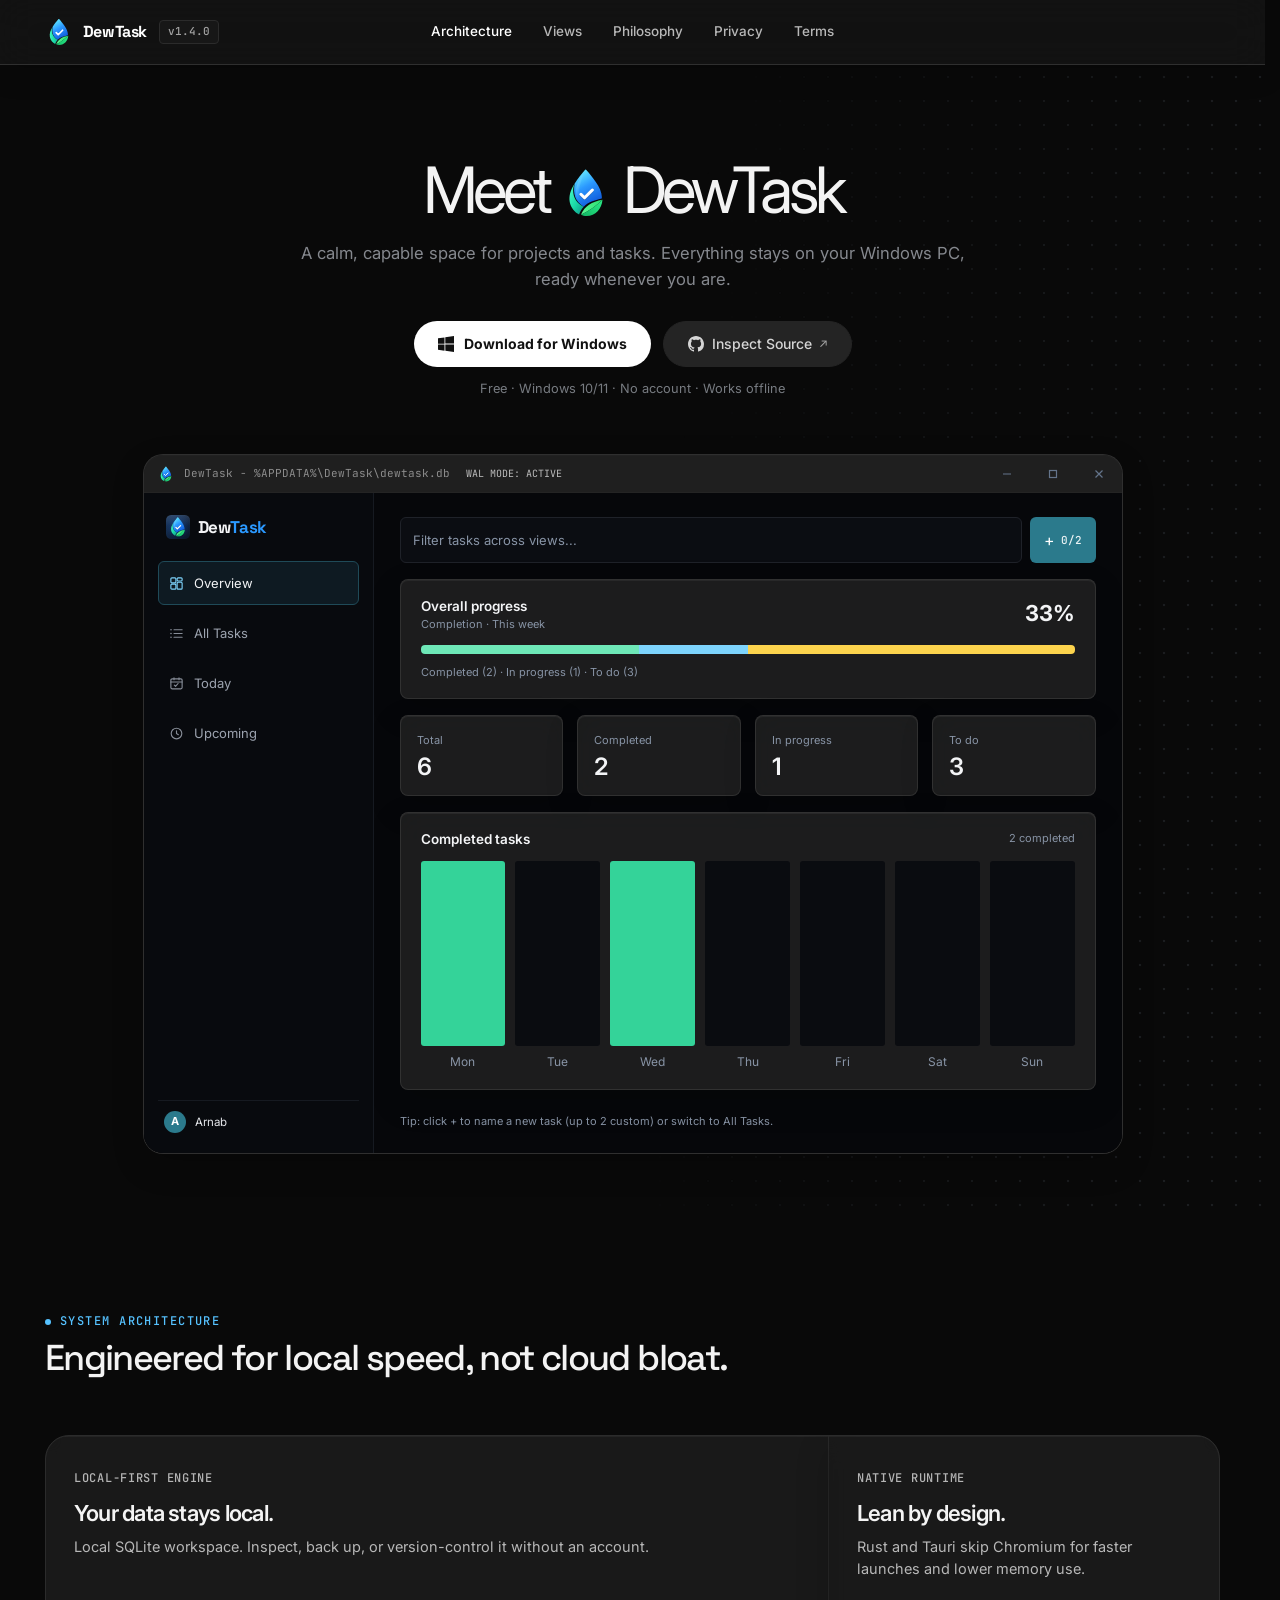
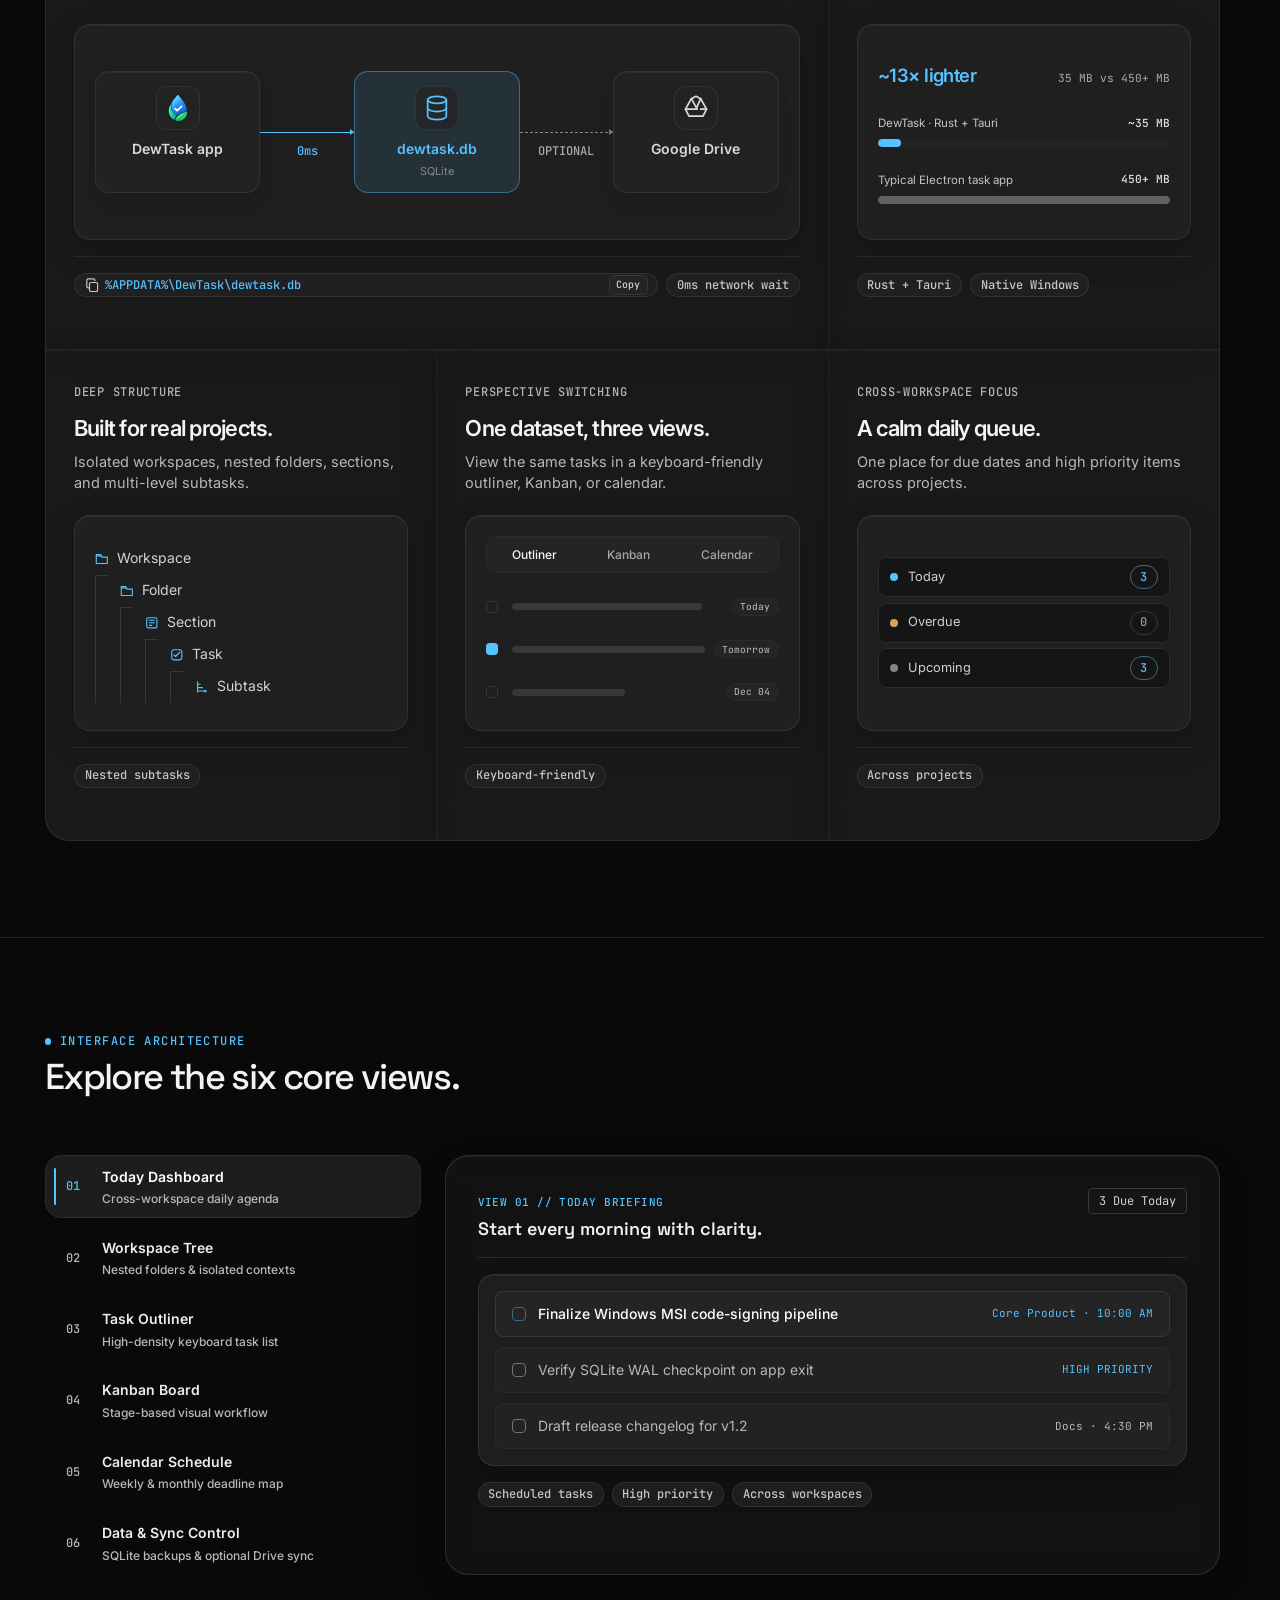
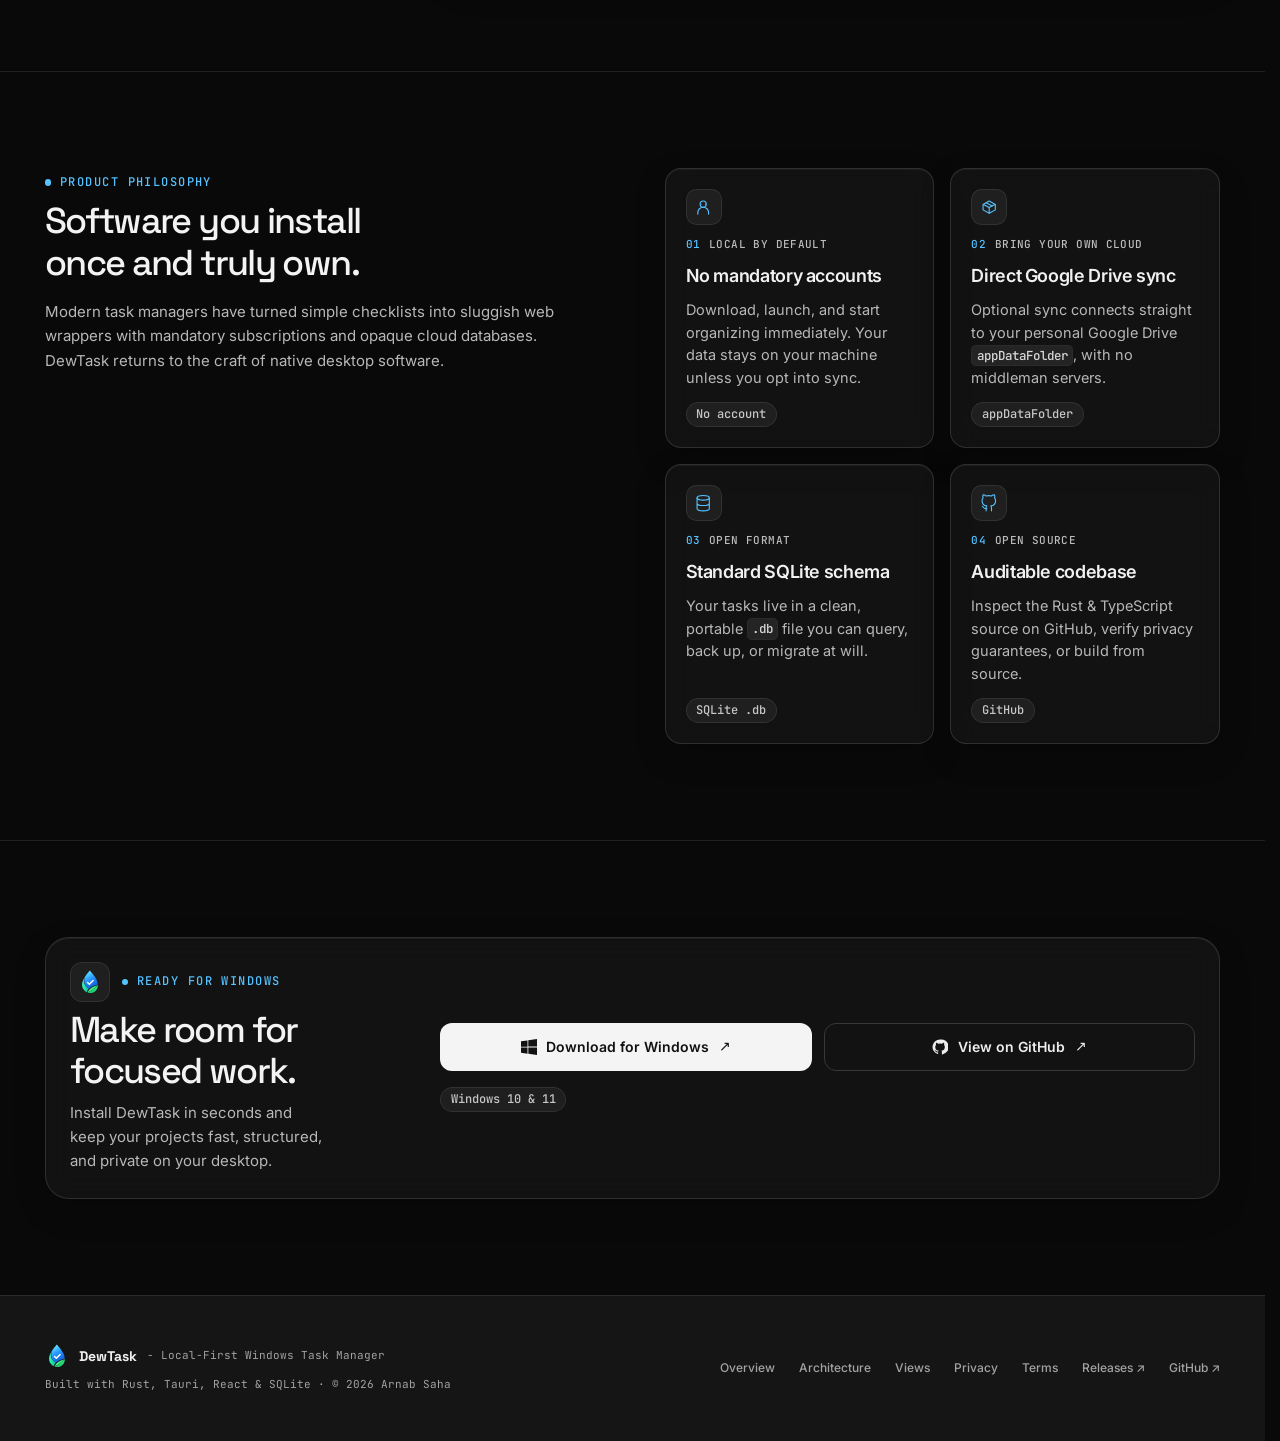
==== commit 943c6b1a: "design updates for dewtask webpage" ====
--- a/dewtask/index.html
+++ b/dewtask/index.html
@@ -3,16 +3,29 @@
 <head>
   <meta charset="UTF-8">
   <meta name="viewport" content="width=device-width, initial-scale=1.0">
-  <meta name="theme-color" content="#06080c">
+  <meta name="theme-color" content="#090909">
   <meta name="description" content="DewTask is a fast, offline-first Windows task manager built with Rust, Tauri, and local SQLite for managing complex projects without cloud lock-in.">
+  <link rel="canonical" href="https://arnabsaha7.github.io/dewtask/">
+
+  <!-- Open Graph (Facebook, LinkedIn, WhatsApp, Slack, Discord, iMessage) -->
   <meta property="og:type" content="website">
+  <meta property="og:site_name" content="DewTask">
   <meta property="og:url" content="https://arnabsaha7.github.io/dewtask/">
   <meta property="og:title" content="DewTask">
   <meta property="og:description" content="Offline-first Windows task manager built with Rust, Tauri, and local SQLite for structured workspaces and zero-latency execution.">
-  <meta property="og:image" content="https://arnabsaha7.github.io/dewtask/assets/dewtask-dashboard.png">
+  <meta property="og:image" content="https://arnabsaha7.github.io/dewtask/assets/dewtask-preview-card.png">
+  <meta property="og:image:type" content="image/png">
+  <meta property="og:image:width" content="1200">
+  <meta property="og:image:height" content="630">
+  <meta property="og:image:alt" content="DewTask, an offline-first Windows task manager. Think in projects. Own every task locally.">
+
+  <!-- Twitter / X -->
   <meta name="twitter:card" content="summary_large_image">
   <meta name="twitter:title" content="DewTask">
   <meta name="twitter:description" content="Offline-first Windows task manager built with Rust, Tauri, and local SQLite for structured workspaces and zero-latency execution.">
+  <meta name="twitter:image" content="https://arnabsaha7.github.io/dewtask/assets/dewtask-preview-card.png">
+  <meta name="twitter:image:alt" content="DewTask, an offline-first Windows task manager. Think in projects. Own every task locally.">
+
   <title>DewTask</title>
 
   <script type="application/ld+json">
@@ -22,25 +35,12 @@
   <link rel="preconnect" href="https://fonts.googleapis.com">
   <link rel="preconnect" href="https://fonts.gstatic.com" crossorigin>
   <link href="https://fonts.googleapis.com/css2?family=Inter:wght@400;500;600;700&family=JetBrains+Mono:wght@400;500;600&family=Space+Grotesk:wght@600;700&display=swap" rel="stylesheet">
-  <meta name="color-scheme" content="dark light">
-  <script>
-    /* Apply saved (or system) theme before first paint (no dark/light flash). */
-    (function () {
-      var t = null;
-      try { t = localStorage.getItem('dewtask-theme'); } catch (e) {}
-      if (t !== 'light' && t !== 'dark') {
-        t = window.matchMedia && matchMedia('(prefers-color-scheme: light)').matches ? 'light' : 'dark';
-      }
-      var r = document.documentElement;
-      r.dataset.theme = t;
-      r.classList.toggle('light', t === 'light');
-      r.classList.toggle('dark', t !== 'light');
-    })();
-  </script>
+  <meta name="color-scheme" content="dark">
   <link rel="icon" href="assets/dewtask-icon-dark.svg">
   <link rel="stylesheet" href="./assets/tailwind.css">
   <link rel="stylesheet" href="./styles.css">
   <link rel="stylesheet" href="./css/dewtask-sandbox.css">
+  <link rel="stylesheet" href="./css/site-refresh.css">
 </head>
 
 <body data-page="home" class="min-h-screen bg-surface-base font-sans text-slate-300 antialiased">
@@ -54,23 +54,61 @@
     <!-- FULL-WIDTH ARCHITECTURAL HERO -->
     <section class="hero-stage w-full border-b section-rule">
       <div class="site-container pb-12 pt-8 sm:pt-12 lg:pb-20 lg:pt-14">
-        <!-- Hero: badge, headline, benefit copy, then CTAs directly beneath -->
+        <!-- Hero: headline, benefit copy, then CTAs directly beneath -->
         <div class="hero-layout">
           <div class="hero-copy">
-            <div class="mb-5 inline-flex items-center gap-2 rounded border border-surface-borderBright/80 bg-surface-elevated/90 px-3 py-1 font-mono text-[11px] text-slate-300">
-              <span class="h-1.5 w-1.5 rounded-full bg-brand-emerald" aria-hidden="true"></span>
-              <span>Offline-first</span>
-              <span class="text-slate-500">·</span>
-              <span>Windows 10/11</span>
-            </div>
-
             <h1 class="font-display text-4xl font-bold leading-[1.04] tracking-tight text-white sm:text-6xl xl:text-[4.5rem]">
-              Think in projects.<br>
-              <span class="text-brand-300">Own every task locally.</span>
+              Meet <svg class="hero-mark" viewBox="0 0 160 160" aria-hidden="true" focusable="false">
+                <defs>
+                  <linearGradient id="hero-drop-gradient" x1="35%" y1="5%" x2="70%" y2="85%">
+                    <stop offset="0%" stop-color="#5CE1FF"/><stop offset="45%" stop-color="#2B99FF"/><stop offset="100%" stop-color="#1463E0"/>
+                  </linearGradient>
+                  <linearGradient id="hero-drop-highlight" x1="20%" y1="15%" x2="60%" y2="75%">
+                    <stop offset="0%" stop-color="#8CEBFF" stop-opacity=".8"/><stop offset="100%" stop-color="#2B99FF" stop-opacity="0"/>
+                  </linearGradient>
+                  <linearGradient id="hero-leaf-left" x1="15%" y1="20%" x2="75%" y2="95%">
+                    <stop offset="0%" stop-color="var(--logo-leaf-1)"/><stop offset="55%" stop-color="var(--logo-leaf-2)"/><stop offset="100%" stop-color="var(--logo-leaf-3)"/>
+                  </linearGradient>
+                  <linearGradient id="hero-leaf-top" x1="0%" y1="60%" x2="100%" y2="20%">
+                    <stop offset="0%" stop-color="var(--logo-leaf-4)"/><stop offset="100%" stop-color="var(--logo-leaf-5)"/>
+                  </linearGradient>
+                  <linearGradient id="hero-leaf-bottom" x1="10%" y1="90%" x2="95%" y2="25%">
+                    <stop offset="0%" stop-color="var(--logo-leaf-6)"/><stop offset="50%" stop-color="var(--logo-leaf-7)"/><stop offset="100%" stop-color="var(--logo-leaf-8)"/>
+                  </linearGradient>
+                  <linearGradient id="hero-mark-shine-gradient" x1="0" y1="0" x2="1" y2="0">
+                    <stop offset="0" stop-color="#fff" stop-opacity="0"/><stop offset=".5" stop-color="#fff" stop-opacity=".38"/><stop offset="1" stop-color="#fff" stop-opacity="0"/>
+                  </linearGradient>
+                  <clipPath id="hero-mark-drop-clip">
+                    <path d="M 97 22 C 99 19.5, 101 19.5, 103 22 C 118 40, 152 77, 152 108 C 152 110, 151.8 111.5, 151.5 113 C 134 117, 108 124, 94 139 C 66 123, 59 97, 65 65 C 74 50, 87 34, 97 22 Z"/>
+                  </clipPath>
+                  <filter id="hero-mark-check-shadow" x="-20%" y="-20%" width="140%" height="140%">
+                    <feDropShadow dx="0" dy="2" stdDeviation="2.5" flood-color="#021B4A" flood-opacity=".5"/>
+                  </filter>
+                </defs>
+                <g transform="translate(-21 -15)">
+                  <ellipse class="hero-mark__ripple" cx="100" cy="148" rx="12" ry="3.5" fill="none" stroke="#8CEBFF" stroke-width="1.5"/>
+                  <g class="hero-mark__leaf-sway">
+                    <g class="hero-mark__leaf-enter">
+                      <path d="M 65 65 C 51 86, 46 105, 49 124 C 52 142, 65 157, 79 164 C 82 155, 87 146, 94 139 C 71 128, 60 109, 60 87 C 60 79, 62 72, 65 65 Z" fill="url(#hero-leaf-left)"/>
+                      <path d="M 65 65 C 60 85, 62 118, 94 139 C 96 137, 98 135, 100 133 C 68 114, 64 85, 68 61 Z" fill="#04384B" opacity=".45"/>
+                      <path d="M 85 165 C 96 138, 120 123, 154 117 C 135 135, 112 153, 85 165 Z" fill="url(#hero-leaf-top)"/>
+                      <path d="M 85 165 C 112 153, 135 135, 154 117 C 152 146, 132 169, 103 169 C 96 169, 90 167.5, 85 165 Z" fill="url(#hero-leaf-bottom)"/>
+                    </g>
+                  </g>
+                  <g class="hero-mark__drop-enter">
+                    <g class="hero-mark__drop-float">
+                      <path d="M 97 22 C 99 19.5, 101 19.5, 103 22 C 118 40, 152 77, 152 108 C 152 110, 151.8 111.5, 151.5 113 C 134 117, 108 124, 94 139 C 66 123, 59 97, 65 65 C 74 50, 87 34, 97 22 Z" fill="url(#hero-drop-gradient)"/>
+                      <path d="M 98 25 C 85 42, 70 65, 69 91 C 68 110, 77 123, 91 132 C 81 120, 77 105, 79 88 C 81 66, 91 43, 100 25 Z" fill="url(#hero-drop-highlight)"/>
+                      <rect class="hero-mark__shine" x="-42" y="16" width="28" height="150" fill="url(#hero-mark-shine-gradient)" clip-path="url(#hero-mark-drop-clip)"/>
+                    </g>
+                  </g>
+                  <path class="hero-mark__check" d="M 85 99 L 96.5 110.5 L 121.5 85.5" fill="none" stroke="#FFFFFF" stroke-width="9.5" stroke-linecap="round" stroke-linejoin="round" filter="url(#hero-mark-check-shadow)"/>
+                </g>
+              </svg> DewTask
             </h1>
 
             <p class="hero-description">
-              Organize work into projects, move around entirely by keyboard, and keep every task on your own machine. No account, no cloud.
+              A calm, capable space for projects and tasks. Everything stays on your Windows PC, ready whenever you are.
             </p>
 
             <div class="hero-actions">
@@ -102,9 +140,9 @@
             <!-- Authentic Windows 11 Titlebar -->
             <div class="win11-titlebar">
               <div class="flex items-center gap-2.5 min-w-0">
-                <img src="assets/dewtask-icon-dark.svg" alt="" class="h-4 w-4 shrink-0 rounded-sm">
+                <svg viewBox="0 0 160 160" width="16" height="16" aria-hidden="true" focusable="false" class="h-4 w-4 shrink-0 rounded-sm"><defs><linearGradient id="app-drop" x1="35%" y1="5%" x2="70%" y2="85%"><stop stop-color="#5CE1FF"/><stop offset="45%" stop-color="#2B99FF"/><stop offset="100%" stop-color="#1463E0"/></linearGradient><linearGradient id="app-leaf-a"><stop stop-color="var(--logo-leaf-1)"/><stop offset="55%" stop-color="var(--logo-leaf-2)"/><stop offset="100%" stop-color="var(--logo-leaf-3)"/></linearGradient><linearGradient id="app-leaf-b"><stop stop-color="var(--logo-leaf-4)"/><stop offset="100%" stop-color="var(--logo-leaf-5)"/></linearGradient><linearGradient id="app-leaf-c"><stop stop-color="var(--logo-leaf-6)"/><stop offset="50%" stop-color="var(--logo-leaf-7)"/><stop offset="100%" stop-color="var(--logo-leaf-8)"/></linearGradient></defs><g transform="translate(-21 -15)"><path d="M65 65C51 86 46 105 49 124c3 18 16 33 30 40 3-9 8-18 15-25-23-11-34-30-34-52 0-8 2-15 5-22z" fill="url(#app-leaf-a)"/><path d="M97 22c2-2.5 4-2.5 6 0 15 18 49 55 49 86 0 2-.2 3.5-.5 5-17.5 4-43.5 11-57.5 26-28-16-35-42-29-74 9-15 22-31 32-43z" fill="url(#app-drop)"/><path d="M85 165c11-27 35-42 69-48-19 18-42 36-69 48z" fill="url(#app-leaf-b)"/><path d="M85 165c27-12 50-30 69-48-2 29-22 52-51 52-7 0-13-1.5-18-4z" fill="url(#app-leaf-c)"/><path d="m85 99 11.5 11.5 25-25.5" fill="none" stroke="#fff" stroke-width="9.5" stroke-linecap="round" stroke-linejoin="round"/></g></svg>
                 <span class="truncate font-mono text-[11px] text-slate-400">DewTask - %APPDATA%\DewTask\dewtask.db</span>
-                <span class="hidden shrink-0 rounded bg-brand-emerald/15 px-1.5 py-0.5 font-mono text-[10px] text-brand-emerald sm:inline-block">WAL MODE: ACTIVE</span>
+                <span class="hidden shrink-0 rounded bg-brand-400/15 px-1.5 py-0.5 font-mono text-[10px] text-accent-soft sm:inline-block">WAL MODE: ACTIVE</span>
               </div>
               <div class="win11-controls" aria-hidden="true">
                 <span class="win11-control-btn">
@@ -119,8 +157,100 @@
               </div>
             </div>
 
-            <!-- Interactive Sandbox Mount -->
-            <div class="relative bg-surface-base" data-dewtask-sandbox></div>
+            <!-- Keep the preview markup inline so it also works from a local file. -->
+            <div class="relative bg-surface-base" data-dewtask-sandbox>
+            <svg width="0" height="0" style="position:absolute" aria-hidden="true">
+              <symbol id="dewIcon" viewBox="0 0 512 512">
+                <defs>
+                  <linearGradient id="bgSurfaceDark" x1="0%" y1="0%" x2="100%" y2="100%"><stop offset="0%" stop-color="#1B3A63"/><stop offset="55%" stop-color="#0F2340"/><stop offset="100%" stop-color="#091527"/></linearGradient>
+                  <radialGradient id="markGlow" cx="50%" cy="46%" r="52%"><stop offset="0%" stop-color="#2B99FF" stop-opacity="0.42"/><stop offset="55%" stop-color="#1463E0" stop-opacity="0.14"/><stop offset="100%" stop-color="#1463E0" stop-opacity="0"/></radialGradient>
+                  <linearGradient id="sheen" x1="0%" y1="0%" x2="0%" y2="100%"><stop offset="0%" stop-color="#FFFFFF" stop-opacity="0.10"/><stop offset="45%" stop-color="#FFFFFF" stop-opacity="0"/></linearGradient>
+                  <linearGradient id="rim" x1="0%" y1="0%" x2="0%" y2="100%"><stop offset="0%" stop-color="#FFFFFF" stop-opacity="0.30"/><stop offset="50%" stop-color="#FFFFFF" stop-opacity="0.04"/><stop offset="100%" stop-color="#FFFFFF" stop-opacity="0.10"/></linearGradient>
+                  <linearGradient id="dropGradDark" x1="35%" y1="5%" x2="70%" y2="85%"><stop offset="0%" stop-color="#5CE1FF"/><stop offset="45%" stop-color="#2B99FF"/><stop offset="100%" stop-color="#1463E0"/></linearGradient>
+                  <linearGradient id="dropHighlightDark" x1="20%" y1="15%" x2="60%" y2="75%"><stop offset="0%" stop-color="#8CEBFF" stop-opacity="0.8"/><stop offset="100%" stop-color="#2B99FF" stop-opacity="0"/></linearGradient>
+                  <linearGradient id="leftLeafGradDark" x1="15%" y1="20%" x2="75%" y2="95%"><stop offset="0%" stop-color="var(--logo-leaf-1)"/><stop offset="55%" stop-color="var(--logo-leaf-2)"/><stop offset="100%" stop-color="var(--logo-leaf-3)"/></linearGradient>
+                  <linearGradient id="leafTopGradDark" x1="0%" y1="60%" x2="100%" y2="20%"><stop offset="0%" stop-color="var(--logo-leaf-4)"/><stop offset="100%" stop-color="var(--logo-leaf-5)"/></linearGradient>
+                  <linearGradient id="leafBotGradDark" x1="10%" y1="90%" x2="95%" y2="25%"><stop offset="0%" stop-color="var(--logo-leaf-6)"/><stop offset="50%" stop-color="var(--logo-leaf-7)"/><stop offset="100%" stop-color="var(--logo-leaf-8)"/></linearGradient>
+                  <filter id="appDropShadowDark" x="-25%" y="-25%" width="150%" height="150%"><feDropShadow dx="0" dy="4" stdDeviation="5" flood-color="#020813" flood-opacity="0.5"/></filter>
+                  <filter id="checkShadowDark" x="-20%" y="-20%" width="140%" height="140%"><feDropShadow dx="0" dy="1.5" stdDeviation="1.6" flood-color="#021B4A" flood-opacity="0.5"/></filter>
+                </defs>
+                <rect width="512" height="512" rx="112" fill="url(#bgSurfaceDark)"/>
+                <rect width="512" height="512" rx="112" fill="url(#markGlow)"/>
+                <rect width="512" height="512" rx="112" fill="url(#sheen)"/>
+                <rect x="1" y="1" width="510" height="510" rx="111" fill="none" stroke="url(#rim)" stroke-width="2"/>
+                <g transform="translate(-23.1, -9.2) scale(2.75)" filter="url(#appDropShadowDark)">
+                  <path d="M 65 65 C 51 86, 46 105, 49 124 C 52 142, 65 157, 79 164 C 82 155, 87 146, 94 139 C 71 128, 60 109, 60 87 C 60 79, 62 72, 65 65 Z" fill="url(#leftLeafGradDark)"/>
+                  <path d="M 65 65 C 60 85, 62 118, 94 139 C 96 137, 98 135, 100 133 C 68 114, 64 85, 68 61 Z" fill="#04384B" opacity="0.45"/>
+                  <path d="M 97 22 C 99 19.5, 101 19.5, 103 22 C 118 40, 152 77, 152 108 C 152 110, 151.8 111.5, 151.5 113 C 134 117, 108 124, 94 139 C 66 123, 59 97, 65 65 C 74 50, 87 34, 97 22 Z" fill="url(#dropGradDark)"/>
+                  <path d="M 98 25 C 85 42, 70 65, 69 91 C 68 110, 77 123, 91 132 C 81 120, 77 105, 79 88 C 81 66, 91 43, 100 25 Z" fill="url(#dropHighlightDark)"/>
+                  <path d="M 85 165 C 96 138, 120 123, 154 117 C 135 135, 112 153, 85 165 Z" fill="url(#leafTopGradDark)"/>
+                  <path d="M 85 165 C 112 153, 135 135, 154 117 C 152 146, 132 169, 103 169 C 96 169, 90 167.5, 85 165 Z" fill="url(#leafBotGradDark)"/>
+                  <path d="M 85 99 L 96.5 110.5 L 121.5 85.5" fill="none" stroke="#FFFFFF" stroke-width="9.5" stroke-linecap="round" stroke-linejoin="round" filter="url(#checkShadowDark)"/>
+                </g>
+              </symbol>
+            </svg>
+            
+            <div class="dw" id="dw" role="region" aria-label="DewTask interactive preview. Change task status, add up to 2 custom tasks, or delete tasks.">
+              <nav class="dwn" id="dwNav" aria-label="DewTask views">
+                <div class="dwl">
+                  <svg viewBox="0 0 512 512" aria-hidden="true"><use href="#dewIcon"/></svg>
+                  <span>Dew<i>Task</i></span>
+                </div>
+                <button type="button" data-v="overview" class="on" aria-pressed="true">
+                  <svg viewBox="0 0 24 24" fill="none" stroke="currentColor" stroke-width="1.8" stroke-linecap="round" stroke-linejoin="round" aria-hidden="true"><rect x="3" y="3" width="8" height="8" rx="1.5"/><rect x="13" y="3" width="8" height="5" rx="1.5"/><rect x="13" y="10" width="8" height="11" rx="1.5"/><rect x="3" y="13" width="8" height="8" rx="1.5"/></svg>
+                  <span>Overview</span>
+                </button>
+                <button type="button" data-v="all" aria-pressed="false">
+                  <svg viewBox="0 0 24 24" fill="none" stroke="currentColor" stroke-width="1.8" stroke-linecap="round" aria-hidden="true"><path d="M8 6h13M8 12h13M8 18h13"/><circle cx="3.2" cy="6" r="1.3" fill="currentColor" stroke="none"/><circle cx="3.2" cy="12" r="1.3" fill="currentColor" stroke="none"/><circle cx="3.2" cy="18" r="1.3" fill="currentColor" stroke="none"/></svg>
+                  <span>All Tasks</span>
+                </button>
+                <button type="button" data-v="today" aria-pressed="false">
+                  <svg viewBox="0 0 24 24" fill="none" stroke="currentColor" stroke-width="1.8" stroke-linecap="round" stroke-linejoin="round" aria-hidden="true"><rect x="3" y="4.5" width="18" height="16" rx="2"/><path d="M3 9.5h18M8 3v3M16 3v3"/><path d="m8.5 14.5 2 2 4-4.5"/></svg>
+                  <span>Today</span>
+                </button>
+                <button type="button" data-v="upcoming" aria-pressed="false">
+                  <svg viewBox="0 0 24 24" fill="none" stroke="currentColor" stroke-width="1.8" stroke-linecap="round" stroke-linejoin="round" aria-hidden="true"><circle cx="12" cy="12" r="8.5"/><path d="M12 7.5V12l3 2"/></svg>
+                  <span>Upcoming</span>
+                </button>
+                <div class="dwu"><b>A</b><span>Arnab</span></div>
+              </nav>
+            
+              <div class="dwm">
+                <div class="dwt">
+                  <input id="dwq" type="text" placeholder="Filter tasks across views..." aria-label="Filter tasks" autocomplete="off">
+                  <button type="button" class="dwadd" id="dwAddBtn" aria-label="Open new task popup" aria-expanded="false" title="Create new task (Max 2 custom)">
+                    <span>+</span>
+                    <small id="dwQuota">0/2</small>
+                  </button>
+                </div>
+            
+                <!-- Compact Popup Modal for Naming & Adding a Task -->
+                <div class="dw-pop" id="dwPop" hidden role="dialog" aria-modal="false" aria-label="Create new task">
+                  <form id="dwForm" class="dw-pop-box">
+                    <div class="dw-pop-head">
+                      <span>NEW TASK</span>
+                      <span class="dw-pop-lim" id="dwPopLim">2 slots left</span>
+                    </div>
+                    <input id="dwNewTitle" type="text" maxlength="48" placeholder="Enter task name (e.g. Benchmark SQLite WAL)" required autocomplete="off">
+                    <div class="dw-pop-row">
+                      <select id="dwNewTag" aria-label="Workspace tag">
+                        <option value="DewTask">Workspace: DewTask</option>
+                        <option value="Backend">Workspace: Backend</option>
+                        <option value="R&D">Workspace: R&amp;D</option>
+                      </select>
+                      <div class="dw-pop-actions">
+                        <button type="button" class="dw-btn-cancel" id="dwCancel">Cancel</button>
+                        <button type="submit" class="dw-btn-save">Create</button>
+                      </div>
+                    </div>
+                  </form>
+                </div>
+            
+                <div id="dwBody"><noscript><small class="dw-hint">Enable JavaScript to try the interactive preview.</small></noscript></div>
+                <div id="dwToast" class="dw-toast" role="status" aria-live="polite"></div>
+              </div>
+            </div>
+            </div>
           </div>
         </div>
       </div>
@@ -129,118 +259,132 @@
     <!-- FULL-WIDTH EXPOSED 1PX ARCHITECTURAL BENTO GRID -->
     <section id="features" class="w-full border-b section-rule py-16 md:py-24">
       <div class="site-container">
-        <div class="mb-10 flex flex-col gap-3 lg:mb-14">
-          <p class="font-mono text-xs font-medium uppercase tracking-widest text-brand-400">System Architecture</p>
-          <h2 class="font-display text-3xl font-bold tracking-tight text-white sm:text-4xl">
+        <div class="section-heading mb-10 flex flex-col gap-3 lg:mb-14">
+          <p class="section-eyebrow font-mono text-xs font-medium uppercase tracking-widest text-brand-400">System Architecture</p>
+          <h2 class="section-title font-display text-3xl font-bold tracking-tight text-white sm:text-4xl">
             Engineered for local speed, not cloud bloat.
           </h2>
-          <p class="max-w-2xl text-sm leading-relaxed text-slate-400 sm:text-base">
-            Every action reads and writes directly to a local SQLite database on your machine, delivering sub-millisecond transitions even without Wi-Fi.
-          </p>
         </div>
 
-        <!-- 1px Hairline Grid -->
-        <div class="structural-grid grid grid-cols-1 rounded-xl overflow-hidden md:grid-cols-12">
-          <!-- Cell 1: Local SQLite Ownership -->
-          <article class="structural-cell flex flex-col justify-between p-6 sm:p-9 md:col-span-7">
-            <div>
-              <div class="flex items-center justify-between gap-2">
-                <span class="font-mono text-[11px] uppercase tracking-wider text-brand-400">Local-First Engine</span>
-                <span class="rounded border border-surface-border bg-surface-elevated px-2 py-0.5 font-mono text-[11px] text-slate-400">0ms Network Wait</span>
-              </div>
-              <h3 class="mt-4 font-display text-2xl font-bold text-white">Direct SQLite storage on your disk.</h3>
-              <p class="mt-2.5 max-w-xl text-sm leading-relaxed text-slate-400">
-                DewTask never holds your projects hostage behind a mandatory web login. Your entire workspace hierarchy lives inside a standard SQLite file that you can inspect, back up, or version-control anytime.
-              </p>
-            </div>
-
-            <div class="mt-8 rounded-lg border border-surface-border bg-surface-deep p-4 font-mono text-xs">
-              <div class="flex items-center justify-between text-[11px] text-slate-400 pb-2 border-b border-surface-border">
-                <span>LOCAL DATABASE PATH</span>
-                <span class="text-brand-emerald">● READ/WRITE LOCAL</span>
-              </div>
-              <div class="mt-2.5 flex flex-wrap items-center justify-between gap-2 text-slate-300">
-                <code class="text-brand-300 select-all break-all">%APPDATA%\DewTask\dewtask.db</code>
-                <span class="text-[11px] text-slate-400">Optional sync → Google Drive appDataFolder</span>
-              </div>
+        <div class="arch-grid">
+          <article class="arch-cell">
+            <div class="arch-copy">
+              <div class="arch-eyebrow"><span>Local-first engine</span></div>
+              <h3 class="arch-title">Your data stays local.</h3>
+              <p class="arch-description">Local SQLite workspace. Inspect, back up, or <span class="nowrap">version-control</span> it without an account.</p>
+            </div>
+            <div class="arch-visual storage-flow" role="img" aria-label="DewTask app stores tasks in a local SQLite database, with optional sync to Google Drive.">
+              <div class="storage-node">
+                <span class="storage-icon-tile"><img src="assets/dewtask-icon-dark.svg" alt="" aria-hidden="true" width="28" height="28"></span>
+                <span>DewTask app</span>
+              </div>
+              <div class="storage-link"><span>0ms</span></div>
+              <div class="storage-node is-primary">
+                <span class="storage-icon-tile"><svg viewBox="0 0 24 24" aria-hidden="true"><ellipse cx="12" cy="5" rx="8" ry="3"/><path d="M4 5v14c0 1.7 3.6 3 8 3s8-1.3 8-3V5M4 12c0 1.7 3.6 3 8 3s8-1.3 8-3"/></svg></span>
+                <span>dewtask.<wbr>db</span><small>SQLite</small>
+              </div>
+              <div class="storage-link is-optional"><span>optional</span></div>
+              <div class="storage-node">
+                <span class="storage-icon-tile"><svg viewBox="0 0 24 24" aria-hidden="true"><path d="m8 4 4-2 4 2 5 9-3 6H6l-3-6z"/><path d="m8 4 5 9m3-9-4 9M3 13h10m3 0h5"/></svg></span>
+                <span>Google Drive</span>
+              </div>
+            </div>
+            <div class="arch-footer">
+              <div class="arch-pill path-chip" title="%APPDATA%\DewTask\dewtask.db">
+                <svg viewBox="0 0 16 16" aria-hidden="true"><rect x="5" y="5" width="9" height="10" rx="1.5"/><path d="M11 3V2.5A1.5 1.5 0 0 0 9.5 1h-6A1.5 1.5 0 0 0 2 2.5v7A1.5 1.5 0 0 0 3.5 11H4"/></svg>
+                <code>%APPDATA%\DewTask\dewtask.db</code>
+                <button class="copy-action" type="button" data-copy-path="%APPDATA%\DewTask\dewtask.db" title="Copy database path" aria-label="Copy database path"><span data-copy-label aria-live="polite">Copy</span></button>
+              </div>
+              <span class="arch-pill">0ms network wait</span>
             </div>
           </article>
 
-          <!-- Cell 2: Native Tauri Stack -->
-          <article class="structural-cell flex flex-col justify-between p-6 sm:p-9 md:col-span-5">
-            <div>
-              <div class="flex items-center justify-between gap-2">
-                <span class="font-mono text-[11px] uppercase tracking-wider text-brand-teal">Native Runtime</span>
-                <span class="font-mono text-[11px] text-slate-400">Rust + Tauri</span>
-              </div>
-              <h3 class="mt-4 font-display text-2xl font-bold text-white">Lightweight Windows footprint.</h3>
-              <p class="mt-2.5 text-sm leading-relaxed text-slate-400">
-                By pairing a Rust backend with Tauri instead of bundling a full Chromium browser, DewTask launches cold in a fraction of a second and stays light on RAM.
-              </p>
-            </div>
-
-            <div class="mt-8 space-y-2.5 font-mono text-xs">
-              <div class="rounded border border-surface-border bg-surface-deep p-3">
-                <div class="flex justify-between text-[11px] text-slate-300">
-                  <span>DewTask (Rust + Tauri)</span>
-                  <span class="text-brand-emerald">~35 MB RAM</span>
-                </div>
-                <div class="mt-2 h-1.5 w-full rounded-full bg-surface-card">
-                  <div class="h-1.5 w-[14%] rounded-full bg-brand-emerald"></div>
-                </div>
-              </div>
-              <div class="rounded border border-surface-border bg-surface-deep/50 p-3">
-                <div class="flex justify-between text-[11px] text-slate-400">
-                  <span>Typical Electron Task App</span>
-                  <span>~450+ MB RAM</span>
-                </div>
-                <div class="mt-2 h-1.5 w-full rounded-full bg-surface-card">
-                  <div class="h-1.5 w-[82%] rounded-full bg-slate-700"></div>
-                </div>
-              </div>
-            </div>
+          <article class="arch-cell">
+            <div class="arch-copy">
+              <div class="arch-eyebrow"><span>Native runtime</span></div>
+              <h3 class="arch-title">Lean by design.</h3>
+              <p class="arch-description">Rust and Tauri skip Chromium for faster launches and lower memory use.</p>
+            </div>
+            <div class="arch-visual ram-visual" role="img" aria-label="DewTask uses about 35 megabytes of RAM compared with 450 or more megabytes for a typical Electron task app, about thirteen times less.">
+              <div class="ram-callout"><strong>~13× lighter</strong><span>35 MB vs 450+ MB</span></div>
+              <div class="ram-row">
+                <div class="ram-label"><span>DewTask · Rust + Tauri</span><strong>~35 MB</strong></div>
+                <div class="ram-track"><span class="ram-fill is-accent" style="width: 7.8%"></span></div>
+              </div>
+              <div class="ram-row">
+                <div class="ram-label"><span>Typical Electron task app</span><strong>450+ MB</strong></div>
+                <div class="ram-track"><span class="ram-fill" style="width: 100%"></span></div>
+              </div>
+            </div>
+            <div class="arch-footer"><span class="arch-pill">Rust + Tauri</span><span class="arch-pill">Native Windows</span></div>
           </article>
 
-          <!-- Cell 3: Project Hierarchy -->
-          <article class="structural-cell flex flex-col justify-between p-6 sm:p-8 md:col-span-4">
-            <div>
-              <span class="font-mono text-[11px] uppercase tracking-wider text-brand-300">Deep Structure</span>
-              <h3 class="mt-3 font-display text-xl font-bold text-white">Built for real projects, not flat lists.</h3>
-              <p class="mt-2 text-sm leading-relaxed text-slate-400">
-                Separate work into isolated Workspaces, nested Folders, Sections, and multi-level Subtask trees.
-              </p>
-            </div>
-            <div class="mt-6 border-t border-surface-border pt-4 font-mono text-xs text-slate-400">
-              Workspace <span class="text-brand-400">→</span> Folder <span class="text-brand-400">→</span> Task <span class="text-brand-400">→</span> Subtask
-            </div>
+          <article class="arch-cell">
+            <div class="arch-copy">
+              <div class="arch-eyebrow"><span>Deep structure</span></div>
+              <h3 class="arch-title">Built for real projects.</h3>
+              <p class="arch-description">Isolated workspaces, nested folders, sections, and multi-level subtasks.</p>
+            </div>
+            <ul class="arch-visual project-tree" aria-label="Workspace, Folder, Section, Task, Subtask">
+              <li>
+                <div class="tree-label"><svg viewBox="0 0 16 16" aria-hidden="true"><path d="M1.5 4.5h5l1.5 1.5h6.5v7.5h-13z"/><path d="M1.5 4.5V3h5l1.5 1.5"/></svg><span>Workspace</span></div>
+                <ul><li>
+                  <div class="tree-label"><svg viewBox="0 0 16 16" aria-hidden="true"><path d="M1.5 4.5h5l1.5 1.5h6.5v7.5h-13z"/><path d="M1.5 4.5V3h5l1.5 1.5"/></svg><span>Folder</span></div>
+                  <ul><li>
+                    <div class="tree-label"><svg viewBox="0 0 16 16" aria-hidden="true"><rect x="2" y="2" width="12" height="12" rx="2"/><path d="M5 5h6M5 8h6M5 11h3"/></svg><span>Section</span></div>
+                    <ul><li>
+                      <div class="tree-label"><svg viewBox="0 0 16 16" aria-hidden="true"><rect x="2" y="2" width="12" height="12" rx="3"/><path d="m4.5 8 2 2 5-5"/></svg><span>Task</span></div>
+                      <ul><li><div class="tree-label"><svg viewBox="0 0 16 16" aria-hidden="true"><path d="M3 2v12m0-9h3m-3 4h6m-6 4h9"/><circle cx="12" cy="13" r="1"/></svg><span>Subtask</span></div></li></ul>
+                    </li></ul>
+                  </li></ul>
+                </li></ul>
+              </li>
+            </ul>
+            <div class="arch-footer"><span class="arch-pill">Nested subtasks</span></div>
           </article>
 
-          <!-- Cell 4: Multi-View Switching -->
-          <article class="structural-cell flex flex-col justify-between p-6 sm:p-8 md:col-span-4">
-            <div>
-              <span class="font-mono text-[11px] uppercase tracking-wider text-brand-emerald">Perspective Switching</span>
-              <h3 class="mt-3 font-display text-xl font-bold text-white">One dataset, three execution modes.</h3>
-              <p class="mt-2 text-sm leading-relaxed text-slate-400">
-                Flip between a high-density Task Outliner, drag-and-drop Kanban columns, and a monthly Calendar timeline.
-              </p>
-            </div>
-            <div class="mt-6 border-t border-surface-border pt-4 font-mono text-xs text-slate-400">
-              OUTLINER <span class="mx-1.5 text-slate-500">/</span> KANBAN <span class="mx-1.5 text-slate-500">/</span> CALENDAR
-            </div>
+          <article class="arch-cell">
+            <div class="arch-copy">
+              <div class="arch-eyebrow"><span>Perspective switching</span></div>
+              <h3 class="arch-title">One dataset, three views.</h3>
+              <p class="arch-description">View the same tasks in a keyboard-friendly outliner, Kanban, or calendar.</p>
+            </div>
+            <div class="arch-visual view-switcher">
+              <div class="arch-view-tabs" role="tablist" aria-label="Task view preview" data-architecture-tabs>
+                <button type="button" id="arch-tab-outliner" role="tab" aria-selected="true" tabindex="0" data-architecture-tab="outliner">Outliner</button>
+                <button type="button" id="arch-tab-kanban" role="tab" aria-selected="false" tabindex="-1" data-architecture-tab="kanban">Kanban</button>
+                <button type="button" id="arch-tab-calendar" role="tab" aria-selected="false" tabindex="-1" data-architecture-tab="calendar">Calendar</button>
+              </div>
+              <div class="arch-preview outliner-preview" id="arch-panel-outliner" role="tabpanel" aria-labelledby="arch-tab-outliner" tabindex="0" data-architecture-panel="outliner">
+                <span class="outliner-row"><i class="outliner-check"></i><i class="outliner-title is-long"></i><small class="outliner-date">Today</small></span>
+                <span class="outliner-row"><i class="outliner-check is-checked"></i><i class="outliner-title"></i><small class="outliner-date">Tomorrow</small></span>
+                <span class="outliner-row"><i class="outliner-check"></i><i class="outliner-title is-short"></i><small class="outliner-date">Dec 04</small></span>
+              </div>
+              <div class="arch-preview kanban-preview" id="arch-panel-kanban" role="tabpanel" aria-labelledby="arch-tab-kanban" tabindex="0" data-architecture-panel="kanban" hidden>
+                <span><i></i><i></i></span><span><i></i><i></i></span><span><i></i></span>
+              </div>
+              <div class="arch-preview calendar-preview" id="arch-panel-calendar" role="tabpanel" aria-labelledby="arch-tab-calendar" tabindex="0" data-architecture-panel="calendar" hidden>
+                <span></span><span></span><span></span><span></span><span class="is-marked"></span><span></span><span></span>
+                <span></span><span></span><span class="is-marked"></span><span></span><span></span><span></span><span></span>
+                <span></span><span></span><span></span><span></span><span></span><span class="is-marked"></span><span></span>
+                <span></span><span></span><span></span><span></span><span></span><span></span><span></span>
+              </div>
+            </div>
+            <div class="arch-footer"><span class="arch-pill">Keyboard-friendly</span></div>
           </article>
 
-          <!-- Cell 5: Today Agenda -->
-          <article class="structural-cell flex flex-col justify-between p-6 sm:p-8 md:col-span-4">
-            <div>
-              <span class="font-mono text-[11px] uppercase tracking-wider text-brand-400">Cross-Workspace Focus</span>
-              <h3 class="mt-3 font-display text-xl font-bold text-white">Unified Today briefing.</h3>
-              <p class="mt-2 text-sm leading-relaxed text-slate-400">
-                Automatically surfaces due dates and high-priority items across every project into a single calm daily queue.
-              </p>
-            </div>
-            <div class="mt-6 border-t border-surface-border pt-4 font-mono text-xs text-slate-400">
-              TODAY QUEUE <span class="mx-1.5 text-slate-500">·</span> OVERDUE <span class="mx-1.5 text-slate-500">·</span> UPCOMING
-            </div>
+          <article class="arch-cell">
+            <div class="arch-copy">
+              <div class="arch-eyebrow"><span>Cross-workspace focus</span></div>
+              <h3 class="arch-title">A calm daily queue.</h3>
+              <p class="arch-description">One place for due dates and high priority items across projects.</p>
+            </div>
+            <ul class="arch-visual daily-queue" aria-label="Sample task queue: 3 due today, 0 overdue, and 3 upcoming.">
+              <li class="queue-row"><span class="queue-dot is-today"></span><span>Today</span><strong>3</strong></li>
+              <li class="queue-row"><span class="queue-dot is-overdue"></span><span>Overdue</span><strong class="is-zero">0</strong></li>
+              <li class="queue-row"><span class="queue-dot is-upcoming"></span><span>Upcoming</span><strong>3</strong></li>
+            </ul>
+            <div class="arch-footer"><span class="arch-pill">Across projects</span></div>
           </article>
         </div>
       </div>
@@ -249,22 +393,19 @@
     <!-- INTERACTIVE WORKSPACE VIEWS -->
     <section id="views" class="w-full border-b section-rule py-16 md:py-24">
       <div class="site-container">
-        <div class="mb-8 flex flex-col gap-3 lg:mb-12">
-          <p class="font-mono text-xs font-medium uppercase tracking-widest text-brand-400">Interface Architecture</p>
-          <h2 class="font-display text-3xl font-bold tracking-tight text-white sm:text-4xl">
+        <div class="section-heading mb-10 flex flex-col gap-3 lg:mb-14">
+          <p class="section-eyebrow font-mono text-xs font-medium uppercase tracking-widest text-brand-400">Interface Architecture</p>
+          <h2 class="section-title font-display text-3xl font-bold tracking-tight text-white sm:text-4xl">
             Explore the six core views.
           </h2>
-          <p class="max-w-2xl text-sm leading-relaxed text-slate-400 sm:text-base">
-            Select any view below to inspect how DewTask structures your daily focus, hierarchy, and data controls.
-          </p>
         </div>
 
         <!-- Interactive Switcher Container -->
-        <div class="grid gap-6 lg:grid-cols-12">
+        <div class="views-layout grid items-stretch gap-6 lg:grid-cols-12">
           <!-- Left / Top Tab Bar (Swipeable on mobile, vertical list on desktop) -->
-          <div role="tablist" aria-label="Workspace views" class="no-scrollbar flex gap-2 overflow-x-auto pb-2 lg:col-span-4 lg:flex-col lg:overflow-visible lg:pb-0">
+          <div role="tablist" aria-label="Workspace views" class="view-tablist no-scrollbar flex gap-2 overflow-x-auto pb-2 lg:col-span-4 lg:flex-col lg:overflow-visible lg:pb-0">
             <button type="button" role="tab" aria-selected="true" data-view-tab="today" class="view-tab text-left">
-              <span class="font-mono text-xs text-brand-400">01</span>
+              <span class="font-mono text-xs text-slate-400">01</span>
               <div>
                 <div class="font-semibold text-white">Today Dashboard</div>
                 <div class="hidden text-xs text-slate-400 lg:block">Cross-workspace daily agenda</div>
@@ -272,7 +413,7 @@
             </button>
 
             <button type="button" role="tab" aria-selected="false" data-view-tab="workspaces" class="view-tab text-left">
-              <span class="font-mono text-xs text-brand-teal">02</span>
+              <span class="font-mono text-xs text-slate-400">02</span>
               <div>
                 <div class="font-semibold text-white">Workspace Tree</div>
                 <div class="hidden text-xs text-slate-400 lg:block">Nested folders &amp; isolated contexts</div>
@@ -280,7 +421,7 @@
             </button>
 
             <button type="button" role="tab" aria-selected="false" data-view-tab="list" class="view-tab text-left">
-              <span class="font-mono text-xs text-brand-300">03</span>
+              <span class="font-mono text-xs text-slate-400">03</span>
               <div>
                 <div class="font-semibold text-white">Task Outliner</div>
                 <div class="hidden text-xs text-slate-400 lg:block">High-density keyboard task list</div>
@@ -288,7 +429,7 @@
             </button>
 
             <button type="button" role="tab" aria-selected="false" data-view-tab="kanban" class="view-tab text-left">
-              <span class="font-mono text-xs text-brand-emerald">04</span>
+              <span class="font-mono text-xs text-slate-400">04</span>
               <div>
                 <div class="font-semibold text-white">Kanban Board</div>
                 <div class="hidden text-xs text-slate-400 lg:block">Stage-based visual workflow</div>
@@ -296,7 +437,7 @@
             </button>
 
             <button type="button" role="tab" aria-selected="false" data-view-tab="calendar" class="view-tab text-left">
-              <span class="font-mono text-xs text-brand-400">05</span>
+              <span class="font-mono text-xs text-slate-400">05</span>
               <div>
                 <div class="font-semibold text-white">Calendar Schedule</div>
                 <div class="hidden text-xs text-slate-400 lg:block">Weekly &amp; monthly deadline map</div>
@@ -313,19 +454,19 @@
           </div>
 
           <!-- Right Interactive Preview Stage -->
-          <div class="lg:col-span-8">
-            <div class="dot-matrix flex min-h-[340px] flex-col justify-between rounded-xl border border-surface-borderBright bg-surface-deep p-6 sm:p-8">
+          <div class="view-stage lg:col-span-8">
+            <div class="view-stage-panel dot-matrix h-full min-h-[420px] rounded-3xl border border-surface-border bg-surface-deep p-5 sm:p-8">
 
               <!-- Panel 01: Today -->
-              <div data-view-panel="today" class="space-y-6">
-                <div class="flex flex-wrap items-center justify-between gap-2 border-b border-surface-border pb-4">
+              <div data-view-panel="today" class="view-panel">
+                <div class="view-panel-header flex flex-wrap items-center justify-between gap-2 border-b border-surface-border pb-4">
                   <div>
                     <span class="font-mono text-[11px] text-brand-400">VIEW 01 // TODAY BRIEFING</span>
                     <h3 class="mt-1 font-display text-xl font-bold text-white">Start every morning with clarity.</h3>
                   </div>
-                  <span class="rounded border border-surface-border bg-surface-card px-2.5 py-1 font-mono text-xs text-brand-emerald">3 Due Today</span>
-                </div>
-                <div class="space-y-2.5">
+                  <span class="rounded border border-surface-border bg-surface-card px-2.5 py-1 font-mono text-xs text-brand-400">3 Due Today</span>
+                </div>
+                <div class="view-panel-preview agenda-preview">
                   <div class="flex items-center justify-between gap-3 rounded-lg border border-surface-borderBright bg-surface-card px-4 py-3 text-xs sm:text-sm">
                     <div class="flex items-center gap-3 min-w-0">
                       <span class="h-3.5 w-3.5 shrink-0 rounded border border-brand-400"></span>
@@ -338,7 +479,7 @@
                       <span class="h-3.5 w-3.5 shrink-0 rounded border border-slate-500"></span>
                       <span class="text-slate-200">Verify SQLite WAL checkpoint on app exit</span>
                     </div>
-                    <span class="shrink-0 font-mono text-[11px] text-brand-emerald">HIGH PRIORITY</span>
+                    <span class="shrink-0 font-mono text-[11px] text-brand-400">HIGH PRIORITY</span>
                   </div>
                   <div class="flex items-center justify-between gap-3 rounded-lg border border-surface-border bg-surface-card/70 px-4 py-3 text-xs sm:text-sm">
                     <div class="flex items-center gap-3 min-w-0">
@@ -348,23 +489,21 @@
                     <span class="shrink-0 font-mono text-[11px] text-slate-400">Docs · 4:30 PM</span>
                   </div>
                 </div>
-                <p class="text-xs leading-relaxed text-slate-400 sm:text-sm">
-                  Aggregates scheduled tasks, overdue items, and flagged priorities across all workspaces so nothing slips through the cracks.
-                </p>
+                <div class="view-panel-footer"><span class="view-pill">Scheduled tasks</span><span class="view-pill">High priority</span><span class="view-pill">Across workspaces</span></div>
               </div>
 
               <!-- Panel 02: Workspaces -->
-              <div data-view-panel="workspaces" class="hidden space-y-6">
-                <div class="flex flex-wrap items-center justify-between gap-2 border-b border-surface-border pb-4">
+              <div data-view-panel="workspaces" class="view-panel hidden">
+                <div class="view-panel-header flex flex-wrap items-center justify-between gap-2 border-b border-surface-border pb-4">
                   <div>
-                    <span class="font-mono text-[11px] text-brand-teal">VIEW 02 // WORKSPACE HIERARCHY</span>
+                    <span class="font-mono text-[11px] text-brand-400">VIEW 02 // WORKSPACE HIERARCHY</span>
                     <h3 class="mt-1 font-display text-xl font-bold text-white">Clean separation between contexts.</h3>
                   </div>
                   <span class="rounded border border-surface-border bg-surface-card px-2.5 py-1 font-mono text-xs text-slate-300">Unlimited Nesting</span>
                 </div>
-                <div class="grid gap-3 font-mono text-xs sm:grid-cols-2">
-                  <div class="rounded-lg border border-brand-teal/30 bg-surface-card p-4 space-y-2">
-                    <div class="text-brand-teal font-semibold">▾ WORKSPACE: ENGINEERING</div>
+                <div class="view-panel-preview workspace-preview grid gap-3 font-mono text-xs sm:grid-cols-2">
+                  <div class="rounded-lg border border-brand-400/30 bg-surface-card p-4 space-y-2">
+                    <div class="text-brand-400 font-semibold">▾ WORKSPACE: ENGINEERING</div>
                     <div class="ml-3 rounded border border-surface-border bg-surface-deep px-3 py-1.5 text-white">├─ Desktop Client (Tauri)</div>
                     <div class="ml-3 rounded border border-surface-border bg-surface-deep px-3 py-1.5 text-slate-300">├─ SQLite Sync Module</div>
                     <div class="ml-3 rounded border border-surface-border bg-surface-deep px-3 py-1.5 text-slate-400">└─ Release Automation</div>
@@ -375,24 +514,22 @@
                     <div class="ml-3 rounded border border-surface-border bg-surface-deep px-3 py-1.5 text-slate-400">└─ Hardware Setup</div>
                   </div>
                 </div>
-                <p class="text-xs leading-relaxed text-slate-400 sm:text-sm">
-                  Keep client deliverables, software roadmaps, and personal goals in isolated workspaces with dedicated folders and sections.
-                </p>
+                <div class="view-panel-footer"><span class="view-pill">Folders and sections</span><span class="view-pill">Isolated workspaces</span></div>
               </div>
 
               <!-- Panel 03: Task List -->
-              <div data-view-panel="list" class="hidden space-y-6">
-                <div class="flex flex-wrap items-center justify-between gap-2 border-b border-surface-border pb-4">
+              <div data-view-panel="list" class="view-panel hidden">
+                <div class="view-panel-header flex flex-wrap items-center justify-between gap-2 border-b border-surface-border pb-4">
                   <div>
                     <span class="font-mono text-[11px] text-brand-300">VIEW 03 // TASK OUTLINER</span>
                     <h3 class="mt-1 font-display text-xl font-bold text-white">High-velocity keyboard outliner.</h3>
                   </div>
                   <span class="rounded border border-surface-border bg-surface-card px-2.5 py-1 font-mono text-xs text-slate-300">Instant Filter</span>
                 </div>
-                <div class="space-y-2 text-xs sm:text-sm">
+                <div class="view-panel-preview outliner-preview text-xs sm:text-sm">
                   <div class="flex items-center justify-between gap-3 rounded-lg border border-surface-border bg-surface-card px-4 py-2.5">
                     <span class="text-slate-400 line-through">✓ Configure Tauri Windows installer icons</span>
-                    <span class="shrink-0 font-mono text-[11px] text-brand-emerald">COMPLETED</span>
+                    <span class="shrink-0 font-mono text-[11px] text-brand-400">COMPLETED</span>
                   </div>
                   <div class="rounded-lg border border-surface-borderBright bg-surface-card px-4 py-3">
                     <div class="flex items-center justify-between gap-3">
@@ -405,21 +542,19 @@
                     </div>
                   </div>
                 </div>
-                <p class="text-xs leading-relaxed text-slate-400 sm:text-sm">
-                  Break large deliverables into collapsible subtask trees with priority tags, notes, and checklists.
-                </p>
+                <div class="view-panel-footer"><span class="view-pill">Collapsible subtasks</span><span class="view-pill">Keyboard-friendly</span></div>
               </div>
 
               <!-- Panel 04: Kanban -->
-              <div data-view-panel="kanban" class="hidden space-y-6">
-                <div class="flex flex-wrap items-center justify-between gap-2 border-b border-surface-border pb-4">
+              <div data-view-panel="kanban" class="view-panel hidden">
+                <div class="view-panel-header flex flex-wrap items-center justify-between gap-2 border-b border-surface-border pb-4">
                   <div>
-                    <span class="font-mono text-[11px] text-brand-emerald">VIEW 04 // KANBAN BOARD</span>
+                    <span class="font-mono text-[11px] text-brand-400">VIEW 04 // KANBAN BOARD</span>
                     <h3 class="mt-1 font-display text-xl font-bold text-white">Visualize flow and bottlenecks.</h3>
                   </div>
-                  <span class="rounded border border-surface-border bg-surface-card px-2.5 py-1 font-mono text-xs text-brand-emerald">Drag &amp; Drop</span>
-                </div>
-                <div class="grid grid-cols-1 gap-3 sm:grid-cols-3 font-mono text-xs">
+                  <span class="rounded border border-surface-border bg-surface-card px-2.5 py-1 font-mono text-xs text-brand-400">Drag &amp; Drop</span>
+                </div>
+                <div class="view-panel-preview kanban-preview grid grid-cols-1 gap-3 font-mono text-xs sm:grid-cols-3">
                   <div class="rounded-lg border border-surface-border bg-surface-card/70 p-3">
                     <div class="mb-2 flex justify-between text-slate-400"><span>BACKLOG</span><span>02</span></div>
                     <div class="rounded border border-surface-border bg-surface-deep p-2.5 font-sans text-slate-300">Keyboard shortcut cheat sheet</div>
@@ -429,73 +564,74 @@
                     <div class="rounded border border-brand-500/30 bg-brand-500/10 p-2.5 font-sans text-white">SQLite WAL index tuning</div>
                   </div>
                   <div class="rounded-lg border border-surface-border bg-surface-card/70 p-3">
-                    <div class="mb-2 flex justify-between text-brand-emerald"><span>SHIPPED</span><span>04</span></div>
+                    <div class="mb-2 flex justify-between text-brand-400"><span>SHIPPED</span><span>04</span></div>
                     <div class="rounded border border-surface-border bg-surface-deep p-2.5 font-sans text-slate-400 line-through">Dark theme contrast pass</div>
                   </div>
                 </div>
-                <p class="text-xs leading-relaxed text-slate-400 sm:text-sm">
-                  Move tasks across workflow stages without duplicating data; changes reflect immediately in List and Calendar views.
-                </p>
+                <div class="view-panel-footer"><span class="view-pill">Shared task data</span><span class="view-pill">List · Calendar</span></div>
               </div>
 
               <!-- Panel 05: Calendar -->
-              <div data-view-panel="calendar" class="hidden space-y-6">
-                <div class="flex flex-wrap items-center justify-between gap-2 border-b border-surface-border pb-4">
+              <div data-view-panel="calendar" class="view-panel hidden">
+                <div class="view-panel-header flex flex-wrap items-center justify-between gap-2 border-b border-surface-border pb-4">
                   <div>
                     <span class="font-mono text-[11px] text-brand-400">VIEW 05 // CALENDAR TIMELINE</span>
                     <h3 class="mt-1 font-display text-xl font-bold text-white">Map milestones across the month.</h3>
                   </div>
-                  <span class="rounded border border-surface-border bg-surface-card px-2.5 py-1 font-mono text-xs text-slate-300">Week / Month</span>
-                </div>
-                <div class="grid grid-cols-2 gap-2 sm:grid-cols-4 font-mono text-xs">
-                  <div class="rounded-lg border border-surface-border bg-surface-card p-3">
-                    <span class="text-slate-400">MON 10</span>
-                    <div class="mt-2 rounded bg-surface-deep p-1.5 text-[11px] text-slate-300">Schema review</div>
-                  </div>
-                  <div class="rounded-lg border border-brand-500/40 bg-surface-card p-3">
-                    <span class="text-brand-300">TUE 11 (TODAY)</span>
-                    <div class="mt-2 rounded bg-brand-500/20 p-1.5 text-[11px] text-white">v1.0 RC build</div>
-                  </div>
-                  <div class="rounded-lg border border-surface-border bg-surface-card p-3">
-                    <span class="text-slate-400">WED 12</span>
-                    <div class="mt-2 rounded bg-surface-deep p-1.5 text-[11px] text-slate-400">Installer QA</div>
-                  </div>
-                  <div class="rounded-lg border border-surface-border bg-surface-card p-3">
-                    <span class="text-slate-400">THU 13</span>
-                    <div class="mt-2 rounded bg-brand-emerald/15 p-1.5 text-[11px] text-brand-emerald">Public Release</div>
-                  </div>
-                </div>
-                <p class="text-xs leading-relaxed text-slate-400 sm:text-sm">
-                  Spot deadline clusters early and rebalance your workload across the week.
-                </p>
+                  <div class="calendar-view-toggle" role="group" aria-label="Calendar view">
+                    <button type="button" aria-pressed="true" data-calendar-mode="week">Week</button>
+                    <button type="button" aria-pressed="false" data-calendar-mode="month">Month</button>
+                  </div>
+                </div>
+                <div class="view-panel-preview calendar-preview">
+                  <div data-calendar-panel="week">
+                    <div class="calendar-days" aria-hidden="true"><span>Mon</span><span>Tue</span><span>Wed</span><span>Thu</span><span>Fri</span><span>Sat</span><span>Sun</span></div>
+                    <div class="calendar-week-grid">
+                      <div><b>10</b><span title="Schema review">Schema review</span></div>
+                      <div class="is-today"><b>11</b><span title="v1.0 RC build">v1.0 RC build</span></div>
+                      <div><b>12</b><span title="Installer QA">Installer QA</span></div>
+                      <div><b>13</b><span title="Public Release">Public Release</span></div>
+                      <div><b>14</b></div><div><b>15</b></div><div><b>16</b></div>
+                    </div>
+                  </div>
+                  <div data-calendar-panel="month" hidden>
+                    <div class="calendar-days" aria-hidden="true"><span>Mon</span><span>Tue</span><span>Wed</span><span>Thu</span><span>Fri</span><span>Sat</span><span>Sun</span></div>
+                    <div class="calendar-month-grid" aria-label="Month calendar preview">
+                      <span>1</span><span>2</span><span>3</span><span>4</span><span>5</span><span>6</span><span>7</span>
+                      <span>8</span><span>9</span><span class="has-event">10<i>Schema review</i></span><span class="is-today has-event">11<i>v1.0 RC build</i></span><span class="has-event">12<i>Installer QA</i></span><span class="has-event">13<i>Public Release</i></span><span>14</span>
+                      <span>15</span><span>16</span><span>17</span><span>18</span><span>19</span><span>20</span><span>21</span>
+                      <span>22</span><span>23</span><span>24</span><span>25</span><span>26</span><span>27</span><span>28</span>
+                      <span>29</span><span>30</span><span>31</span><span></span><span></span><span></span><span></span>
+                    </div>
+                  </div>
+                </div>
+                <div class="view-panel-footer"><span class="view-pill">Weekly and monthly deadline map</span></div>
               </div>
 
               <!-- Panel 06: Settings -->
-              <div data-view-panel="settings" class="hidden space-y-6">
-                <div class="flex flex-wrap items-center justify-between gap-2 border-b border-surface-border pb-4">
+              <div data-view-panel="settings" class="view-panel hidden">
+                <div class="view-panel-header flex flex-wrap items-center justify-between gap-2 border-b border-surface-border pb-4">
                   <div>
                     <span class="font-mono text-[11px] text-slate-400">VIEW 06 // SOVEREIGN DATA CONTROLS</span>
                     <h3 class="mt-1 font-display text-xl font-bold text-white">Transparent storage &amp; zero telemetry.</h3>
                   </div>
-                  <span class="rounded border border-surface-border bg-surface-card px-2.5 py-1 font-mono text-xs text-brand-emerald">Telemetry: Off</span>
-                </div>
-                <div class="space-y-2.5 font-mono text-xs">
+                  <span class="rounded border border-surface-border bg-surface-card px-2.5 py-1 font-mono text-xs text-brand-400">Telemetry: Off</span>
+                </div>
+                <div class="view-panel-preview sync-preview font-mono text-xs">
                   <div class="flex flex-wrap items-center justify-between gap-2 rounded-lg border border-surface-border bg-surface-card px-4 py-3">
                     <span class="text-slate-300">SQLite Database File</span>
                     <span class="text-brand-300 break-all">%APPDATA%\DewTask\dewtask.db</span>
                   </div>
                   <div class="flex flex-wrap items-center justify-between gap-2 rounded-lg border border-surface-border bg-surface-card px-4 py-3">
+                    <span class="text-slate-300">One-click local backup</span>
+                    <span class="text-brand-300">Available</span>
+                  </div>
+                  <div class="flex flex-wrap items-center justify-between gap-2 rounded-lg border border-surface-border bg-surface-card px-4 py-3">
                     <span class="text-slate-300">Google Drive Sync (Optional)</span>
                     <span class="text-slate-400">Sandboxed appDataFolder</span>
                   </div>
-                  <div class="flex flex-wrap items-center justify-between gap-2 rounded-lg border border-surface-border bg-surface-card px-4 py-3">
-                    <span class="text-slate-300">Background Analytics / Tracking</span>
-                    <span class="text-brand-emerald">None Compiled</span>
-                  </div>
-                </div>
-                <p class="text-xs leading-relaxed text-slate-400 sm:text-sm">
-                  Inspect your database path, trigger one-click local backups, or manage optional Google Drive synchronization.
-                </p>
+                </div>
+                <div class="view-panel-footer"><span class="view-pill">Data stays local</span><span class="view-pill">No telemetry</span></div>
               </div>
 
             </div>
@@ -507,38 +643,46 @@
     <!-- WHY DEWTASK / PRODUCT PHILOSOPHY -->
     <section id="why-dewtask" class="w-full border-b section-rule py-16 md:py-24">
       <div class="site-container">
-        <div class="grid items-center gap-10 lg:grid-cols-12 lg:gap-16">
-          <div class="lg:col-span-6">
-            <p class="font-mono text-xs font-medium uppercase tracking-widest text-brand-400">Product Philosophy</p>
-            <h2 class="mt-2 font-display text-3xl font-bold leading-tight tracking-tight text-white sm:text-4xl">
+        <div class="philosophy-layout grid items-start gap-10 lg:grid-cols-12 lg:gap-16">
+          <div class="philosophy-copy lg:col-span-6">
+            <p class="section-eyebrow font-mono text-xs font-medium uppercase tracking-widest text-brand-400">Product Philosophy</p>
+            <h2 class="section-title mt-2 font-display text-3xl font-bold leading-tight tracking-tight text-white sm:text-4xl">
               Software you install once and truly own.
             </h2>
-            <p class="mt-4 text-sm leading-relaxed text-slate-400 sm:text-base">
+            <p class="philosophy-description mt-4 text-sm leading-relaxed text-slate-400 sm:text-base">
               Modern task managers have turned simple checklists into sluggish web wrappers with mandatory subscriptions and opaque cloud databases. DewTask returns to the craft of native desktop software.
             </p>
           </div>
 
-          <div class="grid gap-4 sm:grid-cols-2 lg:col-span-6">
-            <div class="rounded-xl border border-surface-border bg-surface-deep p-5">
-              <div class="font-mono text-xs text-brand-400">01 / LOCAL BY DEFAULT</div>
-              <h3 class="mt-2 text-sm font-semibold text-white">No mandatory accounts</h3>
-              <p class="mt-1 text-xs leading-relaxed text-slate-400">Download, launch, and start organizing immediately. Your data stays on your machine unless you opt into sync.</p>
-            </div>
-            <div class="rounded-xl border border-surface-border bg-surface-deep p-5">
-              <div class="font-mono text-xs text-brand-teal">02 / BRING YOUR OWN CLOUD</div>
-              <h3 class="mt-2 text-sm font-semibold text-white">Direct Google Drive sync</h3>
-              <p class="mt-1 text-xs leading-relaxed text-slate-400">Optional sync connects straight to your personal Google Drive <code class="text-slate-300">appDataFolder</code>, with no middleman servers.</p>
-            </div>
-            <div class="rounded-xl border border-surface-border bg-surface-deep p-5">
-              <div class="font-mono text-xs text-brand-emerald">03 / OPEN FORMAT</div>
-              <h3 class="mt-2 text-sm font-semibold text-white">Standard SQLite schema</h3>
-              <p class="mt-1 text-xs leading-relaxed text-slate-400">Your tasks live in a clean, portable `.db` file you can query, back up, or migrate at will.</p>
-            </div>
-            <div class="rounded-xl border border-surface-border bg-surface-deep p-5">
-              <div class="font-mono text-xs text-brand-300">04 / OPEN SOURCE</div>
-              <h3 class="mt-2 text-sm font-semibold text-white">Auditable codebase</h3>
-              <p class="mt-1 text-xs leading-relaxed text-slate-400">Inspect the Rust &amp; TypeScript source on GitHub, verify privacy guarantees, or build from source.</p>
-            </div>
+          <div class="philosophy-grid grid gap-4 sm:grid-cols-2 lg:col-span-6">
+            <article class="philosophy-card">
+              <span class="philosophy-icon"><svg viewBox="0 0 24 24" aria-hidden="true"><circle cx="12" cy="8" r="4"/><path d="M5 21v-2a7 7 0 0 1 14 0v2M9 8h.01M15 8h.01"/></svg></span>
+              <div class="philosophy-label"><span>01</span><span>LOCAL BY DEFAULT</span></div>
+              <h3>No mandatory accounts</h3>
+              <p>Download, launch, and start organizing immediately. Your data stays on your machine unless you opt into sync.</p>
+              <span class="philosophy-pill">No account</span>
+            </article>
+            <article class="philosophy-card">
+              <span class="philosophy-icon"><svg viewBox="0 0 24 24" aria-hidden="true"><path d="M4 8.5 12 4l8 4.5v7L12 20l-8-4.5z"/><path d="m4.5 8.5 7.5 4 7.5-4M12 13v6.5M8 6.2l8 4.3"/></svg></span>
+              <div class="philosophy-label"><span>02</span><span>BRING YOUR OWN CLOUD</span></div>
+              <h3>Direct Google Drive sync</h3>
+              <p>Optional sync connects straight to your personal Google Drive <code>appDataFolder</code>, with no middleman servers.</p>
+              <span class="philosophy-pill">appDataFolder</span>
+            </article>
+            <article class="philosophy-card">
+              <span class="philosophy-icon"><svg viewBox="0 0 24 24" aria-hidden="true"><ellipse cx="12" cy="5" rx="8" ry="3"/><path d="M4 5v14c0 1.7 3.6 3 8 3s8-1.3 8-3V5M4 12c0 1.7 3.6 3 8 3s8-1.3 8-3"/></svg></span>
+              <div class="philosophy-label"><span>03</span><span>OPEN FORMAT</span></div>
+              <h3>Standard SQLite schema</h3>
+              <p>Your tasks live in a clean, portable <code>.db</code> file you can query, back up, or migrate at will.</p>
+              <span class="philosophy-pill">SQLite .db</span>
+            </article>
+            <article class="philosophy-card">
+              <span class="philosophy-icon"><svg viewBox="0 0 24 24" aria-hidden="true"><path d="M9 19c-4.3 1.4-4.3-2.5-6-3m12 6v-3.9a3.4 3.4 0 0 0-.9-2.7c3-.3 6.2-1.5 6.2-6.7A5.2 5.2 0 0 0 19 5.1 4.8 4.8 0 0 0 18.8 1S17.6.6 15 2.6a13.3 13.3 0 0 0-7 0C5.4.6 4.2 1 4.2 1A4.8 4.8 0 0 0 4 5.1a5.2 5.2 0 0 0-1.3 3.6c0 5.2 3.2 6.4 6.2 6.7A3.4 3.4 0 0 0 8 18.1V22"/></svg></span>
+              <div class="philosophy-label"><span>04</span><span>OPEN SOURCE</span></div>
+              <h3>Auditable codebase</h3>
+              <p>Inspect the Rust &amp; TypeScript source on GitHub, verify privacy guarantees, or build from source.</p>
+              <span class="philosophy-pill">GitHub</span>
+            </article>
           </div>
         </div>
       </div>
@@ -547,29 +691,37 @@
     <!-- FULL-WIDTH DOWNLOAD BAR -->
     <section id="download" class="w-full py-16 md:py-24">
       <div class="site-container">
-        <div class="flex flex-col items-start justify-between gap-8 rounded-2xl border border-surface-borderBright bg-surface-deep p-8 sm:p-12 lg:flex-row lg:items-center">
-          <div class="max-w-2xl">
-            <div class="flex items-center gap-3">
-              <img src="assets/dewtask-icon-dark.svg" alt="" class="h-10 w-10 rounded-xl">
-              <span class="font-mono text-xs uppercase tracking-widest text-brand-400">Ready for Windows 10 &amp; 11</span>
-            </div>
-            <h2 class="mt-4 font-display text-3xl font-bold tracking-tight text-white sm:text-4xl">
+        <div class="cta-panel flex flex-col items-start justify-between gap-8 border border-surface-border bg-surface-deep p-6 sm:p-10 lg:flex-row lg:items-center">
+          <div class="cta-copy max-w-2xl">
+            <div class="cta-kicker-row">
+              <span class="cta-logo-tile"><svg viewBox="0 0 160 160" width="24" height="24" aria-hidden="true" focusable="false"><defs><linearGradient id="cta-drop" x1="35%" y1="5%" x2="70%" y2="85%"><stop stop-color="#5CE1FF"/><stop offset="45%" stop-color="#2B99FF"/><stop offset="100%" stop-color="#1463E0"/></linearGradient><linearGradient id="cta-leaf-a"><stop stop-color="var(--logo-leaf-1)"/><stop offset="55%" stop-color="var(--logo-leaf-2)"/><stop offset="100%" stop-color="var(--logo-leaf-3)"/></linearGradient><linearGradient id="cta-leaf-b"><stop stop-color="var(--logo-leaf-4)"/><stop offset="100%" stop-color="var(--logo-leaf-5)"/></linearGradient><linearGradient id="cta-leaf-c"><stop stop-color="var(--logo-leaf-6)"/><stop offset="50%" stop-color="var(--logo-leaf-7)"/><stop offset="100%" stop-color="var(--logo-leaf-8)"/></linearGradient></defs><g transform="translate(-21 -15)"><path d="M65 65C51 86 46 105 49 124c3 18 16 33 30 40 3-9 8-18 15-25-23-11-34-30-34-52 0-8 2-15 5-22z" fill="url(#cta-leaf-a)"/><path d="M97 22c2-2.5 4-2.5 6 0 15 18 49 55 49 86 0 2-.2 3.5-.5 5-17.5 4-43.5 11-57.5 26-28-16-35-42-29-74 9-15 22-31 32-43z" fill="url(#cta-drop)"/><path d="M85 165c11-27 35-42 69-48-19 18-42 36-69 48z" fill="url(#cta-leaf-b)"/><path d="M85 165c27-12 50-30 69-48-2 29-22 52-51 52-7 0-13-1.5-18-4z" fill="url(#cta-leaf-c)"/><path d="m85 99 11.5 11.5 25-25.5" fill="none" stroke="#fff" stroke-width="9.5" stroke-linecap="round" stroke-linejoin="round"/></g></svg></span>
+              <p class="section-eyebrow font-mono text-xs uppercase tracking-widest text-brand-400">Ready for Windows</p>
+            </div>
+            <h2 class="section-title mt-4 font-display text-3xl font-bold tracking-tight text-white sm:text-4xl">
               Make room for focused work.
             </h2>
-            <p class="mt-2 text-sm leading-relaxed text-slate-400 sm:text-base">
+            <p class="cta-description mt-2 text-sm leading-relaxed text-slate-400 sm:text-base">
               Install DewTask in seconds and keep your projects fast, structured, and private on your desktop.
             </p>
           </div>
 
-          <div class="flex w-full flex-col gap-3 sm:w-auto sm:flex-row">
-            <a href="https://github.com/arnabsaha7/dewtask/releases/latest" data-download-link class="focus-ring inline-flex min-h-[44px] items-center justify-center gap-3 rounded-lg bg-white px-6 py-3.5 text-sm font-semibold text-slate-950 transition hover:bg-brand-300">
-              <svg aria-hidden="true" class="h-4 w-4 fill-current" viewBox="0 0 24 24"><path d="M0 3.449 9.75 2.1v9.451H0m10.949-9.602L24 0v11.4H10.949M0 12.6h9.75v9.451L0 20.699M10.949 12.6H24V24l-12.949-1.801"/></svg>
-              <span data-download-label>Download for Windows</span>
+          <div class="cta-actions-wrap">
+            <div class="cta-actions">
+            <a href="https://github.com/arnabsaha7/dewtask/releases/latest" data-download-link class="cta-button cta-button-primary focus-ring">
+              <svg aria-hidden="true" viewBox="0 0 24 24"><path d="M0 3.449 9.75 2.1v9.451H0m10.949-9.602L24 0v11.4H10.949M0 12.6h9.75v9.451L0 20.699M10.949 12.6H24V24l-12.949-1.801"/></svg>
+              <span data-download-label>Download for Windows</span><span aria-hidden="true" class="external-icon">↗</span>
             </a>
-            <a href="https://github.com/arnabsaha7/dewtask" target="_blank" rel="noopener noreferrer" class="focus-ring inline-flex min-h-[44px] items-center justify-center gap-2 rounded-lg border border-surface-borderBright bg-surface-elevated px-5 py-3.5 text-sm font-medium text-slate-200 transition hover:bg-surface-highlight hover:text-white">
+            <a href="https://github.com/arnabsaha7/dewtask" target="_blank" rel="noopener noreferrer" class="cta-button cta-button-secondary focus-ring">
+              <svg aria-hidden="true" viewBox="0 0 24 24"><path d="M12 .8a11.2 11.2 0 0 0-3.54 21.83c.56.1.77-.24.77-.54v-2.1c-3.13.68-3.79-1.33-3.79-1.33-.51-1.3-1.25-1.65-1.25-1.65-1.02-.7.08-.69.08-.69 1.13.08 1.73 1.16 1.73 1.16 1 .1.77 1.94 3.35 1.39.1-.72.39-1.21.7-1.49-2.5-.29-5.13-1.25-5.13-5.56 0-1.23.44-2.24 1.16-3.03-.12-.29-.5-1.44.11-2.99 0 0 .95-.3 3.08 1.16a10.7 10.7 0 0 1 5.6 0c2.13-1.46 3.08-1.16 3.08-1.16.61 1.55.23 2.7.11 2.99.72.79 1.16 1.8 1.16 3.03 0 4.32-2.63 5.27-5.14 5.55.4.35.75 1.03.75 2.08v3.1c0 .3.2.65.77.54A11.2 11.2 0 0 0 12 .8Z"/></svg>
               <span>View on GitHub</span>
-              <span aria-hidden="true">↗</span>
+              <span aria-hidden="true" class="external-icon">↗</span>
             </a>
+            </div>
+            <div class="cta-meta" aria-label="Windows compatibility and release details">
+              <span class="cta-meta-pill">Windows 10 &amp; 11</span>
+              <span class="cta-meta-pill" data-release-version hidden>Version <strong></strong></span>
+              <span class="cta-meta-pill" data-installer-size hidden>Installer <strong></strong></span>
+            </div>
           </div>
         </div>
       </div>
@@ -581,4 +733,4 @@
   <script src="./js/site-shell.js" defer></script>
   <script src="./js/dewtask-sandbox.js" defer></script>
 </body>
-</html>+</html>
--- a/dewtask/styles.css
+++ b/dewtask/styles.css
@@ -1,20 +1,83 @@
-/* DewTask - Precision Architectural Dark & Light System */
+/* DewTask - Precision Architectural Dark System */
 
 :root {
   color-scheme: dark;
-  --page-bg: #06080c;
-  --surface-deep: #0a0e14;
-  --surface-elevated: #0f1520;
-  --surface-card: #121926;
-  --surface-highlight: #182232;
-  --surface-border: #1c2638;
-  --surface-border-bright: #2a3952;
-  --brand-blue: #2693ff;
+  --page-bg: #090909;
+  --surface-deep: #151515;
+  --surface-elevated: #202020;
+  --surface-card: #242424;
+  --surface-highlight: #2d2d2d;
+  --surface-border: #2b2b2b;
+  --surface-border-bright: #383838;
+  --surface-glass: color-mix(in srgb, var(--surface-deep) 78%, transparent);
+  --surface-glass-raised: color-mix(in srgb, var(--surface-card) 76%, transparent);
+  --surface-glass-hover: color-mix(in srgb, var(--surface-highlight) 82%, transparent);
+  --surface-glass-border: color-mix(in srgb, var(--surface-border-bright) 78%, transparent);
+  --glass-shadow: inset 0 1px 0 rgb(255 255 255 / 5%), 0 12px 32px rgb(0 0 0 / 18%);
+  --brand-blue: #56c2ff;
   --brand-sky: #56c2ff;
-  --brand-mint: #1ad9a6;
-  --content-max: 1560px;
+  --brand-mint: #56c2ff;
+  --content-max: 1440px;
   --gutter: clamp(1rem, 3.5vw, 4rem);
   --header-height: 4rem;
+
+  --text-primary: #ececec;
+  --text-heading: #f3f3f3;
+  --text-inverse: #111111;
+  --text-body: #cbd5e1;
+  --text-secondary: #b8b8b8;
+  --text-muted: #85888e;
+  --text-subtle: #777b81;
+  --text-brand-soft: #bdbdbd;
+  --accent: #56c2ff;
+  --accent-hover: #2693ff;
+  --accent-contrast: #080808;
+  --accent-tint: rgb(86 194 255 / 10%);
+  --accent-border: rgb(86 194 255 / 42%);
+  --header-surface: rgb(9 9 9 / 94%);
+  --header-border: #1b1b1b;
+  --section-border: #202020;
+  --surface-structural: #111111;
+  --surface-footer: #0e0e0e;
+  --surface-fallback: #111111;
+  --surface-kicker: #181818;
+  --surface-button: #242424;
+  --surface-button-hover: #303030;
+  --text-kicker: #e3e3e3;
+  --text-button: #d5d5d5;
+  --text-button-hover: #ffffff;
+  --hero-button-bg: #ffffff;
+  --hero-button-text: #111111;
+  --hero-button-hover: #e8e8e8;
+  --header-button-bg: #ffffff;
+  --header-button-text: #111111;
+  --cta-button-bg: #f4f4f4;
+  --cta-button-text: #111111;
+  --cta-button-hover: #ffffff;
+  --cta-secondary-bg: transparent;
+  --cta-secondary-text: #ededed;
+  --cta-secondary-hover: #2d2d2d;
+  --window-shadow: 0 24px 90px rgb(0 0 0 / 45%);
+  --logo-leaf-1: #3df5be;
+  --logo-leaf-2: #1ad9a6;
+  --logo-leaf-3: #10a891;
+  --logo-leaf-4: #57f790;
+  --logo-leaf-5: #2ce074;
+  --logo-leaf-6: #14b866;
+  --logo-leaf-7: #1ed175;
+  --logo-leaf-8: #28e382;
+
+  --color-surface-base: var(--page-bg);
+  --color-surface-deep: var(--surface-deep);
+  --color-surface-elevated: var(--surface-elevated);
+  --color-surface-card: var(--surface-card);
+  --color-surface-highlight: var(--surface-highlight);
+  --color-surface-border: var(--surface-border);
+  --color-surface-borderBright: var(--surface-border-bright);
+  --color-brand-300: var(--accent);
+  --color-brand-400: var(--accent);
+  --color-brand-500: var(--accent);
+  --color-brand-600: var(--accent);
 }
 
 /* Cross-document View Transitions; normal navigation remains the fallback. */
@@ -43,9 +106,11 @@
 html {
   scroll-behavior: smooth;
   scroll-padding-top: calc(var(--header-height) + 1.5rem);
-  scrollbar-color: #2a3952 #06080c;
+  scrollbar-color: var(--surface-border-bright) var(--page-bg);
+  scrollbar-gutter: stable;
   -webkit-text-size-adjust: 100%;
 }
+
 
 body {
   min-width: 320px;
@@ -54,6 +119,8 @@
   overflow-x: hidden;
   transition: background-color 0.2s ease, color 0.2s ease;
 }
+
+.text-accent-soft { color: var(--text-brand-soft); }
 
 /* Skip link */
 .skip {
@@ -357,7 +424,7 @@
   position: relative;
   z-index: 50;
   border-bottom: 1px solid var(--surface-border);
-  background: rgba(6, 8, 12, 0.96);
+  background: rgb(9 9 9 / 96%);
 }
 
 .site-shell-fallback .site-container {
@@ -457,10 +524,6 @@
   align-items: flex-start;
 }
 
-.hero-copy > div:first-child {
-  animation: heroRise 0.55s cubic-bezier(0.16, 1, 0.3, 1) both;
-}
-
 .hero-copy > h1 {
   max-width: 26ch;
   text-wrap: balance;
@@ -570,258 +633,6 @@
   .hero-share-link { display: none; }
 }
 
-/* -------------------------------------------------------------------
-   Light Theme Overrides (html[data-theme="light"] / html.light)
-   ------------------------------------------------------------------- */
-html[data-theme="light"],
-html.light {
-  color-scheme: light;
-  --page-bg: #F5F4F0;
-  --surface-deep: #FFFFFF;
-  --surface-elevated: #EAE8E1;
-  --surface-card: #FFFFFF;
-  --surface-highlight: #E2DFD7;
-  --surface-border: #D5D3CB;
-  --surface-border-bright: #B8B5AA;
-  scrollbar-color: #B8B5AA #F5F4F0;
-}
-
-html[data-theme="light"] body,
-html.light body {
-  background-color: var(--page-bg);
-  color: #334155;
-}
-
-html[data-theme="light"] .site-header,
-html.light .site-header {
-  background: rgba(245, 244, 240, 0.9);
-  border-bottom-color: var(--surface-border);
-}
-
-html[data-theme="light"] .hairline-grid,
-html.light .hairline-grid {
-  background-image:
-    linear-gradient(to right, rgba(15, 23, 42, 0.045) 1px, transparent 1px),
-    linear-gradient(to bottom, rgba(15, 23, 42, 0.045) 1px, transparent 1px);
-}
-
-html[data-theme="light"] .hero-vignette,
-html.light .hero-vignette {
-  background: radial-gradient(100% 60% at 50% 0%, rgba(19, 102, 224, 0.08) 0%, transparent 70%);
-}
-
-html[data-theme="light"] .hero-stage,
-html.light .hero-stage {
-  --hero-dot: rgba(15, 23, 42, 0.12);
-  --hero-pulse: #0284c7;
-}
-
-html[data-theme="light"] .dot-matrix,
-html.light .dot-matrix {
-  background-image: radial-gradient(rgba(15, 23, 42, 0.11) 1px, transparent 1px);
-}
-
-/* Text hierarchy in light mode */
-html[data-theme="light"] .text-white,
-html.light .text-white {
-  color: #0f172a !important;
-}
-
-html[data-theme="light"] .text-slate-200,
-html.light .text-slate-200 {
-  color: #1e293b !important;
-}
-
-html[data-theme="light"] .text-slate-300,
-html.light .text-slate-300 {
-  color: #334155 !important;
-}
-
-html[data-theme="light"] .text-slate-400,
-html[data-theme="light"] .hero-description,
-html.light .text-slate-400,
-html.light .hero-description {
-  color: #475569 !important;
-}
-
-html[data-theme="light"] .text-slate-500,
-html.light .text-slate-500 {
-  color: #64748b !important;
-}
-
-html[data-theme="light"] .text-brand-300,
-html[data-theme="light"] .text-brand-400,
-html.light .text-brand-300,
-html.light .text-brand-400 {
-  color: #0369a1 !important;
-}
-
-html[data-theme="light"] .text-brand-teal,
-html.light .text-brand-teal {
-  color: #0f766e !important;
-}
-
-html[data-theme="light"] .text-brand-emerald,
-html.light .text-brand-emerald {
-  color: #15803d !important;
-}
-
-/* Surfaces, borders & buttons in light mode */
-html[data-theme="light"] .bg-surface-base,
-html.light .bg-surface-base {
-  background-color: #F5F4F0 !important;
-}
-
-html[data-theme="light"] .bg-surface-deep,
-html[data-theme="light"] .bg-surface-deep\/60,
-html[data-theme="light"] .bg-surface-deep\/50,
-html[data-theme="light"] .bg-surface-deep\/98,
-html.light .bg-surface-deep,
-html.light .bg-surface-deep\/60,
-html.light .bg-surface-deep\/50,
-html.light .bg-surface-deep\/98 {
-  background-color: #FFFFFF !important;
-}
-
-html[data-theme="light"] .bg-surface-elevated,
-html[data-theme="light"] .bg-surface-elevated\/90,
-html.light .bg-surface-elevated,
-html.light .bg-surface-elevated\/90 {
-  background-color: #EAE8E1 !important;
-}
-
-html[data-theme="light"] .bg-surface-card,
-html[data-theme="light"] .bg-surface-card\/70,
-html.light .bg-surface-card,
-html.light .bg-surface-card\/70 {
-  background-color: #F8F7F3 !important;
-}
-
-html[data-theme="light"] .border-surface-border,
-html[data-theme="light"] .section-rule,
-html.light .border-surface-border,
-html.light .section-rule {
-  border-color: #D5D3CB !important;
-}
-
-html[data-theme="light"] .border-surface-borderBright,
-html[data-theme="light"] .border-surface-borderBright\/80,
-html.light .border-surface-borderBright,
-html.light .border-surface-borderBright\/80 {
-  border-color: #B8B5AA !important;
-}
-
-html[data-theme="light"] .structural-grid,
-html.light .structural-grid {
-  background-color: #D5D3CB !important;
-  border-color: #D5D3CB !important;
-}
-
-html[data-theme="light"] .structural-cell,
-html.light .structural-cell {
-  background-color: #F5F4F0 !important;
-}
-
-html[data-theme="light"] .structural-cell:hover,
-html.light .structural-cell:hover {
-  background-color: #FFFFFF !important;
-}
-
-/* Primary & secondary CTA buttons in light mode */
-html[data-theme="light"] .bg-white[data-download-link],
-html.light .bg-white[data-download-link] {
-  background-color: #0f172a !important;
-  color: #ffffff !important;
-}
-
-html[data-theme="light"] .bg-white[data-download-link]:hover,
-html.light .bg-white[data-download-link]:hover {
-  background-color: #1e293b !important;
-}
-
-html[data-theme="light"] .hero-cta-row > a:last-of-type,
-html.light .hero-cta-row > a:last-of-type {
-  background-color: #FFFFFF !important;
-  color: #0f172a !important;
-}
-
-html[data-theme="light"] .hero-cta-row > a:last-of-type:hover,
-html.light .hero-cta-row > a:last-of-type:hover {
-  background-color: #EAE8E1 !important;
-}
-
-html[data-theme="light"] .hero-microcopy,
-html.light .hero-microcopy {
-  color: #475569;
-}
-
-html[data-theme="light"] .hero-share-link,
-html.light .hero-share-link {
-  color: #0369a1 !important;
-}
-
-/* Navigation & view tabs in light mode */
-html[data-theme="light"] .nav-link,
-html[data-theme="light"] .view-tab,
-html[data-theme="light"] .toc-link,
-html.light .nav-link,
-html.light .view-tab,
-html.light .toc-link {
-  color: #475569;
-}
-
-html[data-theme="light"] .nav-link:hover,
-html[data-theme="light"] .view-tab:hover,
-html[data-theme="light"] .toc-link:hover,
-html.light .nav-link:hover,
-html.light .view-tab:hover,
-html.light .toc-link:hover {
-  color: #0f172a;
-  background: rgba(15, 23, 42, 0.05);
-}
-
-html[data-theme="light"] .nav-link.active,
-html.light .nav-link.active {
-  color: #0f172a;
-  background: rgba(15, 23, 42, 0.08);
-  box-shadow: inset 0 -1px 0 #0284c7;
-}
-
-html[data-theme="light"] .view-tab[aria-selected="true"],
-html.light .view-tab[aria-selected="true"] {
-  color: #0f172a;
-  background: #FFFFFF;
-  border-color: #B8B5AA;
-  box-shadow: 0 4px 12px rgba(15, 23, 42, 0.08);
-}
-
-html[data-theme="light"] .toc-link.active,
-html.light .toc-link.active {
-  color: #0369a1;
-  border-left-color: #0284c7;
-  background: linear-gradient(90deg, rgba(2, 132, 199, 0.1), transparent);
-}
-
-/* Windows 11 window frame in light mode */
-html[data-theme="light"] .win11-window,
-html.light .win11-window {
-  border-color: #C9C6BB;
-  background: #FFFFFF;
-  box-shadow: 0 24px 60px -16px rgba(15, 23, 42, 0.16), 0 0 0 1px rgba(15, 23, 42, 0.05);
-}
-
-html[data-theme="light"] .win11-titlebar,
-html.light .win11-titlebar {
-  background: #EAE8E1;
-  border-bottom-color: #D5D3CB;
-}
-
-html[data-theme="light"] .win11-control-btn:hover,
-html.light .win11-control-btn:hover {
-  background-color: rgba(15, 23, 42, 0.06);
-  color: #0f172a;
-}
-
 @media (prefers-reduced-motion: reduce) {
   *, *::before, *::after {
     scroll-behavior: auto !important;
@@ -831,4 +642,4 @@
   }
   ::view-transition-old(root),
   ::view-transition-new(root) { animation: none !important; }
-}+}
--- a/dewtask/css/dewtask-sandbox.css
+++ b/dewtask/css/dewtask-sandbox.css
@@ -1,9 +1,52 @@
-/* ==========================================================================
-   DewTask Interactive Sandbox
-   Follows page theme automatically via:
-   - Default (dark): html.dark, html[data-theme="dark"], or unclassed root
-   - Light: html.light or html[data-theme="light"]
-   ========================================================================== */
+/* DewTask Interactive Sandbox (dark theme). */
+
+:root {
+  --demo-bg: #06070A;
+  --demo-border: #1F2229;
+  --demo-text: #E5E7EB;
+  --demo-strong: #F3F4F6;
+  --demo-muted: #9CA3AF;
+  --demo-dim: #8894A6;
+  --demo-side: #080A0E;
+  --demo-side-line: #161A21;
+  --demo-card: #0B0E14;
+  --demo-card-line: #1B2029;
+  --demo-input: #0B0D12;
+  --demo-track: #0A0C10;
+  --demo-accent: #2B7A8C;
+  --demo-accent-hover: #34899C;
+  --demo-on-accent: #FFFFFF;
+  --demo-nav-hover: rgba(255, 255, 255, 0.03);
+  --demo-nav-on-bg: #0E1A22;
+  --demo-nav-on-line: #1F4A58;
+  --demo-nav-on-icon: #7DD3FC;
+  --demo-brand-i: #2B99FF;
+  --demo-pop-bg: #0D1219;
+  --demo-pop-input: #07090D;
+  --demo-pop-line: #1F2937;
+  --demo-pop-head: #7DD3FC;
+  --demo-pop-focus: #38BDF8;
+  --demo-cancel-bg: #161B24;
+  --demo-full-bg: #1B222D;
+  --demo-full-line: #2C3545;
+  --demo-del-bg: rgba(239, 68, 68, 0.15);
+  --demo-del-fg: #F87171;
+  --demo-done: #6EE7B7;
+  --demo-progress: #7DD3FC;
+  --demo-todo: #FCD34D;
+  --demo-bar: #34D399;
+  --demo-chip-todo-fg: #FCD34D;
+  --demo-chip-todo-line: #5B4A14;
+  --demo-chip-todo-bg: #1B1707;
+  --demo-chip-prog-fg: #7DD3FC;
+  --demo-chip-prog-line: #1C4A63;
+  --demo-chip-prog-bg: #0B1A24;
+  --demo-chip-done-fg: #6EE7B7;
+  --demo-chip-done-line: #1B5A46;
+  --demo-chip-done-bg: #0A1D17;
+  --demo-shadow: 0 16px 40px rgba(0, 0, 0, 0.45);
+  --demo-pop-shadow: 0 12px 28px rgba(0, 0, 0, 0.65);
+}
 
 [data-dewtask-sandbox] {
   display: block;
@@ -15,45 +58,51 @@
   --dw-body: var(--font-sans, var(--body, 'Inter', system-ui, -apple-system, sans-serif));
   --dw-mono: var(--font-mono, var(--mono, 'JetBrains Mono', ui-monospace, Consolas, monospace));
 
-  --dw-bg: #06070A;
-  --dw-border: #1F2229;
-  --dw-text: #E5E7EB;
-  --dw-strong: #F3F4F6;
-  --dw-muted: #9CA3AF;
-  --dw-dim: #8894A6;
-  --dw-side: #080A0E;
-  --dw-side-line: #161A21;
-  --dw-card: #0B0E14;
-  --dw-card-line: #1B2029;
-  --dw-input: #0B0D12;
-  --dw-track: #0A0C10;
-  --dw-accent: #2B7A8C;
-  --dw-accent-hover: #34899C;
-  --dw-on-accent: #FFFFFF;
-  --dw-nav-hover: rgba(255, 255, 255, 0.03);
-  --dw-nav-on-bg: #0E1A22;
-  --dw-nav-on-line: #1F4A58;
-  --dw-nav-on-icon: #7DD3FC;
-  --dw-brand-i: #2B99FF;
-  --dw-pop-bg: #0D1219;
-  --dw-pop-input: #07090D;
-  --dw-pop-line: #1F2937;
-  --dw-pop-head: #7DD3FC;
-  --dw-pop-focus: #38BDF8;
-  --dw-cancel-bg: #161B24;
-  --dw-full-bg: #1B222D;
-  --dw-full-line: #2C3545;
-  --dw-del-bg: rgba(239, 68, 68, 0.15);
-  --dw-del-fg: #F87171;
-  --dw-done: #6EE7B7;
-  --dw-progress: #7DD3FC;
-  --dw-todo: #FCD34D;
-  --dw-bar: #34D399;
-  --dw-chip-todo-fg: #FCD34D;   --dw-chip-todo-line: #5B4A14;   --dw-chip-todo-bg: #1B1707;
-  --dw-chip-prog-fg: #7DD3FC;   --dw-chip-prog-line: #1C4A63;   --dw-chip-prog-bg: #0B1A24;
-  --dw-chip-done-fg: #6EE7B7;   --dw-chip-done-line: #1B5A46;   --dw-chip-done-bg: #0A1D17;
-  --dw-shadow: 0 16px 40px rgba(0, 0, 0, 0.45);
-  --dw-pop-shadow: 0 12px 28px rgba(0, 0, 0, 0.65);
+    --dw-bg: var(--demo-bg);
+  --dw-border: var(--demo-border);
+  --dw-text: var(--demo-text);
+  --dw-strong: var(--demo-strong);
+  --dw-muted: var(--demo-muted);
+  --dw-dim: var(--demo-dim);
+  --dw-side: var(--demo-side);
+  --dw-side-line: var(--demo-side-line);
+  --dw-card: var(--demo-card);
+  --dw-card-line: var(--demo-card-line);
+  --dw-input: var(--demo-input);
+  --dw-track: var(--demo-track);
+  --dw-accent: var(--demo-accent);
+  --dw-accent-hover: var(--demo-accent-hover);
+  --dw-on-accent: var(--demo-on-accent);
+  --dw-nav-hover: var(--demo-nav-hover);
+  --dw-nav-on-bg: var(--demo-nav-on-bg);
+  --dw-nav-on-line: var(--demo-nav-on-line);
+  --dw-nav-on-icon: var(--demo-nav-on-icon);
+  --dw-brand-i: var(--demo-brand-i);
+  --dw-pop-bg: var(--demo-pop-bg);
+  --dw-pop-input: var(--demo-pop-input);
+  --dw-pop-line: var(--demo-pop-line);
+  --dw-pop-head: var(--demo-pop-head);
+  --dw-pop-focus: var(--demo-pop-focus);
+  --dw-cancel-bg: var(--demo-cancel-bg);
+  --dw-full-bg: var(--demo-full-bg);
+  --dw-full-line: var(--demo-full-line);
+  --dw-del-bg: var(--demo-del-bg);
+  --dw-del-fg: var(--demo-del-fg);
+  --dw-done: var(--demo-done);
+  --dw-progress: var(--demo-progress);
+  --dw-todo: var(--demo-todo);
+  --dw-bar: var(--demo-bar);
+  --dw-chip-todo-fg: var(--demo-chip-todo-fg);
+  --dw-chip-todo-line: var(--demo-chip-todo-line);
+  --dw-chip-todo-bg: var(--demo-chip-todo-bg);
+  --dw-chip-prog-fg: var(--demo-chip-prog-fg);
+  --dw-chip-prog-line: var(--demo-chip-prog-line);
+  --dw-chip-prog-bg: var(--demo-chip-prog-bg);
+  --dw-chip-done-fg: var(--demo-chip-done-fg);
+  --dw-chip-done-line: var(--demo-chip-done-line);
+  --dw-chip-done-bg: var(--demo-chip-done-bg);
+  --dw-shadow: var(--demo-shadow);
+  --dw-pop-shadow: var(--demo-pop-shadow);
 
   flex: 1;
   display: grid;
@@ -164,48 +213,6 @@
 .win11-window .dwr {
   min-height: 50px;
   gap: 12px;
-}
-
-html[data-theme="light"] .dw,
-html.light .dw {
-  --dw-bg: #FFFFFF;
-  --dw-border: #D5D3CB;
-  --dw-text: #232833;
-  --dw-strong: #121417;
-  --dw-muted: #49505E;
-  --dw-dim: #565E6B;
-  --dw-side: #F5F4F0;
-  --dw-side-line: #E3E1D9;
-  --dw-card: #F8F7F3;
-  --dw-card-line: #E3E1D9;
-  --dw-input: #FFFFFF;
-  --dw-track: #E4E2DA;
-  --dw-accent: #1F6B7C;
-  --dw-accent-hover: #185A69;
-  --dw-nav-hover: rgba(0, 0, 0, 0.04);
-  --dw-nav-on-bg: #E3F1F5;
-  --dw-nav-on-line: #9CC9D4;
-  --dw-nav-on-icon: #1F6B7C;
-  --dw-brand-i: #1463E0;
-  --dw-pop-bg: #FFFFFF;
-  --dw-pop-input: #F5F4F0;
-  --dw-pop-line: #D5D3CB;
-  --dw-pop-head: #1F6B7C;
-  --dw-pop-focus: #1F6B7C;
-  --dw-cancel-bg: #EAE8E1;
-  --dw-full-bg: #EAE8E1;
-  --dw-full-line: #C9C6BB;
-  --dw-del-bg: rgba(220, 38, 38, 0.1);
-  --dw-del-fg: #DC2626;
-  --dw-done: #10B981;
-  --dw-progress: #0EA5E9;
-  --dw-todo: #F59E0B;
-  --dw-bar: #10B981;
-  --dw-chip-todo-fg: #7A5D00;   --dw-chip-todo-line: #E5CF7A;   --dw-chip-todo-bg: #FFF7D6;
-  --dw-chip-prog-fg: #0B6593;   --dw-chip-prog-line: #9ED2EC;   --dw-chip-prog-bg: #E6F4FB;
-  --dw-chip-done-fg: #0F7A55;   --dw-chip-done-line: #9FD9BF;   --dw-chip-done-bg: #E4F6EE;
-  --dw-shadow: 0 16px 40px rgba(18, 20, 23, 0.12);
-  --dw-pop-shadow: 0 12px 28px rgba(18, 20, 23, 0.18);
 }
 
 .dwn {
@@ -749,4 +756,4 @@
 
 @media (max-width: 400px) {
   .dwr small { display: none; }
-}+}
--- a/dewtask/css/site-refresh.css
+++ b/dewtask/css/site-refresh.css
@@ -0,0 +1,864 @@
+/* Shared site geometry; palettes live in styles.css. */
+
+/* Reference-aligned dark theme styles. */
+body,
+body { background: var(--page-bg); color: var(--text-primary); }
+.hairline-grid,
+.hairline-grid,
+.hero-vignette,
+.hero-vignette { display: none; }
+
+.site-header,
+.site-header { background: rgb(9 9 9 / 94%); border-color: #1b1b1b; }
+.nav-grid,
+.nav-grid { min-height: 4rem; }
+.nav-link,
+.nav-link { color: var(--text-secondary); }
+.nav-link:hover,
+.nav-link:focus-visible,
+.nav-link:hover,
+.nav-link:focus-visible { color: #fff; background: #191919; }
+.nav-link.active,
+.nav-link.active { color: #fff; background: transparent; box-shadow: none; }
+.site-header .bg-surface-elevated,
+.site-header .bg-surface-elevated { background: #171717; }
+.site-header .bg-white[data-download-link],
+.site-header .bg-white[data-download-link] { background: #fff !important; color: #111 !important; }
+.site-header [data-download-link],
+.site-header [data-download-link] { border-radius: 999px; }
+.text-brand-300,
+.text-brand-400,
+.text-brand-300,
+.text-brand-400 { color: #e2e2e2 !important; }
+
+.hero-stage,
+.hero-stage { background: var(--page-bg); border: 0; }
+.hero-stage > .site-container,
+.hero-stage > .site-container { padding-block: clamp(4.5rem, 7vw, 6.5rem) 4rem; }
+.hero-layout,
+.hero-layout { max-width: 900px; margin-inline: auto; }
+.hero-copy,
+.hero-copy { align-items: center; text-align: center; }
+.hero-copy > h1,
+.hero-copy > h1 {
+  max-width: none;
+  margin: 0;
+  color: var(--text-heading) !important;
+  font-family: Inter, ui-sans-serif, system-ui, sans-serif;
+  font-size: clamp(3rem, 5.4vw, 4rem);
+  font-weight: 400;
+  letter-spacing: -0.065em;
+  line-height: 1.1;
+  text-wrap: balance;
+}
+.hero-mark,
+.hero-mark {
+  display: inline-block;
+  width: 0.78em;
+  height: 0.78em;
+  vertical-align: -0.08em;
+}
+.hero-description,
+.hero-description {
+  max-width: 43rem;
+  margin-top: 1rem;
+  color: var(--text-muted) !important;
+  font-size: clamp(1rem, 1.3vw, 1.2rem);
+  line-height: 1.55;
+  text-wrap: pretty;
+}
+.hero-actions,
+.hero-actions { align-items: center; margin-top: 1.75rem; gap: 0.75rem; }
+.hero-cta-row,
+.hero-cta-row { justify-content: center; gap: 0.75rem; }
+.hero-cta-row > a,
+.hero-cta-row > a { min-height: 2.9rem; border-radius: 999px; padding-inline: 1.5rem; }
+.hero-cta-row > a:first-child,
+.hero-cta-row > a:first-child { background: #fff !important; color: #111 !important; box-shadow: none; }
+.hero-cta-row > a:first-child:hover,
+.hero-cta-row > a:first-child:hover { background: #e8e8e8 !important; }
+.hero-cta-row > a:last-of-type,
+.hero-cta-row > a:last-of-type { background: var(--surface-card); color: var(--text-button) !important; border-color: var(--surface-card); }
+.hero-cta-row > a:last-of-type:hover,
+.hero-cta-row > a:last-of-type:hover { background: #303030; }
+.hero-microcopy,
+.hero-microcopy { color: var(--text-subtle); font-family: Inter, ui-sans-serif, system-ui, sans-serif; font-size: 0.8rem; }
+
+.win11-window,
+.win11-window {
+  max-width: 980px;
+  margin: 0 max(0px, calc((100% - 980px) / 2));
+  border: 1px solid var(--surface-card);
+  border-radius: 1.25rem;
+  background: var(--surface-deep);
+  box-shadow: 0 24px 90px rgb(0 0 0 / 45%);
+}
+.win11-titlebar,
+.win11-titlebar { background: var(--surface-deep); border-color: var(--surface-card); color: #ddd; }
+.win11-titlebar .text-slate-400,
+.win11-titlebar .text-slate-400 { color: #8d8d8d !important; }
+
+#features,
+#features,
+#views,
+#views,
+#why-dewtask,
+#why-dewtask,
+#download,
+#download { background: var(--page-bg); border-color: var(--section-border); }
+#features h2,
+#views h2,
+#why-dewtask h2,
+#download h2,
+#features h2,
+#views h2,
+#why-dewtask h2,
+#download h2 { color: var(--text-heading) !important; font-weight: 500; letter-spacing: -0.045em; text-wrap: balance; }
+.structural-cell,
+.structural-cell { background: #111 !important; }
+.site-shell-fallback,
+.site-shell-fallback { background: #111; border-color: #252525; }
+footer,
+footer { background: #0e0e0e; border-color: #222; }
+footer .text-white,
+footer .text-white { color: #eee !important; }
+
+@media (max-width: 639px) {
+  .hero-stage > .site-container,
+  .hero-stage > .site-container { padding-block: 3.75rem 3rem; }
+  .hero-copy > h1,
+  .hero-copy > h1 { font-size: clamp(2.7rem, 11vw, 3.5rem); }
+  .win11-window,
+  .win11-window { border-radius: 0.8rem; }
+}
+
+/* Shared architecture feature grid and visuals. */
+.arch-grid {
+  display: grid;
+  grid-template-columns: repeat(12, minmax(0, 1fr));
+  gap: 1px;
+  overflow: clip;
+  border: 1px solid var(--surface-border);
+  border-radius: 0.9rem;
+  background: var(--surface-border);
+}
+
+.arch-cell {
+  display: grid;
+  min-width: 0;
+  min-height: 24rem;
+  grid-column: span 4;
+  grid-template-rows: 7.5rem minmax(13.5rem, 1fr) 4.0625rem;
+  align-content: stretch;
+  row-gap: 1rem;
+  padding: clamp(1.5rem, 2.2vw, 2rem);
+  background: var(--page-bg);
+  transition: background-color 180ms ease;
+}
+.arch-cell:nth-child(1) { grid-column: span 8; grid-template-rows: 9rem minmax(13.5rem, 1fr) 4.0625rem; }
+.arch-cell:nth-child(2) { grid-column: span 4; grid-template-rows: 9rem minmax(13.5rem, 1fr) 4.0625rem; }
+.arch-cell:hover { background: var(--surface-deep); }
+
+.arch-copy { display: grid; min-width: 0; grid-template-rows: 1.75rem 1.75rem 3rem; row-gap: 0.5rem; }
+.arch-cell:nth-child(-n + 2) .arch-copy { grid-template-rows: 1.75rem 1.75rem 4.5rem; }
+.arch-eyebrow {
+  display: flex;
+  min-height: 1.75rem;
+  align-items: center;
+  justify-content: space-between;
+  gap: 0.75rem;
+  color: #b5b5b5;
+  font: 500 0.75rem/1.2 'JetBrains Mono', ui-monospace, monospace;
+  letter-spacing: 0.06em;
+  text-transform: uppercase;
+}
+.arch-eyebrow > span:first-child { min-width: 0; }
+.arch-badge {
+  display: inline-flex;
+  min-height: 1.75rem;
+  flex: none;
+  align-items: center;
+  padding-inline: 0.65rem;
+  border: 1px solid var(--surface-border-bright);
+  border-radius: 999px;
+  color: #dedede;
+  font-size: 0.65rem;
+  letter-spacing: 0;
+  text-transform: none;
+  white-space: nowrap;
+}
+.arch-title {
+  overflow: hidden;
+  min-width: 0;
+  margin: 0;
+  color: #f4f4f4;
+  font: 600 1.375rem/1.25 Inter, ui-sans-serif, system-ui, sans-serif;
+  letter-spacing: -0.035em;
+  text-overflow: ellipsis;
+  white-space: nowrap;
+}
+.arch-description {
+  display: -webkit-box;
+  min-width: 0;
+  max-width: 64ch;
+  min-height: 3rem;
+  max-height: 3rem;
+  margin: 0;
+  overflow: clip;
+  color: var(--text-secondary);
+  font: 400 0.90625rem/1.5 Inter, ui-sans-serif, system-ui, sans-serif;
+  -webkit-box-orient: vertical;
+  -webkit-line-clamp: 2;
+  hyphens: none;
+  line-clamp: 2;
+  text-wrap: pretty;
+}
+.arch-cell:nth-child(-n + 2) .arch-description { min-height: 4.5rem; max-height: 4.5rem; -webkit-line-clamp: 3; line-clamp: 3; }
+.nowrap { white-space: nowrap; }
+.arch-visual {
+  box-sizing: border-box;
+  display: grid;
+  min-width: 0;
+  min-height: 13.5rem;
+  height: 100%;
+  margin: 0;
+  padding: 1.25rem;
+  border: 1px solid var(--surface-border);
+  border-radius: 0.75rem;
+  background: var(--surface-deep);
+  place-items: center;
+}
+.arch-footer {
+  box-sizing: border-box;
+  display: flex;
+  min-width: 0;
+  min-height: 4.0625rem;
+  align-items: flex-start;
+  gap: 0.5rem;
+  margin: 0;
+  padding-block: 1rem 1.5rem;
+  border-top: 1px solid var(--surface-border);
+  flex-wrap: nowrap;
+}
+.arch-pill {
+  display: inline-flex;
+  min-width: 0;
+  max-width: 100%;
+  min-height: 1.5rem;
+  align-items: center;
+  gap: 0.4rem;
+  padding-inline: 0.6rem;
+  border: 1px solid var(--surface-border-bright);
+  border-radius: 999px;
+  background: var(--surface-deep);
+  color: #c7c7c7;
+  font: 500 0.75rem/1.2 'JetBrains Mono', ui-monospace, monospace;
+  overflow: hidden;
+  text-overflow: ellipsis;
+  white-space: nowrap;
+}
+
+.storage-flow {
+  display: grid;
+  width: 100%;
+  height: 100%;
+  grid-template-columns: minmax(0, 1.15fr) minmax(2rem, 0.65fr) minmax(0, 1.15fr) minmax(2rem, 0.65fr) minmax(0, 1.15fr);
+  align-items: center;
+  justify-items: stretch;
+}
+.storage-node {
+  display: grid;
+  width: 100%;
+  grid-template-rows: 2.75rem 1.25rem 0.75rem;
+  min-width: 0;
+  align-content: center;
+  justify-items: center;
+  align-items: center;
+  gap: 0.5rem;
+  padding: 0.875rem 0.375rem;
+  border: 1px solid var(--surface-border);
+  border-radius: 0.875rem;
+  background: var(--surface-card);
+  color: #d9d9d9;
+  text-align: center;
+}
+.storage-node.is-primary { border-color: var(--accent-border); background: var(--accent-tint); color: var(--brand-sky); }
+.storage-icon-tile { display: grid; width: 2.75rem; height: 2.75rem; place-items: center; border: 1px solid var(--surface-border); border-radius: 0.75rem; background: var(--surface-highlight); }
+.storage-icon-tile svg,
+.storage-icon-tile img { display: block; width: 1.75rem; height: 1.75rem; }
+.storage-node svg { fill: none; stroke: currentColor; stroke-linecap: round; stroke-linejoin: round; stroke-width: 1.5; }
+.storage-node span:not(.storage-icon-tile) { display: flex; width: 100%; max-width: 100%; align-items: center; justify-content: center; font-size: 0.875rem; font-weight: 600; line-height: 1.1; overflow-wrap: normal; text-align: center; }
+.storage-node small { min-height: 0.75rem; align-self: center; color: var(--text-muted); font-size: 0.68rem; line-height: 1; }
+.storage-link {
+  position: relative;
+  align-self: center;
+  justify-self: stretch;
+  min-width: 0;
+  border-top: 1px solid var(--brand-sky);
+}
+.storage-link::after {
+  position: absolute;
+  inset-block-start: -0.25rem;
+  inset-inline-end: 0;
+  width: 0;
+  height: 0;
+  border-block: 0.2rem solid transparent;
+  border-inline-start: 0.3rem solid var(--brand-sky);
+  content: "";
+}
+.storage-link > span {
+  position: absolute;
+  inset-inline-start: 50%;
+  inset-block-start: calc(100% + 0.75rem);
+  color: var(--brand-sky);
+  font: 500 0.75rem/1 'JetBrains Mono', ui-monospace, monospace;
+  transform: translateX(-50%);
+  white-space: nowrap;
+}
+.storage-link.is-optional { border-top-style: dashed; border-color: #888; }
+.storage-link.is-optional::after { border-inline-start-color: #888; }
+.storage-link.is-optional > span { color: #aaa; font: 500 0.75rem/1 'JetBrains Mono', ui-monospace, monospace; text-transform: uppercase; }
+.nav-version-dot[hidden] { display: none !important; }
+.nav-version-dot { width: .35rem; height: .35rem; flex: none; border-radius: 50%; background: #35cf69; }
+@media (prefers-reduced-motion: no-preference) {
+  .nav-version-dot:not([hidden]) { animation: nav-version-pulse 1.1s ease-in-out 2; }
+}
+@keyframes nav-version-pulse {
+  50% { opacity: .3; }
+}
+.path-chip { box-sizing: border-box; display: flex; flex: 1 1 auto; min-width: 0; align-items: center; text-align: start; }
+.path-chip > svg { width: 0.9rem; height: 0.9rem; flex: none; fill: none; stroke: currentColor; stroke-linecap: round; stroke-linejoin: round; stroke-width: 1.3; }
+.path-chip code { min-width: 0; flex: 1 1 auto; overflow: hidden; color: var(--brand-sky); font: inherit; text-overflow: ellipsis; white-space: nowrap; }
+.copy-action { display: inline-flex; min-height: 1.25rem; flex: none; align-items: center; justify-content: center; padding-inline: 0.4rem; border: 1px solid var(--surface-border-bright); border-radius: 0.35rem; background: var(--surface-card); color: #d0d0d0; cursor: pointer; font: 500 0.625rem/1 'JetBrains Mono', ui-monospace, monospace; white-space: nowrap; transition: border-color 180ms ease, background-color 180ms ease; }
+.copy-action:hover { border-color: var(--brand-sky); }
+.copy-action:focus-visible { outline: 2px solid var(--brand-sky); outline-offset: 2px; }
+
+.ram-visual { display: grid; align-content: center; justify-items: stretch; gap: 1.5rem; }
+.ram-callout { display: flex; align-items: baseline; justify-content: space-between; gap: 0.75rem; }
+.ram-callout strong { color: var(--brand-sky); font-size: 1.15rem; font-weight: 600; letter-spacing: -0.03em; white-space: nowrap; }
+.ram-callout span { color: #aaa; font: 400 0.7rem/1.3 'JetBrains Mono', ui-monospace, monospace; white-space: nowrap; }
+.ram-row { display: grid; min-width: 0; gap: 0.4rem; }
+.ram-label { display: flex; min-width: 0; align-items: center; justify-content: space-between; gap: 0.5rem; color: #c5c5c5; font-size: 0.72rem; }
+.ram-label span { min-width: 0; overflow: hidden; text-overflow: ellipsis; white-space: nowrap; }
+.ram-label strong { flex: none; color: #e2e2e2; font: 500 0.7rem/1.2 'JetBrains Mono', ui-monospace, monospace; white-space: nowrap; }
+.ram-track { height: 0.5rem; overflow: hidden; border-radius: 999px; background: var(--surface-card); }
+.ram-fill { display: block; height: 100%; border-radius: inherit; background: #626262; }
+.ram-fill.is-accent { min-width: 0.35rem; background: var(--brand-sky); }
+
+.project-tree ul { margin: 0; padding: 0; list-style: none; }
+.project-tree { display: grid; width: 100%; justify-items: stretch; align-content: center; margin: 0; padding: 1.25rem; color: #d4d4d4; font-size: 0.875rem; list-style: none; }
+.project-tree ul { margin: 0; padding-inline-start: 1.5rem; border-inline-start: 1px solid var(--surface-border-bright); }
+.project-tree li { position: relative; }
+.tree-label { display: flex; min-height: 2rem; align-items: center; gap: 0.5rem; }
+.project-tree ul > li::before { position: absolute; inset-inline-start: -1.5rem; width: 0.75rem; border-block-start: 1px solid var(--surface-border-bright); content: ""; }
+.project-tree svg { width: 0.85rem; height: 0.85rem; flex: none; fill: none; stroke: var(--brand-sky); stroke-linecap: round; stroke-linejoin: round; stroke-width: 1.3; }
+
+.view-switcher { display: grid; width: 100%; height: 100%; grid-template-rows: 2.35rem minmax(0, 1fr); align-items: stretch; justify-items: stretch; align-content: stretch; gap: 1rem; }
+.arch-view-tabs { display: flex; min-width: 0; flex-wrap: nowrap; overflow-x: auto; border: 1px solid var(--surface-border); border-radius: 0.55rem; background: var(--surface-card); scrollbar-width: none; }
+.arch-view-tabs::-webkit-scrollbar { display: none; }
+.arch-view-tabs [role="tab"] {
+  position: relative;
+  min-width: max-content;
+  min-height: 2.35rem;
+  flex: 1 0 auto;
+  padding-inline: 0.65rem;
+  border: 0;
+  background: transparent;
+  color: #a6a6a6;
+  cursor: pointer;
+  font: 500 0.75rem/1.2 Inter, ui-sans-serif, system-ui, sans-serif;
+  white-space: nowrap;
+}
+.arch-view-tabs [role="tab"][aria-selected="true"] { color: #f4f4f4; }
+.arch-view-tabs [role="tab"][aria-selected="true"]::after { position: absolute; inset: auto 0.5rem 0; border-block-end: 2px solid var(--brand-sky); content: ""; }
+.arch-view-tabs [role="tab"]:focus-visible { z-index: 1; outline: 2px solid var(--brand-sky); outline-offset: -3px; }
+.arch-preview { display: grid; box-sizing: border-box; min-height: 0; align-content: center; gap: 0.55rem; padding: 0; animation: arch-preview-in 160ms ease both; }
+.arch-preview[hidden] { display: none; }
+.arch-preview:focus-visible { outline: 2px solid var(--brand-sky); outline-offset: 2px; }
+@keyframes arch-preview-in { from { opacity: 0; } to { opacity: 1; } }
+#features .outliner-preview { grid-template-rows: repeat(3, minmax(0, 1fr)); align-content: stretch; gap: 0.5rem; }
+.outliner-row { display: grid; min-width: 0; grid-template-columns: 1rem minmax(0, 1fr) auto; align-items: center; gap: 0.6rem; }
+.outliner-check { width: 0.75rem; height: 0.75rem; border: 1px solid var(--surface-border-bright); border-radius: 0.2rem; }
+.outliner-check.is-checked { border-color: var(--brand-sky); background: var(--brand-sky); }
+.outliner-title { height: 0.45rem; border-radius: 999px; background: var(--surface-border-bright); }
+.outliner-title.is-long { width: 90%; }
+.outliner-title.is-short { width: 55%; }
+.outliner-date { padding: 0.2rem 0.45rem; border: 1px solid var(--surface-border); border-radius: 999px; background: var(--surface-card); color: #aaa; font: 500 0.6rem/1 'JetBrains Mono', ui-monospace, monospace; white-space: nowrap; }
+#features .kanban-preview { grid-template-columns: repeat(3, minmax(0, 1fr)); grid-template-rows: minmax(0, 1fr); align-items: stretch; gap: 0.5rem; }
+#features .kanban-preview > span { display: grid; grid-template-rows: repeat(2, minmax(0, 1fr)); align-content: stretch; gap: 0.5rem; padding: 0.55rem; border: 1px solid var(--surface-border); border-radius: 0.4rem; background: var(--page-bg); }
+#features .kanban-preview i { min-height: 1.2rem; border-radius: 0.3rem; background: var(--surface-border-bright); }
+#features .kanban-preview i:first-child { background: color-mix(in srgb, var(--brand-sky) 62%, var(--surface-card)); }
+#features .calendar-preview { grid-template-columns: repeat(7, minmax(0, 1fr)); grid-template-rows: repeat(4, minmax(0, 1fr)); gap: 0.35rem; }
+#features .calendar-preview > span { position: relative; min-width: 0; border-radius: 0.2rem; background: var(--surface-card); }
+#features .calendar-preview > .is-marked::after { position: absolute; inset-inline-start: 50%; inset-block-end: 0.2rem; width: 0.3rem; height: 0.3rem; border-radius: 50%; background: var(--brand-sky); content: ""; transform: translateX(-50%); }
+
+.daily-queue { display: grid; width: 100%; height: 100%; justify-items: stretch; align-content: center; gap: 0.35rem; margin: 0; padding: 1.25rem; list-style: none; }
+.queue-row { display: grid; min-height: 2.5rem; grid-template-columns: 0.5rem minmax(0, 1fr) auto; align-items: center; gap: 0.65rem; padding-inline: 0.7rem; border: 1px solid var(--surface-border); border-radius: 0.5rem; background: var(--surface-deep); color: #d0d0d0; font-size: 0.8rem; }
+.queue-dot { width: 0.5rem; height: 0.5rem; border-radius: 50%; background: var(--brand-sky); }
+.queue-dot.is-overdue { background: #e0a15e; }
+.queue-dot.is-upcoming { background: #858585; }
+.queue-row strong { display: grid; box-sizing: border-box; min-width: 1.75rem; min-height: 1.5rem; place-items: center; padding-inline: 0.4rem; border: 1px solid color-mix(in srgb, var(--brand-sky) 42%, var(--surface-border)); border-radius: 999px; color: var(--brand-sky); font: 500 0.75rem/1.2 'JetBrains Mono', ui-monospace, monospace; text-align: center; }
+.queue-row strong.is-zero { border-color: var(--surface-border-bright); color: #999; }
+
+@media (max-width: 767px) {
+  .arch-grid { grid-template-columns: minmax(0, 1fr); }
+  .arch-cell { min-height: 0; grid-column: 1 / -1; grid-template-rows: 7.5rem minmax(13.5rem, auto) 4.0625rem; }
+  .arch-cell:nth-child(-n + 2) { grid-template-rows: 9rem minmax(13.5rem, auto) 4.0625rem; }
+  .arch-visual { height: auto; min-height: 13.5rem; }
+}
+
+@media (max-width: 420px) {
+  .ram-callout { align-items: flex-start; flex-direction: column; gap: 0.15rem; }
+  .storage-flow { grid-template-columns: minmax(0, 1fr) minmax(1.5rem, 0.65fr) minmax(0, 1fr) minmax(1.5rem, 0.65fr) minmax(0, 1fr); }
+  .storage-node { grid-template-rows: 2.75rem minmax(1.25rem, auto) 0.75rem; padding-inline: 0.15rem; }
+  .storage-node span:not(.storage-icon-tile) { font-size: 0.68rem; }
+}
+
+@media (prefers-reduced-motion: reduce) {
+  .arch-cell,
+  .copy-action { transition: none; }
+  .arch-preview { animation: none; }
+}
+
+/* Shared surfaces and section rhythm. */
+.section-eyebrow { display: inline-flex; width: fit-content; align-items: center; gap: .55rem; margin: 0; color: var(--brand-sky) !important; font: 500 .75rem/1.3 'JetBrains Mono',ui-monospace,monospace; letter-spacing: .12em; text-transform: uppercase; }
+.section-eyebrow::before { width: .4rem; height: .4rem; flex: none; border-radius: 50%; background: var(--brand-sky); content: ""; }
+.section-title { margin-block-start: .5rem; font-size: clamp(1.875rem,3vw,2.25rem); line-height: 1.15; }
+.section-heading { gap: .5rem; }
+.section-heading .section-title { margin-block-start: 0; }
+.arch-grid { border-radius: 1.5rem; }
+.arch-cell { background: var(--surface-deep); }
+.arch-visual { border-radius: 1rem; }
+.arch-cell:hover { background: var(--surface-highlight); }
+
+.philosophy-layout { align-items: start; }
+.philosophy-copy { align-self: start; }
+.philosophy-description { max-width: 60ch; color: var(--text-secondary) !important; font-size: .9375rem; text-wrap: pretty; }
+.philosophy-grid { grid-auto-rows: 1fr; align-self: stretch; }
+.philosophy-card { display: flex; min-width: 0; min-height: 17.5rem; flex-direction: column; align-items: flex-start; gap: .75rem; padding: 1.25rem; border: 1px solid var(--surface-border); border-radius: 1rem; background: var(--surface-deep); transition: background-color 180ms ease,border-color 180ms ease; }
+.philosophy-card:hover { border-color: var(--surface-border-bright); background: var(--surface-highlight); }
+.philosophy-icon { display: grid; width: 2.25rem; height: 2.25rem; flex: none; place-items: center; border: 1px solid var(--surface-border); border-radius: .65rem; background: var(--surface-card); color: var(--brand-sky); }
+.philosophy-icon svg { width: 1.15rem; height: 1.15rem; fill: none; stroke: currentColor; stroke-linecap: round; stroke-linejoin: round; stroke-width: 1.45; }
+.philosophy-label { display: flex; min-height: 1rem; align-items: center; gap: .55rem; color: #bcbcbc; font: 500 .6875rem/1.2 'JetBrains Mono',ui-monospace,monospace; letter-spacing: .035em; }
+.philosophy-label span:first-child { color: var(--brand-sky); }
+.philosophy-card h3 { margin: 0; color: #f1f1f1; font: 600 1.125rem/1.25 Inter,ui-sans-serif,system-ui,sans-serif; letter-spacing: -.02em; }
+.philosophy-card p { flex: 1; margin: 0; color: var(--text-secondary); font-size: .90625rem; line-height: 1.55; }
+.philosophy-card code { padding: .08rem .28rem; border: 1px solid var(--surface-border); border-radius: .3rem; background: var(--surface-card); color: #d8d8d8; font: 500 .86em 'JetBrains Mono',ui-monospace,monospace; }
+.philosophy-pill,.view-pill,.cta-meta-pill { display: inline-flex; min-width: 0; min-height: 1.5rem; align-items: center; gap: .35rem; padding: .25rem .6rem; border: 1px solid var(--surface-border-bright); border-radius: 999px; background: var(--surface-deep); color: #c7c7c7; font: 500 .75rem/1.2 'JetBrains Mono',ui-monospace,monospace; white-space: nowrap; }
+.philosophy-pill { margin-block-start: auto; }
+
+.cta-panel { border-radius: 1.5rem; background: var(--surface-deep); transition: background-color 180ms ease,border-color 180ms ease; }
+.cta-panel:hover { border-color: var(--surface-border-bright); background: var(--surface-highlight); }
+.cta-kicker-row { display: flex; align-items: center; gap: .75rem; }
+.cta-logo-tile { display: grid; width: 2.5rem; height: 2.5rem; flex: none; place-items: center; border: 1px solid var(--surface-border); border-radius: .75rem; background: var(--surface-card); }
+.cta-logo-tile img { display: block; width: 1.5rem; height: 1.5rem; border-radius: .35rem; }
+.cta-description { max-width: 56ch; color: var(--text-secondary) !important; font-size: .9375rem; text-wrap: balance; }
+.cta-actions-wrap { display: grid; width: 100%; max-width: 29rem; gap: 1rem; }
+.cta-actions { display: flex; flex-wrap: nowrap; gap: .75rem; }
+.cta-button { box-sizing: border-box; display: inline-flex; min-width: 12.5rem; min-height: 3rem; flex: 1 1 0; align-items: center; justify-content: center; gap: .6rem; padding-inline: .9rem; border: 1px solid transparent; border-radius: .75rem; font-size: .875rem; font-weight: 600; line-height: 1; text-align: center; white-space: nowrap; transition: background-color 180ms ease,border-color 180ms ease,color 180ms ease; }
+.cta-button svg { width: 1rem; height: 1rem; flex: none; fill: currentColor; }
+.cta-button-primary { background: #f4f4f4; color: #111; }
+.cta-button-primary:hover { background: #fff; }
+.cta-button-secondary { border-color: var(--surface-border-bright); background: transparent; color: #ededed; }
+.cta-button-secondary:hover { background: var(--surface-highlight); }
+.external-icon { flex: none; font: 500 .85rem/1 ui-monospace,monospace; }
+.cta-meta { display: flex; min-width: 0; flex-wrap: wrap; gap: .5rem; }
+.cta-meta-pill strong { color: #f1f1f1; font-weight: 500; }
+[data-release-version][hidden],[data-installer-size][hidden] { display: none !important; }
+
+.dot-matrix { background-image: radial-gradient(rgb(255 255 255 / 5%) 1px,transparent 1px); }
+.view-stage { min-width: 0; height: 100%; }
+.view-stage-panel { box-sizing: border-box; min-height: 26.25rem; border-radius: 1.5rem; border-color: var(--surface-border); background-color: var(--surface-deep); }
+.view-tablist { height: 100%; min-width: 0; }
+.view-tab { position: relative; box-sizing: border-box; min-height: 3.25rem; flex: 1 1 0; align-items: center; gap: .75rem; padding: .75rem 1rem .75rem 1.25rem; overflow: hidden; border: 1px solid transparent; border-radius: 1rem; color: var(--text-secondary); font-size: .875rem; white-space: normal; transition: background-color 180ms ease,border-color 180ms ease,color 180ms ease; }
+.view-tab::before { position: absolute; inset-block: .75rem; inset-inline-start: .5rem; width: 2px; border-radius: 99px; background: transparent; content: ""; }
+.view-tab > span:first-child { width: 1.5rem; flex: none; color: var(--text-secondary) !important; font: 500 .75rem/1 'JetBrains Mono',ui-monospace,monospace; }
+.view-tab > div { min-width: 0; }
+.view-tab > div > div:first-child { color: #ededed !important; font-weight: 600; }
+.view-tab > div > div:last-child { margin-block-start: .2rem; color: var(--text-secondary) !important; font-size: .75rem; line-height: 1.35; }
+.view-tab:hover { background: var(--surface-highlight); color: #fff; }
+.view-tab[aria-selected="true"] { border-color: var(--surface-border); background: var(--surface-card); color: #fff; box-shadow: none; }
+.view-tab[aria-selected="true"]::before { background: var(--brand-sky); }
+.view-tab[aria-selected="true"] > span:first-child { color: var(--brand-sky) !important; }
+.view-tab[aria-selected="true"] > div > div:first-child { color: #fff !important; }
+.view-tab:focus-visible,.calendar-view-toggle button:focus-visible { outline: 2px solid var(--brand-sky); outline-offset: 2px; }
+.view-panel { display: grid; width: 100%; height: 100%; min-height: 100%; grid-template-rows: auto minmax(0,1fr) auto; align-content: stretch; gap: 1rem; animation: view-panel-in 180ms ease both; }
+.view-panel[hidden],.view-panel.hidden { display: none !important; }
+@keyframes view-panel-in { from { opacity: 0; } to { opacity: 1; } }
+.view-panel-header { min-width: 0; align-items: flex-start; }
+.view-panel-header > div:first-child { min-width: 0; }
+.view-panel-header h3 { color: #f1f1f1 !important; font-size: 1.125rem; font-weight: 600; line-height: 1.3; text-wrap: pretty; }
+.view-panel-header > div:first-child > span { color: var(--brand-sky) !important; font: 500 .6875rem/1.2 'JetBrains Mono',ui-monospace,monospace; letter-spacing: .04em; }
+.view-panel-preview { display: grid; box-sizing: border-box; min-width: 0; min-height: 0; align-content: stretch; gap: .65rem; padding: 1rem; overflow: hidden; border: 1px solid var(--surface-border); border-radius: 1rem; background: var(--surface-deep); }
+.view-panel-preview.calendar-preview { display: block; }
+.agenda-preview { grid-template-rows: repeat(3,minmax(0,1fr)); }
+.workspace-preview { grid-template-rows: minmax(0,1fr); }
+.outliner-preview { grid-template-rows: repeat(2,minmax(0,1fr)); }
+.kanban-preview { grid-template-rows: minmax(0,1fr); }
+.sync-preview { grid-template-rows: repeat(3,minmax(0,1fr)); }
+.view-panel-footer { display: flex; min-width: 0; flex-wrap: wrap; gap: .5rem; }
+.view-pill { max-width: 100%; overflow: hidden; text-overflow: ellipsis; }
+#views .text-brand-300,#views .text-brand-400 { color: var(--brand-sky) !important; }
+#views [class*="border-brand-"] { border-color: color-mix(in srgb,var(--brand-sky) 42%,var(--surface-border)) !important; }
+#views [class*="bg-brand-"] { background-color: color-mix(in srgb,var(--brand-sky) 14%,var(--surface-card)) !important; }
+#views .view-panel-preview .text-slate-400,#views .view-panel-preview .text-slate-300,#views .view-panel-preview .text-slate-200 { color: var(--text-secondary) !important; }
+#views .view-panel-header > span { color: #d0d0d0 !important; background: var(--surface-deep); border-color: var(--surface-border-bright); }
+.calendar-view-toggle { display: inline-flex; flex: none; padding: .2rem; border: 1px solid var(--surface-border); border-radius: .65rem; background: var(--surface-deep); }
+.calendar-view-toggle button { min-height: 1.8rem; padding-inline: .65rem; border: 0; border-radius: .45rem; background: transparent; color: var(--text-secondary); cursor: pointer; font: 500 .75rem/1 'JetBrains Mono',ui-monospace,monospace; white-space: nowrap; }
+.calendar-view-toggle button[aria-pressed="true"] { background: var(--surface-card); color: var(--brand-sky); }
+.calendar-preview [data-calendar-panel]:not([hidden]) { animation: view-panel-in 180ms ease both; }
+.calendar-preview [data-calendar-panel]:not([hidden]) { display: grid; height: 100%; grid-template-rows: auto minmax(0,1fr); }
+.calendar-days,.calendar-week-grid,.calendar-month-grid { display: grid; grid-template-columns: repeat(7,minmax(0,1fr)); gap: .4rem; }
+.calendar-month-grid { grid-template-rows: repeat(5,minmax(0,1fr)); }
+.calendar-days { margin-block-end: .5rem; color: var(--text-secondary); font: 500 .6875rem/1.2 'JetBrains Mono',ui-monospace,monospace; text-align: center; }
+.calendar-week-grid > div { display: flex; min-width: 0; min-height: 7.8rem; flex-direction: column; align-items: flex-start; gap: .6rem; padding: .55rem; overflow: hidden; border: 1px solid var(--surface-border); border-radius: .65rem; background: var(--surface-card); }
+.calendar-week-grid b { color: #d0d0d0; font: 500 .75rem/1 'JetBrains Mono',ui-monospace,monospace; }
+.calendar-week-grid span { max-width: 100%; color: var(--text-secondary); font-size: .7rem; line-height: 1.25; overflow-wrap: anywhere; }
+.calendar-week-grid .is-today,.calendar-month-grid .is-today { border-color: var(--brand-sky); }
+.calendar-week-grid .is-today b,.calendar-month-grid .is-today { color: var(--brand-sky); }
+.calendar-month-grid > span { position: relative; display: flex; min-width: 0; min-height: 2.3rem; align-items: flex-start; padding: .3rem; overflow: hidden; border: 1px solid var(--surface-border); border-radius: .35rem; background: var(--surface-card); color: var(--text-secondary); font: 500 .65rem/1 'JetBrains Mono',ui-monospace,monospace; }
+.calendar-month-grid > span:empty { background: transparent; }
+.calendar-month-grid .has-event::after { position: absolute; inset-inline-end: .25rem; inset-block-end: .25rem; width: .3rem; height: .3rem; border-radius: 50%; background: var(--brand-sky); content: ""; }
+.calendar-month-grid i { position: absolute; inset-inline: .2rem; inset-block-end: .55rem; overflow: hidden; color: #d0d0d0; font: 400 .55rem/1.1 Inter,ui-sans-serif,sans-serif; text-overflow: ellipsis; white-space: nowrap; }
+
+@media (max-width: 1023px) {
+  .philosophy-layout { grid-template-columns: minmax(0,1fr); }
+  .view-tablist { height: auto; flex-direction: row; padding-block-end: .25rem; }
+  .view-tab { width: max-content; min-width: max-content; min-height: 3rem; flex: 0 0 auto; padding: .75rem 1rem; }
+  .view-tab::before { inset: auto .75rem .35rem; width: auto; height: 2px; }
+  .view-tab > div > div:last-child { display: none; }
+  .workspace-preview { grid-template-columns: minmax(0,1fr); grid-template-rows: repeat(2,minmax(0,1fr)); }
+}
+@media (max-width: 639px) {
+  .philosophy-card { min-height: 16rem; }
+  .view-stage-panel { min-height: 25rem; padding: 1rem; }
+  .view-panel-preview { padding: .75rem; }
+  .kanban-preview { grid-template-columns: minmax(0,1fr); }
+  .calendar-days,.calendar-week-grid,.calendar-month-grid { gap: .2rem; }
+  .calendar-week-grid > div { min-height: 6.5rem; padding: .35rem; }
+  .calendar-week-grid span { font-size: .61rem; }
+  .calendar-month-grid > span { min-height: 1.9rem; padding: .2rem; }
+  .calendar-month-grid i { font-size: .45rem; }
+  .cta-actions-wrap { max-width: none; }
+  .cta-actions { flex-direction: column; }
+  .cta-button { width: 100%; flex: none; }
+}
+@media (min-width: 640px) and (max-width: 1359px) { .cta-actions-wrap { max-width: none; } }
+@media (min-width: 1360px) { .cta-panel { flex-direction: row; align-items: center; } }
+@media (min-width: 1024px) { .views-layout { grid-template-columns: repeat(12,minmax(0,1fr)); } }
+@media (prefers-reduced-motion: reduce) {
+  .philosophy-card,.cta-panel,.cta-button,.view-tab,.view-panel,.calendar-preview [data-calendar-panel] { transition: none; animation: none; }
+}
+
+/* Shared site-wide tokens and reading rhythm. */
+html {
+  --color-surface-base: var(--page-bg);
+  --color-surface-deep: var(--surface-deep);
+  --color-surface-elevated: var(--surface-elevated);
+  --color-surface-card: var(--surface-card);
+  --color-surface-highlight: var(--surface-highlight);
+  --color-surface-border: var(--surface-border);
+  --color-surface-borderBright: var(--surface-border-bright);
+  --color-slate-200: #e5e5e5;
+  --color-slate-300: #c6c6c6;
+  --color-slate-400: #a3a3a3;
+  --color-slate-500: #737373;
+  --color-brand-300: var(--brand-sky);
+  --color-brand-400: var(--brand-sky);
+  --color-brand-500: var(--brand-sky);
+  --color-brand-600: var(--brand-sky);
+}
+
+body {
+  font-family: Inter, ui-sans-serif, system-ui, sans-serif;
+  line-height: 1.6;
+}
+
+footer {
+  background: var(--surface-deep);
+  border-color: var(--surface-border);
+}
+
+html[data-theme="dark"] #features .structural-cell,
+html.dark #features .structural-cell {
+  border-color: var(--surface-border);
+  background: var(--surface-deep) !important;
+}
+
+html[data-theme="dark"] #features .structural-cell:hover,
+html.dark #features .structural-cell:hover {
+  background: var(--surface-highlight) !important;
+}
+
+.legal-reading > .legal-intro,
+.legal-sections > .legal-section > div {
+  max-width: 80ch;
+  text-wrap: pretty;
+}
+
+.legal-reading > .legal-intro { line-height: 1.7; }
+.legal-sections > .legal-section > div { font-size: .9375rem; line-height: 1.75; }
+
+#privacy-essentials,
+.legal-reading > .rounded-xl {
+  border-color: var(--surface-border);
+  border-radius: 1.5rem;
+  background: var(--surface-deep);
+}
+
+#privacy-essentials > div > div,
+.legal-reading > .rounded-xl > div > div {
+  min-width: 0;
+  border-color: var(--surface-border);
+  border-radius: 1rem;
+  background: var(--surface-card);
+}
+
+.legal-reading [class*="rounded-lg"][class*="border"] {
+  border-color: var(--surface-border);
+  border-radius: 1rem;
+}
+
+#privacy-essentials h3,
+.legal-reading > .rounded-xl h3 {
+  font-size: 1rem;
+  line-height: 1.35;
+}
+
+#privacy-essentials p,
+.legal-reading > .rounded-xl p {
+  color: var(--text-secondary);
+  font-size: .875rem;
+  line-height: 1.55;
+  text-wrap: pretty;
+}
+
+.toc-link.active {
+  color: var(--brand-sky);
+  border-left-color: var(--brand-sky);
+  background: color-mix(in srgb, var(--brand-sky) 10%, transparent);
+}
+
+.legal-meta-row { display: flex; flex-wrap: wrap; gap: .5rem; }
+.legal-meta-pill {
+  display: inline-flex;
+  min-height: 1.75rem;
+  align-items: center;
+  gap: .3rem;
+  padding: .3rem .65rem;
+  border: 1px solid var(--surface-border);
+  border-radius: 999px;
+  background: var(--surface-card);
+  color: var(--text-secondary);
+  font: 500 .75rem/1.2 'JetBrains Mono', ui-monospace, monospace;
+  white-space: nowrap;
+}
+.legal-meta-pill strong { color: #e5e5e5; font-weight: 500; }
+.toc-link:hover { border-left-color: var(--surface-border-bright); }
+
+@media (prefers-reduced-motion: reduce) {
+  html { scroll-behavior: auto; }
+}
+
+/* Animated layers for the decorative hero mark. */
+.hero-mark {
+  --hero-mark-size: .78em;
+  --hero-mark-drop-distance: -24px;
+  --hero-mark-entrance-duration: .96s;
+  --hero-mark-leaf-enter-duration: .56s;
+  --hero-mark-leaf-enter-delay: .28s;
+  --hero-mark-check-duration: .26s;
+  --hero-mark-check-delay: .96s;
+  --hero-mark-interaction-check-duration: .38s;
+  --hero-mark-ripple-delay: .96s;
+  --hero-mark-ripple-duration: .38s;
+  --hero-mark-interaction-ripple-duration: .5s;
+  --hero-mark-float-duration: 3.5s;
+  --hero-mark-float-distance: -2px;
+  --hero-mark-leaf-duration: 4s;
+  --hero-mark-leaf-angle: 2.5deg;
+  --hero-mark-leaf-angle-negative: -2.5deg;
+  --hero-mark-shine-duration: 6s;
+  --hero-mark-shine-distance: 220px;
+  --hero-mark-wobble-duration: .5s;
+  --hero-mark-stretch-y: 1.15;
+  --hero-mark-squash-y: .9;
+  --hero-mark-settle-y: 1.03;
+  --hero-mark-spring: cubic-bezier(.34,1.56,.64,1);
+  display: inline-block;
+  width: var(--hero-mark-size);
+  height: var(--hero-mark-size);
+  border-radius: 0;
+  overflow: visible;
+  object-fit: initial;
+  vertical-align: -.08em;
+}
+
+.hero-mark__drop-enter,
+.hero-mark__drop-float,
+.hero-mark__leaf-sway,
+.hero-mark__leaf-enter,
+.hero-mark__ripple,
+.hero-mark__shine,
+.hero-mark__check {
+  transform-box: fill-box;
+}
+
+.hero-mark__drop-enter { transform-origin: 50% 90%; }
+.hero-mark__leaf-sway { transform-origin: 36% 96%; }
+.hero-mark__leaf-enter { transform-origin: 36% 96%; }
+.hero-mark__ripple { transform-origin: center; opacity: 0; }
+.hero-mark__check { stroke-dasharray: 60; stroke-dashoffset: 0; }
+.hero-mark__shine { opacity: 0; }
+
+.hero-mark.is-entering .hero-mark__drop-enter {
+  animation: hero-mark-drop-enter var(--hero-mark-entrance-duration) var(--hero-mark-spring) both;
+}
+.hero-mark.is-entering .hero-mark__leaf-enter {
+  animation: hero-mark-leaf-enter var(--hero-mark-leaf-enter-duration) var(--hero-mark-spring) var(--hero-mark-leaf-enter-delay) both;
+}
+.hero-mark.is-entering .hero-mark__check {
+  animation: hero-mark-check-draw var(--hero-mark-check-duration) ease-out var(--hero-mark-check-delay) both;
+}
+.hero-mark.is-entering .hero-mark__ripple {
+  animation: hero-mark-ripple var(--hero-mark-ripple-duration) ease-out var(--hero-mark-ripple-delay) both;
+}
+.hero-mark.is-entrance-done .hero-mark__drop-float {
+  animation: hero-mark-drop-float var(--hero-mark-float-duration) ease-in-out infinite alternate;
+}
+.hero-mark.is-entrance-done .hero-mark__leaf-sway {
+  animation: hero-mark-leaf-sway var(--hero-mark-leaf-duration) ease-in-out infinite alternate;
+}
+.hero-mark.is-entrance-done .hero-mark__shine {
+  animation: hero-mark-shine var(--hero-mark-shine-duration) ease-in-out infinite;
+}
+.hero-mark.is-interacting .hero-mark__drop-enter {
+  animation: hero-mark-wobble var(--hero-mark-wobble-duration) var(--hero-mark-spring) both;
+}
+.hero-mark.is-interacting .hero-mark__check {
+  animation: hero-mark-check-draw var(--hero-mark-interaction-check-duration) ease-out both;
+}
+.hero-mark.is-interacting .hero-mark__ripple {
+  animation: hero-mark-ripple var(--hero-mark-interaction-ripple-duration) ease-out both;
+}
+.hero-mark.is-paused * { animation-play-state: paused !important; }
+
+@keyframes hero-mark-drop-enter {
+  0% { opacity: 0; transform: translateY(var(--hero-mark-drop-distance)) scale(1); }
+  42% { opacity: 1; transform: translateY(0) scaleX(.9) scaleY(var(--hero-mark-stretch-y)); }
+  58% { transform: translateY(0) scaleX(1.04) scaleY(var(--hero-mark-squash-y)); }
+  76% { transform: translateY(0) scaleX(.97) scaleY(var(--hero-mark-settle-y)); }
+  100% { opacity: 1; transform: translateY(0) scale(1); }
+}
+@keyframes hero-mark-leaf-enter {
+  0% { opacity: 0; transform: scale(0) rotate(-7deg); }
+  78% { opacity: 1; transform: scale(1.05) rotate(1deg); }
+  100% { opacity: 1; transform: scale(1) rotate(0); }
+}
+@keyframes hero-mark-check-draw {
+  from { stroke-dashoffset: 60; }
+  to { stroke-dashoffset: 0; }
+}
+@keyframes hero-mark-ripple {
+  0% { opacity: .5; transform: scale(.4); }
+  100% { opacity: 0; transform: scale(1.6); }
+}
+@keyframes hero-mark-drop-float {
+  from { transform: translateY(0); }
+  to { transform: translateY(var(--hero-mark-float-distance)); }
+}
+@keyframes hero-mark-leaf-sway {
+  from { transform: rotate(var(--hero-mark-leaf-angle-negative)); }
+  to { transform: rotate(var(--hero-mark-leaf-angle)); }
+}
+@keyframes hero-mark-shine {
+  0%, 5% { opacity: 0; transform: translateX(0); }
+  10% { opacity: .45; }
+  26% { opacity: .35; transform: translateX(var(--hero-mark-shine-distance)); }
+  34%, 100% { opacity: 0; transform: translateX(var(--hero-mark-shine-distance)); }
+}
+@keyframes hero-mark-wobble {
+  0%, 100% { transform: scale(1); }
+  22% { transform: scaleX(.88) scaleY(1.12); }
+  48% { transform: scaleX(1.1) scaleY(.9); }
+  72% { transform: scaleX(.96) scaleY(1.04); }
+}
+
+@media (prefers-reduced-motion: reduce) {
+  .hero-mark *,
+  .hero-mark {
+    animation: none !important;
+    transition: none !important;
+  }
+  .hero-mark__drop-enter,
+  .hero-mark__leaf-enter { opacity: 1; transform: none; }
+  .hero-mark__check { stroke-dashoffset: 0; }
+  .hero-mark__ripple,
+  .hero-mark__shine { opacity: 0; }
+}
+
+/* Shared glass treatment for navigation, cards and inset panels. */
+.site-header {
+  background: var(--surface-glass);
+  border-color: var(--surface-glass-border);
+  -webkit-backdrop-filter: blur(18px) saturate(130%);
+  backdrop-filter: blur(18px) saturate(130%);
+  box-shadow: 0 8px 28px rgb(0 0 0 / 18%);
+}
+
+:is(.arch-cell, .arch-visual, .storage-node:not(.is-primary), .philosophy-card, .cta-panel, .view-stage-panel, .view-panel-preview, .structural-cell, .win11-window, .dwc) {
+  border-color: var(--surface-glass-border);
+  -webkit-backdrop-filter: blur(14px) saturate(125%);
+  backdrop-filter: blur(14px) saturate(125%);
+  box-shadow: var(--glass-shadow);
+}
+
+:is(.arch-cell, .philosophy-card, .cta-panel, .view-stage-panel, .win11-window, .dwc) {
+  background: var(--surface-glass);
+}
+
+:is(.arch-visual, .storage-node:not(.is-primary), .view-panel-preview, .structural-cell) {
+  background: var(--surface-glass-raised);
+}
+
+.arch-cell:hover,
+.philosophy-card:hover,
+.cta-panel:hover,
+.view-tab:hover {
+  background: var(--surface-glass-hover);
+}
+
+.storage-node.is-primary { background: color-mix(in srgb, var(--accent) 11%, transparent); }
+.view-tab[aria-selected="true"] { background: var(--surface-glass-raised); }
+.win11-titlebar { background: var(--surface-glass-raised); }
+
+#privacy-essentials,
+.legal-reading > .rounded-xl {
+  border-color: var(--surface-glass-border);
+  background: var(--surface-glass);
+  -webkit-backdrop-filter: blur(14px) saturate(125%);
+  backdrop-filter: blur(14px) saturate(125%);
+  box-shadow: var(--glass-shadow);
+}
+
+#privacy-essentials > div > div,
+.legal-reading > .rounded-xl > div > div {
+  border-color: var(--surface-glass-border);
+  background: var(--surface-glass-raised);
+}
+
+.win11-window .dwc,
+.dw-pop {
+  border-color: var(--surface-glass-border);
+  background: var(--surface-glass-raised);
+  -webkit-backdrop-filter: blur(14px) saturate(125%);
+  backdrop-filter: blur(14px) saturate(125%);
+  box-shadow: var(--glass-shadow);
+}
+
+:is(.arch-pill, .philosophy-pill, .view-pill, .cta-meta-pill, .legal-meta-pill, .storage-icon-tile, .philosophy-icon, .cta-logo-tile) {
+  border-color: var(--surface-glass-border);
+  background: var(--surface-glass-raised);
+  -webkit-backdrop-filter: blur(10px) saturate(120%);
+  backdrop-filter: blur(10px) saturate(120%);
+}
